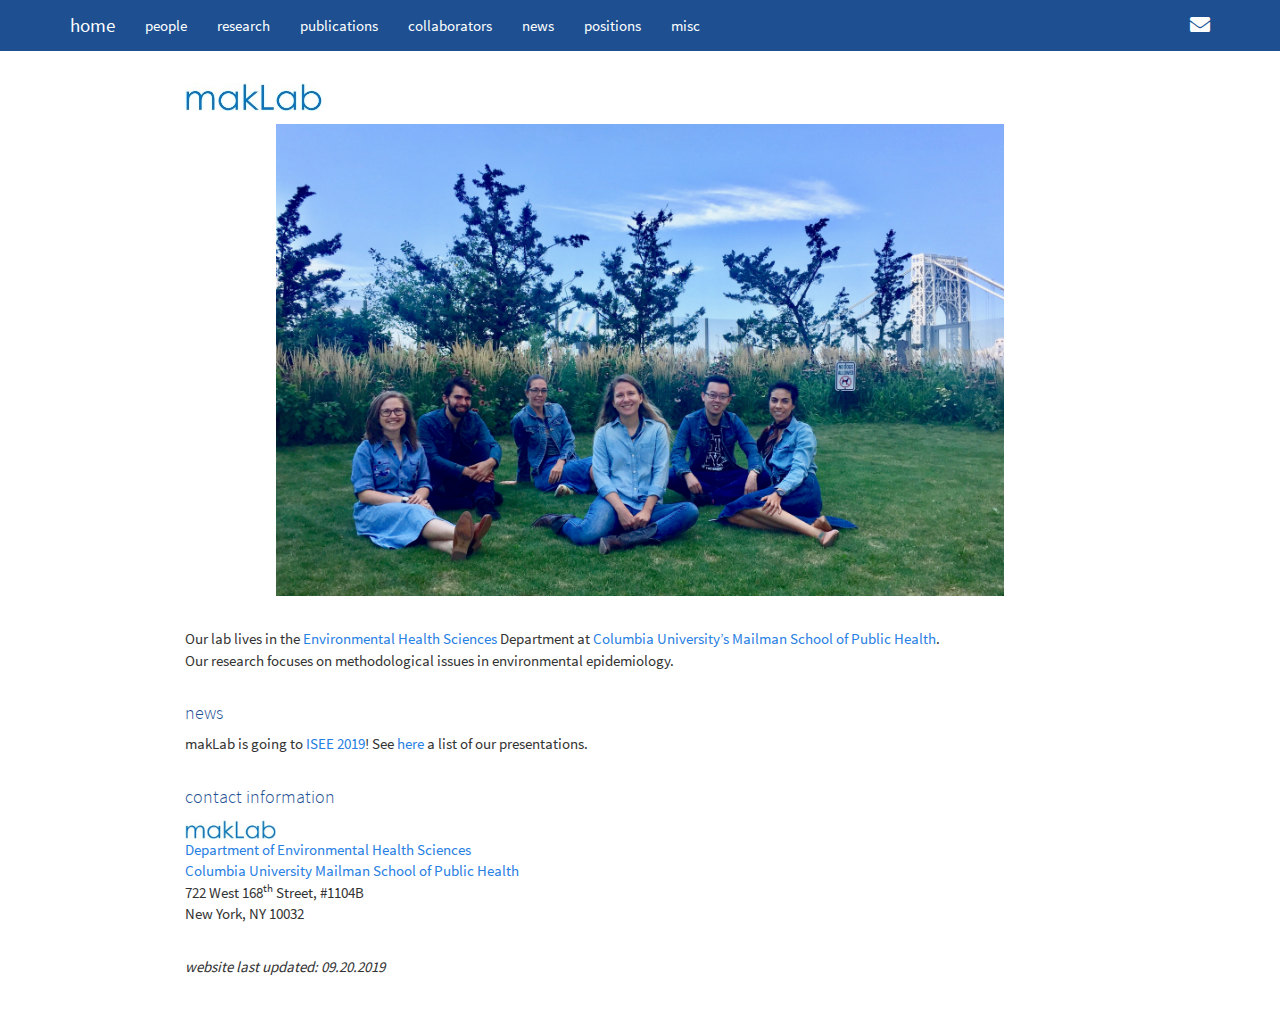
==== index.html @ 2c81a500 "dd" ====
<!DOCTYPE html>

<html xmlns="http://www.w3.org/1999/xhtml">

<head>

<meta charset="utf-8" />
<meta http-equiv="Content-Type" content="text/html; charset=utf-8" />
<meta name="generator" content="pandoc" />
<meta http-equiv="X-UA-Compatible" content="IE=EDGE" />




<title>index.utf8</title>

<script src="site_libs/jquery-1.11.3/jquery.min.js"></script>
<meta name="viewport" content="width=device-width, initial-scale=1" />
<link href="site_libs/bootstrap-3.3.5/css/cosmo.min.css" rel="stylesheet" />
<script src="site_libs/bootstrap-3.3.5/js/bootstrap.min.js"></script>
<script src="site_libs/bootstrap-3.3.5/shim/html5shiv.min.js"></script>
<script src="site_libs/bootstrap-3.3.5/shim/respond.min.js"></script>
<script src="site_libs/navigation-1.1/tabsets.js"></script>
<link href="site_libs/highlightjs-9.12.0/default.css" rel="stylesheet" />
<script src="site_libs/highlightjs-9.12.0/highlight.js"></script>
<link href="site_libs/font-awesome-5.1.0/css/all.css" rel="stylesheet" />
<link href="site_libs/font-awesome-5.1.0/css/v4-shims.css" rel="stylesheet" />

<style type="text/css">code{white-space: pre;}</style>
<style type="text/css">
  pre:not([class]) {
    background-color: white;
  }
</style>
<script type="text/javascript">
if (window.hljs) {
  hljs.configure({languages: []});
  hljs.initHighlightingOnLoad();
  if (document.readyState && document.readyState === "complete") {
    window.setTimeout(function() { hljs.initHighlighting(); }, 0);
  }
}
</script>



<style type="text/css">
h1 {
  font-size: 34px;
}
h1.title {
  font-size: 38px;
}
h2 {
  font-size: 30px;
}
h3 {
  font-size: 24px;
}
h4 {
  font-size: 18px;
}
h5 {
  font-size: 16px;
}
h6 {
  font-size: 12px;
}
.table th:not([align]) {
  text-align: left;
}
</style>

<link rel="stylesheet" href="style.css" type="text/css" />



<style type = "text/css">
.main-container {
  max-width: 940px;
  margin-left: auto;
  margin-right: auto;
}
code {
  color: inherit;
  background-color: rgba(0, 0, 0, 0.04);
}
img {
  max-width:100%;
}
.tabbed-pane {
  padding-top: 12px;
}
.html-widget {
  margin-bottom: 20px;
}
button.code-folding-btn:focus {
  outline: none;
}
summary {
  display: list-item;
}
</style>


<style type="text/css">
/* padding for bootstrap navbar */
body {
  padding-top: 51px;
  padding-bottom: 40px;
}
/* offset scroll position for anchor links (for fixed navbar)  */
.section h1 {
  padding-top: 56px;
  margin-top: -56px;
}
.section h2 {
  padding-top: 56px;
  margin-top: -56px;
}
.section h3 {
  padding-top: 56px;
  margin-top: -56px;
}
.section h4 {
  padding-top: 56px;
  margin-top: -56px;
}
.section h5 {
  padding-top: 56px;
  margin-top: -56px;
}
.section h6 {
  padding-top: 56px;
  margin-top: -56px;
}
.dropdown-submenu {
  position: relative;
}
.dropdown-submenu>.dropdown-menu {
  top: 0;
  left: 100%;
  margin-top: -6px;
  margin-left: -1px;
  border-radius: 0 6px 6px 6px;
}
.dropdown-submenu:hover>.dropdown-menu {
  display: block;
}
.dropdown-submenu>a:after {
  display: block;
  content: " ";
  float: right;
  width: 0;
  height: 0;
  border-color: transparent;
  border-style: solid;
  border-width: 5px 0 5px 5px;
  border-left-color: #cccccc;
  margin-top: 5px;
  margin-right: -10px;
}
.dropdown-submenu:hover>a:after {
  border-left-color: #ffffff;
}
.dropdown-submenu.pull-left {
  float: none;
}
.dropdown-submenu.pull-left>.dropdown-menu {
  left: -100%;
  margin-left: 10px;
  border-radius: 6px 0 6px 6px;
}
</style>

<script>
// manage active state of menu based on current page
$(document).ready(function () {
  // active menu anchor
  href = window.location.pathname
  href = href.substr(href.lastIndexOf('/') + 1)
  if (href === "")
    href = "index.html";
  var menuAnchor = $('a[href="' + href + '"]');

  // mark it active
  menuAnchor.parent().addClass('active');

  // if it's got a parent navbar menu mark it active as well
  menuAnchor.closest('li.dropdown').addClass('active');
});
</script>

<!-- tabsets -->

<style type="text/css">
.tabset-dropdown > .nav-tabs {
  display: inline-table;
  max-height: 500px;
  min-height: 44px;
  overflow-y: auto;
  background: white;
  border: 1px solid #ddd;
  border-radius: 4px;
}

.tabset-dropdown > .nav-tabs > li.active:before {
  content: "";
  font-family: 'Glyphicons Halflings';
  display: inline-block;
  padding: 10px;
  border-right: 1px solid #ddd;
}

.tabset-dropdown > .nav-tabs.nav-tabs-open > li.active:before {
  content: "&#xe258;";
  border: none;
}

.tabset-dropdown > .nav-tabs.nav-tabs-open:before {
  content: "";
  font-family: 'Glyphicons Halflings';
  display: inline-block;
  padding: 10px;
  border-right: 1px solid #ddd;
}

.tabset-dropdown > .nav-tabs > li.active {
  display: block;
}

.tabset-dropdown > .nav-tabs > li > a,
.tabset-dropdown > .nav-tabs > li > a:focus,
.tabset-dropdown > .nav-tabs > li > a:hover {
  border: none;
  display: inline-block;
  border-radius: 4px;
}

.tabset-dropdown > .nav-tabs.nav-tabs-open > li {
  display: block;
  float: none;
}

.tabset-dropdown > .nav-tabs > li {
  display: none;
}
</style>

<!-- code folding -->




</head>

<body>


<div class="container-fluid main-container">




<div class="navbar navbar-default  navbar-fixed-top" role="navigation">
  <div class="container">
    <div class="navbar-header">
      <button type="button" class="navbar-toggle collapsed" data-toggle="collapse" data-target="#navbar">
        <span class="icon-bar"></span>
        <span class="icon-bar"></span>
        <span class="icon-bar"></span>
      </button>
      <a class="navbar-brand" href="index.html">home</a>
    </div>
    <div id="navbar" class="navbar-collapse collapse">
      <ul class="nav navbar-nav">
        <li>
  <a href="people.html">people</a>
</li>
<li>
  <a href="projects.html">research</a>
</li>
<li>
  <a href="publications.html">publications</a>
</li>
<li>
  <a href="collaborators.html">collaborators</a>
</li>
<li>
  <a href="labNews.html">news</a>
</li>
<li>
  <a href="opps.html">positions</a>
</li>
<li>
  <a href="misc.html">misc</a>
</li>
      </ul>
      <ul class="nav navbar-nav navbar-right">
        <li>
  <a href="mailto:&lt;makLab@cumc.columbia.edu&gt;">
    <span class="fa fa-envelope fa-lg"></span>
     
  </a>
</li>
      </ul>
    </div><!--/.nav-collapse -->
  </div><!--/.container -->
</div><!--/.navbar -->

<div class="fluid-row" id="header">



<h1 class="title toc-ignore"><img src="makLab_logo.jpg" width="15%"></h1>

</div>


<!-- ### About our lab -->
<center>
<img src="groupPic3_edited.jpeg" width="80%">
</center>
<p><br></p>
<p>Our lab lives in the <a href="https://www.mailman.columbia.edu/academics/departments/environmental-health-sciences-ehs" target="_blank">Environmental Health Sciences</a> Department at <a href="https://www.columbia.edu/" target="_blank">Columbia University’s</a> <a href="https://www.mailman.columbia.edu/" target="_blank">Mailman School of Public Health</a>. <br> Our research focuses on methodological issues in environmental epidemiology. <br> <br></p>
<div id="news" class="section level4">
<h4>news</h4>
<p>makLab is going to <a href="https://isee2019.org/" target="_blank">ISEE 2019</a>! See <a href="labNews.html">here</a> a list of our presentations. <br> <br></p>
</div>
<div id="contact-information" class="section level4">
<h4>contact information</h4>
<p><img src="makLab_logo.jpg" width="10%"> <br> <a href="https://www.mailman.columbia.edu/become-student/departments/environmental-health-sciences-ehs" target="_blank">Department of Environmental Health Sciences</a> <br> <a href="https://www.mailman.columbia.edu/" target="_blank">Columbia University Mailman School of Public Health</a> <br> 722 West 168<sup>th</sup> Street, #1104B <br> New York, NY 10032 <br> <br></p>
<p><em>website last updated: 09.20.2019</em></p>
</div>




</div>

<script>

// add bootstrap table styles to pandoc tables
function bootstrapStylePandocTables() {
  $('tr.header').parent('thead').parent('table').addClass('table table-condensed');
}
$(document).ready(function () {
  bootstrapStylePandocTables();
});


</script>

<!-- tabsets -->

<script>
$(document).ready(function () {
  window.buildTabsets("TOC");
});

$(document).ready(function () {
  $('.tabset-dropdown > .nav-tabs > li').click(function () {
    $(this).parent().toggleClass('nav-tabs-open')
  });
});
</script>

<!-- code folding -->


<!-- dynamically load mathjax for compatibility with self-contained -->
<script>
  (function () {
    var script = document.createElement("script");
    script.type = "text/javascript";
    script.src  = "https://mathjax.rstudio.com/latest/MathJax.js?config=TeX-AMS-MML_HTMLorMML";
    document.getElementsByTagName("head")[0].appendChild(script);
  })();
</script>

</body>
</html>
---- site_libs/bootstrap-3.3.5/css/cosmo.min.css ----
@font-face {
  font-family: 'Source Sans Pro';
  font-style: normal;
  font-weight: 300;
  src: url(fonts/SourceSansProLight.ttf) format('truetype');
}
@font-face {
  font-family: 'Source Sans Pro';
  font-style: normal;
  font-weight: 400;
  src: url(fonts/SourceSansPro.ttf) format('truetype');
}
@font-face {
  font-family: 'Source Sans Pro';
  font-style: normal;
  font-weight: 700;
  src: url(fonts/SourceSansProBold.ttf) format('truetype');
}

/*!
 * bootswatch v3.3.6
 * Homepage: http://bootswatch.com
 * Copyright 2012-2015 Thomas Park
 * Licensed under MIT
 * Based on Bootstrap
*//*!
 * Bootstrap v3.3.6 (http://getbootstrap.com)
 * Copyright 2011-2015 Twitter, Inc.
 * Licensed under MIT (https://github.com/twbs/bootstrap/blob/master/LICENSE)
 *//*! normalize.css v3.0.3 | MIT License | github.com/necolas/normalize.css */html{font-family:sans-serif;-ms-text-size-adjust:100%;-webkit-text-size-adjust:100%}body{margin:0}article,aside,details,figcaption,figure,footer,header,hgroup,main,menu,nav,section,summary{display:block}audio,canvas,progress,video{display:inline-block;vertical-align:baseline}audio:not([controls]){display:none;height:0}[hidden],template{display:none}a{background-color:transparent}a:active,a:hover{outline:0}abbr[title]{border-bottom:1px dotted}b,strong{font-weight:bold}dfn{font-style:italic}h1{font-size:2em;margin:0.67em 0}mark{background:#ff0;color:#000}small{font-size:80%}sub,sup{font-size:75%;line-height:0;position:relative;vertical-align:baseline}sup{top:-0.5em}sub{bottom:-0.25em}img{border:0}svg:not(:root){overflow:hidden}figure{margin:1em 40px}hr{-webkit-box-sizing:content-box;-moz-box-sizing:content-box;box-sizing:content-box;height:0}pre{overflow:auto}code,kbd,pre,samp{font-family:monospace, monospace;font-size:1em}button,input,optgroup,select,textarea{color:inherit;font:inherit;margin:0}button{overflow:visible}button,select{text-transform:none}button,html input[type="button"],input[type="reset"],input[type="submit"]{-webkit-appearance:button;cursor:pointer}button[disabled],html input[disabled]{cursor:default}button::-moz-focus-inner,input::-moz-focus-inner{border:0;padding:0}input{line-height:normal}input[type="checkbox"],input[type="radio"]{-webkit-box-sizing:border-box;-moz-box-sizing:border-box;box-sizing:border-box;padding:0}input[type="number"]::-webkit-inner-spin-button,input[type="number"]::-webkit-outer-spin-button{height:auto}input[type="search"]{-webkit-appearance:textfield;-webkit-box-sizing:content-box;-moz-box-sizing:content-box;box-sizing:content-box}input[type="search"]::-webkit-search-cancel-button,input[type="search"]::-webkit-search-decoration{-webkit-appearance:none}fieldset{border:1px solid #c0c0c0;margin:0 2px;padding:0.35em 0.625em 0.75em}legend{border:0;padding:0}textarea{overflow:auto}optgroup{font-weight:bold}table{border-collapse:collapse;border-spacing:0}td,th{padding:0}/*! Source: https://github.com/h5bp/html5-boilerplate/blob/master/src/css/main.css */@media print{*,*:before,*:after{background:transparent !important;color:#000 !important;-webkit-box-shadow:none !important;box-shadow:none !important;text-shadow:none !important}a,a:visited{text-decoration:underline}a[href]:after{content:" (" attr(href) ")"}abbr[title]:after{content:" (" attr(title) ")"}a[href^="#"]:after,a[href^="javascript:"]:after{content:""}pre,blockquote{border:1px solid #999;page-break-inside:avoid}thead{display:table-header-group}tr,img{page-break-inside:avoid}img{max-width:100% !important}p,h2,h3{orphans:3;widows:3}h2,h3{page-break-after:avoid}.navbar{display:none}.btn>.caret,.dropup>.btn>.caret{border-top-color:#000 !important}.label{border:1px solid #000}.table{border-collapse:collapse !important}.table td,.table th{background-color:#fff !important}.table-bordered th,.table-bordered td{border:1px solid #ddd !important}}@font-face{font-family:'Glyphicons Halflings';src:url('../fonts/glyphicons-halflings-regular.eot');src:url('../fonts/glyphicons-halflings-regular.eot?#iefix') format('embedded-opentype'),url('../fonts/glyphicons-halflings-regular.woff') format('woff'),url('../fonts/glyphicons-halflings-regular.ttf') format('truetype'),url('../fonts/glyphicons-halflings-regular.svg#glyphicons_halflingsregular') format('svg')}.glyphicon{position:relative;top:1px;display:inline-block;font-family:'Glyphicons Halflings';font-style:normal;font-weight:normal;line-height:1;-webkit-font-smoothing:antialiased;-moz-osx-font-smoothing:grayscale}.glyphicon-asterisk:before{content:"\002a"}.glyphicon-plus:before{content:"\002b"}.glyphicon-euro:before,.glyphicon-eur:before{content:"\20ac"}.glyphicon-minus:before{content:"\2212"}.glyphicon-cloud:before{content:"\2601"}.glyphicon-envelope:before{content:"\2709"}.glyphicon-pencil:before{content:"\270f"}.glyphicon-glass:before{content:"\e001"}.glyphicon-music:before{content:"\e002"}.glyphicon-search:before{content:"\e003"}.glyphicon-heart:before{content:"\e005"}.glyphicon-star:before{content:"\e006"}.glyphicon-star-empty:before{content:"\e007"}.glyphicon-user:before{content:"\e008"}.glyphicon-film:before{content:"\e009"}.glyphicon-th-large:before{content:"\e010"}.glyphicon-th:before{content:"\e011"}.glyphicon-th-list:before{content:"\e012"}.glyphicon-ok:before{content:"\e013"}.glyphicon-remove:before{content:"\e014"}.glyphicon-zoom-in:before{content:"\e015"}.glyphicon-zoom-out:before{content:"\e016"}.glyphicon-off:before{content:"\e017"}.glyphicon-signal:before{content:"\e018"}.glyphicon-cog:before{content:"\e019"}.glyphicon-trash:before{content:"\e020"}.glyphicon-home:before{content:"\e021"}.glyphicon-file:before{content:"\e022"}.glyphicon-time:before{content:"\e023"}.glyphicon-road:before{content:"\e024"}.glyphicon-download-alt:before{content:"\e025"}.glyphicon-download:before{content:"\e026"}.glyphicon-upload:before{content:"\e027"}.glyphicon-inbox:before{content:"\e028"}.glyphicon-play-circle:before{content:"\e029"}.glyphicon-repeat:before{content:"\e030"}.glyphicon-refresh:before{content:"\e031"}.glyphicon-list-alt:before{content:"\e032"}.glyphicon-lock:before{content:"\e033"}.glyphicon-flag:before{content:"\e034"}.glyphicon-headphones:before{content:"\e035"}.glyphicon-volume-off:before{content:"\e036"}.glyphicon-volume-down:before{content:"\e037"}.glyphicon-volume-up:before{content:"\e038"}.glyphicon-qrcode:before{content:"\e039"}.glyphicon-barcode:before{content:"\e040"}.glyphicon-tag:before{content:"\e041"}.glyphicon-tags:before{content:"\e042"}.glyphicon-book:before{content:"\e043"}.glyphicon-bookmark:before{content:"\e044"}.glyphicon-print:before{content:"\e045"}.glyphicon-camera:before{content:"\e046"}.glyphicon-font:before{content:"\e047"}.glyphicon-bold:before{content:"\e048"}.glyphicon-italic:before{content:"\e049"}.glyphicon-text-height:before{content:"\e050"}.glyphicon-text-width:before{content:"\e051"}.glyphicon-align-left:before{content:"\e052"}.glyphicon-align-center:before{content:"\e053"}.glyphicon-align-right:before{content:"\e054"}.glyphicon-align-justify:before{content:"\e055"}.glyphicon-list:before{content:"\e056"}.glyphicon-indent-left:before{content:"\e057"}.glyphicon-indent-right:before{content:"\e058"}.glyphicon-facetime-video:before{content:"\e059"}.glyphicon-picture:before{content:"\e060"}.glyphicon-map-marker:before{content:"\e062"}.glyphicon-adjust:before{content:"\e063"}.glyphicon-tint:before{content:"\e064"}.glyphicon-edit:before{content:"\e065"}.glyphicon-share:before{content:"\e066"}.glyphicon-check:before{content:"\e067"}.glyphicon-move:before{content:"\e068"}.glyphicon-step-backward:before{content:"\e069"}.glyphicon-fast-backward:before{content:"\e070"}.glyphicon-backward:before{content:"\e071"}.glyphicon-play:before{content:"\e072"}.glyphicon-pause:before{content:"\e073"}.glyphicon-stop:before{content:"\e074"}.glyphicon-forward:before{content:"\e075"}.glyphicon-fast-forward:before{content:"\e076"}.glyphicon-step-forward:before{content:"\e077"}.glyphicon-eject:before{content:"\e078"}.glyphicon-chevron-left:before{content:"\e079"}.glyphicon-chevron-right:before{content:"\e080"}.glyphicon-plus-sign:before{content:"\e081"}.glyphicon-minus-sign:before{content:"\e082"}.glyphicon-remove-sign:before{content:"\e083"}.glyphicon-ok-sign:before{content:"\e084"}.glyphicon-question-sign:before{content:"\e085"}.glyphicon-info-sign:before{content:"\e086"}.glyphicon-screenshot:before{content:"\e087"}.glyphicon-remove-circle:before{content:"\e088"}.glyphicon-ok-circle:before{content:"\e089"}.glyphicon-ban-circle:before{content:"\e090"}.glyphicon-arrow-left:before{content:"\e091"}.glyphicon-arrow-right:before{content:"\e092"}.glyphicon-arrow-up:before{content:"\e093"}.glyphicon-arrow-down:before{content:"\e094"}.glyphicon-share-alt:before{content:"\e095"}.glyphicon-resize-full:before{content:"\e096"}.glyphicon-resize-small:before{content:"\e097"}.glyphicon-exclamation-sign:before{content:"\e101"}.glyphicon-gift:before{content:"\e102"}.glyphicon-leaf:before{content:"\e103"}.glyphicon-fire:before{content:"\e104"}.glyphicon-eye-open:before{content:"\e105"}.glyphicon-eye-close:before{content:"\e106"}.glyphicon-warning-sign:before{content:"\e107"}.glyphicon-plane:before{content:"\e108"}.glyphicon-calendar:before{content:"\e109"}.glyphicon-random:before{content:"\e110"}.glyphicon-comment:before{content:"\e111"}.glyphicon-magnet:before{content:"\e112"}.glyphicon-chevron-up:before{content:"\e113"}.glyphicon-chevron-down:before{content:"\e114"}.glyphicon-retweet:before{content:"\e115"}.glyphicon-shopping-cart:before{content:"\e116"}.glyphicon-folder-close:before{content:"\e117"}.glyphicon-folder-open:before{content:"\e118"}.glyphicon-resize-vertical:before{content:"\e119"}.glyphicon-resize-horizontal:before{content:"\e120"}.glyphicon-hdd:before{content:"\e121"}.glyphicon-bullhorn:before{content:"\e122"}.glyphicon-bell:before{content:"\e123"}.glyphicon-certificate:before{content:"\e124"}.glyphicon-thumbs-up:before{content:"\e125"}.glyphicon-thumbs-down:before{content:"\e126"}.glyphicon-hand-right:before{content:"\e127"}.glyphicon-hand-left:before{content:"\e128"}.glyphicon-hand-up:before{content:"\e129"}.glyphicon-hand-down:before{content:"\e130"}.glyphicon-circle-arrow-right:before{content:"\e131"}.glyphicon-circle-arrow-left:before{content:"\e132"}.glyphicon-circle-arrow-up:before{content:"\e133"}.glyphicon-circle-arrow-down:before{content:"\e134"}.glyphicon-globe:before{content:"\e135"}.glyphicon-wrench:before{content:"\e136"}.glyphicon-tasks:before{content:"\e137"}.glyphicon-filter:before{content:"\e138"}.glyphicon-briefcase:before{content:"\e139"}.glyphicon-fullscreen:before{content:"\e140"}.glyphicon-dashboard:before{content:"\e141"}.glyphicon-paperclip:before{content:"\e142"}.glyphicon-heart-empty:before{content:"\e143"}.glyphicon-link:before{content:"\e144"}.glyphicon-phone:before{content:"\e145"}.glyphicon-pushpin:before{content:"\e146"}.glyphicon-usd:before{content:"\e148"}.glyphicon-gbp:before{content:"\e149"}.glyphicon-sort:before{content:"\e150"}.glyphicon-sort-by-alphabet:before{content:"\e151"}.glyphicon-sort-by-alphabet-alt:before{content:"\e152"}.glyphicon-sort-by-order:before{content:"\e153"}.glyphicon-sort-by-order-alt:before{content:"\e154"}.glyphicon-sort-by-attributes:before{content:"\e155"}.glyphicon-sort-by-attributes-alt:before{content:"\e156"}.glyphicon-unchecked:before{content:"\e157"}.glyphicon-expand:before{content:"\e158"}.glyphicon-collapse-down:before{content:"\e159"}.glyphicon-collapse-up:before{content:"\e160"}.glyphicon-log-in:before{content:"\e161"}.glyphicon-flash:before{content:"\e162"}.glyphicon-log-out:before{content:"\e163"}.glyphicon-new-window:before{content:"\e164"}.glyphicon-record:before{content:"\e165"}.glyphicon-save:before{content:"\e166"}.glyphicon-open:before{content:"\e167"}.glyphicon-saved:before{content:"\e168"}.glyphicon-import:before{content:"\e169"}.glyphicon-export:before{content:"\e170"}.glyphicon-send:before{content:"\e171"}.glyphicon-floppy-disk:before{content:"\e172"}.glyphicon-floppy-saved:before{content:"\e173"}.glyphicon-floppy-remove:before{content:"\e174"}.glyphicon-floppy-save:before{content:"\e175"}.glyphicon-floppy-open:before{content:"\e176"}.glyphicon-credit-card:before{content:"\e177"}.glyphicon-transfer:before{content:"\e178"}.glyphicon-cutlery:before{content:"\e179"}.glyphicon-header:before{content:"\e180"}.glyphicon-compressed:before{content:"\e181"}.glyphicon-earphone:before{content:"\e182"}.glyphicon-phone-alt:before{content:"\e183"}.glyphicon-tower:before{content:"\e184"}.glyphicon-stats:before{content:"\e185"}.glyphicon-sd-video:before{content:"\e186"}.glyphicon-hd-video:before{content:"\e187"}.glyphicon-subtitles:before{content:"\e188"}.glyphicon-sound-stereo:before{content:"\e189"}.glyphicon-sound-dolby:before{content:"\e190"}.glyphicon-sound-5-1:before{content:"\e191"}.glyphicon-sound-6-1:before{content:"\e192"}.glyphicon-sound-7-1:before{content:"\e193"}.glyphicon-copyright-mark:before{content:"\e194"}.glyphicon-registration-mark:before{content:"\e195"}.glyphicon-cloud-download:before{content:"\e197"}.glyphicon-cloud-upload:before{content:"\e198"}.glyphicon-tree-conifer:before{content:"\e199"}.glyphicon-tree-deciduous:before{content:"\e200"}.glyphicon-cd:before{content:"\e201"}.glyphicon-save-file:before{content:"\e202"}.glyphicon-open-file:before{content:"\e203"}.glyphicon-level-up:before{content:"\e204"}.glyphicon-copy:before{content:"\e205"}.glyphicon-paste:before{content:"\e206"}.glyphicon-alert:before{content:"\e209"}.glyphicon-equalizer:before{content:"\e210"}.glyphicon-king:before{content:"\e211"}.glyphicon-queen:before{content:"\e212"}.glyphicon-pawn:before{content:"\e213"}.glyphicon-bishop:before{content:"\e214"}.glyphicon-knight:before{content:"\e215"}.glyphicon-baby-formula:before{content:"\e216"}.glyphicon-tent:before{content:"\26fa"}.glyphicon-blackboard:before{content:"\e218"}.glyphicon-bed:before{content:"\e219"}.glyphicon-apple:before{content:"\f8ff"}.glyphicon-erase:before{content:"\e221"}.glyphicon-hourglass:before{content:"\231b"}.glyphicon-lamp:before{content:"\e223"}.glyphicon-duplicate:before{content:"\e224"}.glyphicon-piggy-bank:before{content:"\e225"}.glyphicon-scissors:before{content:"\e226"}.glyphicon-bitcoin:before{content:"\e227"}.glyphicon-btc:before{content:"\e227"}.glyphicon-xbt:before{content:"\e227"}.glyphicon-yen:before{content:"\00a5"}.glyphicon-jpy:before{content:"\00a5"}.glyphicon-ruble:before{content:"\20bd"}.glyphicon-rub:before{content:"\20bd"}.glyphicon-scale:before{content:"\e230"}.glyphicon-ice-lolly:before{content:"\e231"}.glyphicon-ice-lolly-tasted:before{content:"\e232"}.glyphicon-education:before{content:"\e233"}.glyphicon-option-horizontal:before{content:"\e234"}.glyphicon-option-vertical:before{content:"\e235"}.glyphicon-menu-hamburger:before{content:"\e236"}.glyphicon-modal-window:before{content:"\e237"}.glyphicon-oil:before{content:"\e238"}.glyphicon-grain:before{content:"\e239"}.glyphicon-sunglasses:before{content:"\e240"}.glyphicon-text-size:before{content:"\e241"}.glyphicon-text-color:before{content:"\e242"}.glyphicon-text-background:before{content:"\e243"}.glyphicon-object-align-top:before{content:"\e244"}.glyphicon-object-align-bottom:before{content:"\e245"}.glyphicon-object-align-horizontal:before{content:"\e246"}.glyphicon-object-align-left:before{content:"\e247"}.glyphicon-object-align-vertical:before{content:"\e248"}.glyphicon-object-align-right:before{content:"\e249"}.glyphicon-triangle-right:before{content:"\e250"}.glyphicon-triangle-left:before{content:"\e251"}.glyphicon-triangle-bottom:before{content:"\e252"}.glyphicon-triangle-top:before{content:"\e253"}.glyphicon-console:before{content:"\e254"}.glyphicon-superscript:before{content:"\e255"}.glyphicon-subscript:before{content:"\e256"}.glyphicon-menu-left:before{content:"\e257"}.glyphicon-menu-right:before{content:"\e258"}.glyphicon-menu-down:before{content:"\e259"}.glyphicon-menu-up:before{content:"\e260"}*{-webkit-box-sizing:border-box;-moz-box-sizing:border-box;box-sizing:border-box}*:before,*:after{-webkit-box-sizing:border-box;-moz-box-sizing:border-box;box-sizing:border-box}html{font-size:10px;-webkit-tap-highlight-color:rgba(0,0,0,0)}body{font-family:"Source Sans Pro",Calibri,Candara,Arial,sans-serif;font-size:15px;line-height:1.42857143;color:#333333;background-color:#ffffff}input,button,select,textarea{font-family:inherit;font-size:inherit;line-height:inherit}a{color:#2780e3;text-decoration:none}a:hover,a:focus{color:#165ba8;text-decoration:underline}a:focus{outline:thin dotted;outline:5px auto -webkit-focus-ring-color;outline-offset:-2px}figure{margin:0}img{vertical-align:middle}.img-responsive,.thumbnail>img,.thumbnail a>img,.carousel-inner>.item>img,.carousel-inner>.item>a>img{display:block;max-width:100%;height:auto}.img-rounded{border-radius:0}.img-thumbnail{padding:4px;line-height:1.42857143;background-color:#ffffff;border:1px solid #dddddd;border-radius:0;-webkit-transition:all .2s ease-in-out;-o-transition:all .2s ease-in-out;transition:all .2s ease-in-out;display:inline-block;max-width:100%;height:auto}.img-circle{border-radius:50%}hr{margin-top:21px;margin-bottom:21px;border:0;border-top:1px solid #e6e6e6}.sr-only{position:absolute;width:1px;height:1px;margin:-1px;padding:0;overflow:hidden;clip:rect(0, 0, 0, 0);border:0}.sr-only-focusable:active,.sr-only-focusable:focus{position:static;width:auto;height:auto;margin:0;overflow:visible;clip:auto}[role="button"]{cursor:pointer}h1,h2,h3,h4,h5,h6,.h1,.h2,.h3,.h4,.h5,.h6{font-family:"Source Sans Pro",Calibri,Candara,Arial,sans-serif;font-weight:300;line-height:1.1;color:inherit}h1 small,h2 small,h3 small,h4 small,h5 small,h6 small,.h1 small,.h2 small,.h3 small,.h4 small,.h5 small,.h6 small,h1 .small,h2 .small,h3 .small,h4 .small,h5 .small,h6 .small,.h1 .small,.h2 .small,.h3 .small,.h4 .small,.h5 .small,.h6 .small{font-weight:normal;line-height:1;color:#999999}h1,.h1,h2,.h2,h3,.h3{margin-top:21px;margin-bottom:10.5px}h1 small,.h1 small,h2 small,.h2 small,h3 small,.h3 small,h1 .small,.h1 .small,h2 .small,.h2 .small,h3 .small,.h3 .small{font-size:65%}h4,.h4,h5,.h5,h6,.h6{margin-top:10.5px;margin-bottom:10.5px}h4 small,.h4 small,h5 small,.h5 small,h6 small,.h6 small,h4 .small,.h4 .small,h5 .small,.h5 .small,h6 .small,.h6 .small{font-size:75%}h1,.h1{font-size:39px}h2,.h2{font-size:32px}h3,.h3{font-size:26px}h4,.h4{font-size:19px}h5,.h5{font-size:15px}h6,.h6{font-size:13px}p{margin:0 0 10.5px}.lead{margin-bottom:21px;font-size:17px;font-weight:300;line-height:1.4}@media (min-width:768px){.lead{font-size:22.5px}}small,.small{font-size:86%}mark,.mark{background-color:#ff7518;padding:.2em}.text-left{text-align:left}.text-right{text-align:right}.text-center{text-align:center}.text-justify{text-align:justify}.text-nowrap{white-space:nowrap}.text-lowercase{text-transform:lowercase}.text-uppercase{text-transform:uppercase}.text-capitalize{text-transform:capitalize}.text-muted{color:#999999}.text-primary{color:#2780e3}a.text-primary:hover,a.text-primary:focus{color:#1967be}.text-success{color:#ffffff}a.text-success:hover,a.text-success:focus{color:#e6e6e6}.text-info{color:#ffffff}a.text-info:hover,a.text-info:focus{color:#e6e6e6}.text-warning{color:#ffffff}a.text-warning:hover,a.text-warning:focus{color:#e6e6e6}.text-danger{color:#ffffff}a.text-danger:hover,a.text-danger:focus{color:#e6e6e6}.bg-primary{color:#fff;background-color:#2780e3}a.bg-primary:hover,a.bg-primary:focus{background-color:#1967be}.bg-success{background-color:#3fb618}a.bg-success:hover,a.bg-success:focus{background-color:#2f8912}.bg-info{background-color:#9954bb}a.bg-info:hover,a.bg-info:focus{background-color:#7e3f9d}.bg-warning{background-color:#ff7518}a.bg-warning:hover,a.bg-warning:focus{background-color:#e45c00}.bg-danger{background-color:#ff0039}a.bg-danger:hover,a.bg-danger:focus{background-color:#cc002e}.page-header{padding-bottom:9.5px;margin:42px 0 21px;border-bottom:1px solid #e6e6e6}ul,ol{margin-top:0;margin-bottom:10.5px}ul ul,ol ul,ul ol,ol ol{margin-bottom:0}.list-unstyled{padding-left:0;list-style:none}.list-inline{padding-left:0;list-style:none;margin-left:-5px}.list-inline>li{display:inline-block;padding-left:5px;padding-right:5px}dl{margin-top:0;margin-bottom:21px}dt,dd{line-height:1.42857143}dt{font-weight:bold}dd{margin-left:0}@media (min-width:768px){.dl-horizontal dt{float:left;width:160px;clear:left;text-align:right;overflow:hidden;text-overflow:ellipsis;white-space:nowrap}.dl-horizontal dd{margin-left:180px}}abbr[title],abbr[data-original-title]{cursor:help;border-bottom:1px dotted #999999}.initialism{font-size:90%;text-transform:uppercase}blockquote{padding:10.5px 21px;margin:0 0 21px;font-size:18.75px;border-left:5px solid #e6e6e6}blockquote p:last-child,blockquote ul:last-child,blockquote ol:last-child{margin-bottom:0}blockquote footer,blockquote small,blockquote .small{display:block;font-size:80%;line-height:1.42857143;color:#999999}blockquote footer:before,blockquote small:before,blockquote .small:before{content:'\2014 \00A0'}.blockquote-reverse,blockquote.pull-right{padding-right:15px;padding-left:0;border-right:5px solid #e6e6e6;border-left:0;text-align:right}.blockquote-reverse footer:before,blockquote.pull-right footer:before,.blockquote-reverse small:before,blockquote.pull-right small:before,.blockquote-reverse .small:before,blockquote.pull-right .small:before{content:''}.blockquote-reverse footer:after,blockquote.pull-right footer:after,.blockquote-reverse small:after,blockquote.pull-right small:after,.blockquote-reverse .small:after,blockquote.pull-right .small:after{content:'\00A0 \2014'}address{margin-bottom:21px;font-style:normal;line-height:1.42857143}code,kbd,pre,samp{font-family:monospace}code{padding:2px 4px;font-size:90%;color:#c7254e;background-color:#f9f2f4;border-radius:0}kbd{padding:2px 4px;font-size:90%;color:#ffffff;background-color:#333333;border-radius:0;-webkit-box-shadow:inset 0 -1px 0 rgba(0,0,0,0.25);box-shadow:inset 0 -1px 0 rgba(0,0,0,0.25)}kbd kbd{padding:0;font-size:100%;font-weight:bold;-webkit-box-shadow:none;box-shadow:none}pre{display:block;padding:10px;margin:0 0 10.5px;font-size:14px;line-height:1.42857143;word-break:break-all;word-wrap:break-word;color:#333333;background-color:#f5f5f5;border:1px solid #cccccc;border-radius:0}pre code{padding:0;font-size:inherit;color:inherit;white-space:pre-wrap;background-color:transparent;border-radius:0}.pre-scrollable{max-height:340px;overflow-y:scroll}.container{margin-right:auto;margin-left:auto;padding-left:15px;padding-right:15px}@media (min-width:768px){.container{width:750px}}@media (min-width:992px){.container{width:970px}}@media (min-width:1200px){.container{width:1170px}}.container-fluid{margin-right:auto;margin-left:auto;padding-left:15px;padding-right:15px}.row{margin-left:-15px;margin-right:-15px}.col-xs-1,.col-sm-1,.col-md-1,.col-lg-1,.col-xs-2,.col-sm-2,.col-md-2,.col-lg-2,.col-xs-3,.col-sm-3,.col-md-3,.col-lg-3,.col-xs-4,.col-sm-4,.col-md-4,.col-lg-4,.col-xs-5,.col-sm-5,.col-md-5,.col-lg-5,.col-xs-6,.col-sm-6,.col-md-6,.col-lg-6,.col-xs-7,.col-sm-7,.col-md-7,.col-lg-7,.col-xs-8,.col-sm-8,.col-md-8,.col-lg-8,.col-xs-9,.col-sm-9,.col-md-9,.col-lg-9,.col-xs-10,.col-sm-10,.col-md-10,.col-lg-10,.col-xs-11,.col-sm-11,.col-md-11,.col-lg-11,.col-xs-12,.col-sm-12,.col-md-12,.col-lg-12{position:relative;min-height:1px;padding-left:15px;padding-right:15px}.col-xs-1,.col-xs-2,.col-xs-3,.col-xs-4,.col-xs-5,.col-xs-6,.col-xs-7,.col-xs-8,.col-xs-9,.col-xs-10,.col-xs-11,.col-xs-12{float:left}.col-xs-12{width:100%}.col-xs-11{width:91.66666667%}.col-xs-10{width:83.33333333%}.col-xs-9{width:75%}.col-xs-8{width:66.66666667%}.col-xs-7{width:58.33333333%}.col-xs-6{width:50%}.col-xs-5{width:41.66666667%}.col-xs-4{width:33.33333333%}.col-xs-3{width:25%}.col-xs-2{width:16.66666667%}.col-xs-1{width:8.33333333%}.col-xs-pull-12{right:100%}.col-xs-pull-11{right:91.66666667%}.col-xs-pull-10{right:83.33333333%}.col-xs-pull-9{right:75%}.col-xs-pull-8{right:66.66666667%}.col-xs-pull-7{right:58.33333333%}.col-xs-pull-6{right:50%}.col-xs-pull-5{right:41.66666667%}.col-xs-pull-4{right:33.33333333%}.col-xs-pull-3{right:25%}.col-xs-pull-2{right:16.66666667%}.col-xs-pull-1{right:8.33333333%}.col-xs-pull-0{right:auto}.col-xs-push-12{left:100%}.col-xs-push-11{left:91.66666667%}.col-xs-push-10{left:83.33333333%}.col-xs-push-9{left:75%}.col-xs-push-8{left:66.66666667%}.col-xs-push-7{left:58.33333333%}.col-xs-push-6{left:50%}.col-xs-push-5{left:41.66666667%}.col-xs-push-4{left:33.33333333%}.col-xs-push-3{left:25%}.col-xs-push-2{left:16.66666667%}.col-xs-push-1{left:8.33333333%}.col-xs-push-0{left:auto}.col-xs-offset-12{margin-left:100%}.col-xs-offset-11{margin-left:91.66666667%}.col-xs-offset-10{margin-left:83.33333333%}.col-xs-offset-9{margin-left:75%}.col-xs-offset-8{margin-left:66.66666667%}.col-xs-offset-7{margin-left:58.33333333%}.col-xs-offset-6{margin-left:50%}.col-xs-offset-5{margin-left:41.66666667%}.col-xs-offset-4{margin-left:33.33333333%}.col-xs-offset-3{margin-left:25%}.col-xs-offset-2{margin-left:16.66666667%}.col-xs-offset-1{margin-left:8.33333333%}.col-xs-offset-0{margin-left:0%}@media (min-width:768px){.col-sm-1,.col-sm-2,.col-sm-3,.col-sm-4,.col-sm-5,.col-sm-6,.col-sm-7,.col-sm-8,.col-sm-9,.col-sm-10,.col-sm-11,.col-sm-12{float:left}.col-sm-12{width:100%}.col-sm-11{width:91.66666667%}.col-sm-10{width:83.33333333%}.col-sm-9{width:75%}.col-sm-8{width:66.66666667%}.col-sm-7{width:58.33333333%}.col-sm-6{width:50%}.col-sm-5{width:41.66666667%}.col-sm-4{width:33.33333333%}.col-sm-3{width:25%}.col-sm-2{width:16.66666667%}.col-sm-1{width:8.33333333%}.col-sm-pull-12{right:100%}.col-sm-pull-11{right:91.66666667%}.col-sm-pull-10{right:83.33333333%}.col-sm-pull-9{right:75%}.col-sm-pull-8{right:66.66666667%}.col-sm-pull-7{right:58.33333333%}.col-sm-pull-6{right:50%}.col-sm-pull-5{right:41.66666667%}.col-sm-pull-4{right:33.33333333%}.col-sm-pull-3{right:25%}.col-sm-pull-2{right:16.66666667%}.col-sm-pull-1{right:8.33333333%}.col-sm-pull-0{right:auto}.col-sm-push-12{left:100%}.col-sm-push-11{left:91.66666667%}.col-sm-push-10{left:83.33333333%}.col-sm-push-9{left:75%}.col-sm-push-8{left:66.66666667%}.col-sm-push-7{left:58.33333333%}.col-sm-push-6{left:50%}.col-sm-push-5{left:41.66666667%}.col-sm-push-4{left:33.33333333%}.col-sm-push-3{left:25%}.col-sm-push-2{left:16.66666667%}.col-sm-push-1{left:8.33333333%}.col-sm-push-0{left:auto}.col-sm-offset-12{margin-left:100%}.col-sm-offset-11{margin-left:91.66666667%}.col-sm-offset-10{margin-left:83.33333333%}.col-sm-offset-9{margin-left:75%}.col-sm-offset-8{margin-left:66.66666667%}.col-sm-offset-7{margin-left:58.33333333%}.col-sm-offset-6{margin-left:50%}.col-sm-offset-5{margin-left:41.66666667%}.col-sm-offset-4{margin-left:33.33333333%}.col-sm-offset-3{margin-left:25%}.col-sm-offset-2{margin-left:16.66666667%}.col-sm-offset-1{margin-left:8.33333333%}.col-sm-offset-0{margin-left:0%}}@media (min-width:992px){.col-md-1,.col-md-2,.col-md-3,.col-md-4,.col-md-5,.col-md-6,.col-md-7,.col-md-8,.col-md-9,.col-md-10,.col-md-11,.col-md-12{float:left}.col-md-12{width:100%}.col-md-11{width:91.66666667%}.col-md-10{width:83.33333333%}.col-md-9{width:75%}.col-md-8{width:66.66666667%}.col-md-7{width:58.33333333%}.col-md-6{width:50%}.col-md-5{width:41.66666667%}.col-md-4{width:33.33333333%}.col-md-3{width:25%}.col-md-2{width:16.66666667%}.col-md-1{width:8.33333333%}.col-md-pull-12{right:100%}.col-md-pull-11{right:91.66666667%}.col-md-pull-10{right:83.33333333%}.col-md-pull-9{right:75%}.col-md-pull-8{right:66.66666667%}.col-md-pull-7{right:58.33333333%}.col-md-pull-6{right:50%}.col-md-pull-5{right:41.66666667%}.col-md-pull-4{right:33.33333333%}.col-md-pull-3{right:25%}.col-md-pull-2{right:16.66666667%}.col-md-pull-1{right:8.33333333%}.col-md-pull-0{right:auto}.col-md-push-12{left:100%}.col-md-push-11{left:91.66666667%}.col-md-push-10{left:83.33333333%}.col-md-push-9{left:75%}.col-md-push-8{left:66.66666667%}.col-md-push-7{left:58.33333333%}.col-md-push-6{left:50%}.col-md-push-5{left:41.66666667%}.col-md-push-4{left:33.33333333%}.col-md-push-3{left:25%}.col-md-push-2{left:16.66666667%}.col-md-push-1{left:8.33333333%}.col-md-push-0{left:auto}.col-md-offset-12{margin-left:100%}.col-md-offset-11{margin-left:91.66666667%}.col-md-offset-10{margin-left:83.33333333%}.col-md-offset-9{margin-left:75%}.col-md-offset-8{margin-left:66.66666667%}.col-md-offset-7{margin-left:58.33333333%}.col-md-offset-6{margin-left:50%}.col-md-offset-5{margin-left:41.66666667%}.col-md-offset-4{margin-left:33.33333333%}.col-md-offset-3{margin-left:25%}.col-md-offset-2{margin-left:16.66666667%}.col-md-offset-1{margin-left:8.33333333%}.col-md-offset-0{margin-left:0%}}@media (min-width:1200px){.col-lg-1,.col-lg-2,.col-lg-3,.col-lg-4,.col-lg-5,.col-lg-6,.col-lg-7,.col-lg-8,.col-lg-9,.col-lg-10,.col-lg-11,.col-lg-12{float:left}.col-lg-12{width:100%}.col-lg-11{width:91.66666667%}.col-lg-10{width:83.33333333%}.col-lg-9{width:75%}.col-lg-8{width:66.66666667%}.col-lg-7{width:58.33333333%}.col-lg-6{width:50%}.col-lg-5{width:41.66666667%}.col-lg-4{width:33.33333333%}.col-lg-3{width:25%}.col-lg-2{width:16.66666667%}.col-lg-1{width:8.33333333%}.col-lg-pull-12{right:100%}.col-lg-pull-11{right:91.66666667%}.col-lg-pull-10{right:83.33333333%}.col-lg-pull-9{right:75%}.col-lg-pull-8{right:66.66666667%}.col-lg-pull-7{right:58.33333333%}.col-lg-pull-6{right:50%}.col-lg-pull-5{right:41.66666667%}.col-lg-pull-4{right:33.33333333%}.col-lg-pull-3{right:25%}.col-lg-pull-2{right:16.66666667%}.col-lg-pull-1{right:8.33333333%}.col-lg-pull-0{right:auto}.col-lg-push-12{left:100%}.col-lg-push-11{left:91.66666667%}.col-lg-push-10{left:83.33333333%}.col-lg-push-9{left:75%}.col-lg-push-8{left:66.66666667%}.col-lg-push-7{left:58.33333333%}.col-lg-push-6{left:50%}.col-lg-push-5{left:41.66666667%}.col-lg-push-4{left:33.33333333%}.col-lg-push-3{left:25%}.col-lg-push-2{left:16.66666667%}.col-lg-push-1{left:8.33333333%}.col-lg-push-0{left:auto}.col-lg-offset-12{margin-left:100%}.col-lg-offset-11{margin-left:91.66666667%}.col-lg-offset-10{margin-left:83.33333333%}.col-lg-offset-9{margin-left:75%}.col-lg-offset-8{margin-left:66.66666667%}.col-lg-offset-7{margin-left:58.33333333%}.col-lg-offset-6{margin-left:50%}.col-lg-offset-5{margin-left:41.66666667%}.col-lg-offset-4{margin-left:33.33333333%}.col-lg-offset-3{margin-left:25%}.col-lg-offset-2{margin-left:16.66666667%}.col-lg-offset-1{margin-left:8.33333333%}.col-lg-offset-0{margin-left:0%}}table{background-color:transparent}caption{padding-top:8px;padding-bottom:8px;color:#999999;text-align:left}th{}.table{width:100%;max-width:100%;margin-bottom:21px}.table>thead>tr>th,.table>tbody>tr>th,.table>tfoot>tr>th,.table>thead>tr>td,.table>tbody>tr>td,.table>tfoot>tr>td{padding:8px;line-height:1.42857143;vertical-align:top;border-top:1px solid #dddddd}.table>thead>tr>th{vertical-align:bottom;border-bottom:2px solid #dddddd}.table>caption+thead>tr:first-child>th,.table>colgroup+thead>tr:first-child>th,.table>thead:first-child>tr:first-child>th,.table>caption+thead>tr:first-child>td,.table>colgroup+thead>tr:first-child>td,.table>thead:first-child>tr:first-child>td{border-top:0}.table>tbody+tbody{border-top:2px solid #dddddd}.table .table{background-color:#ffffff}.table-condensed>thead>tr>th,.table-condensed>tbody>tr>th,.table-condensed>tfoot>tr>th,.table-condensed>thead>tr>td,.table-condensed>tbody>tr>td,.table-condensed>tfoot>tr>td{padding:5px}.table-bordered{border:1px solid #dddddd}.table-bordered>thead>tr>th,.table-bordered>tbody>tr>th,.table-bordered>tfoot>tr>th,.table-bordered>thead>tr>td,.table-bordered>tbody>tr>td,.table-bordered>tfoot>tr>td{border:1px solid #dddddd}.table-bordered>thead>tr>th,.table-bordered>thead>tr>td{border-bottom-width:2px}.table-striped>tbody>tr:nth-of-type(odd){background-color:#f9f9f9}.table-hover>tbody>tr:hover{background-color:#f5f5f5}table col[class*="col-"]{position:static;float:none;display:table-column}table td[class*="col-"],table th[class*="col-"]{position:static;float:none;display:table-cell}.table>thead>tr>td.active,.table>tbody>tr>td.active,.table>tfoot>tr>td.active,.table>thead>tr>th.active,.table>tbody>tr>th.active,.table>tfoot>tr>th.active,.table>thead>tr.active>td,.table>tbody>tr.active>td,.table>tfoot>tr.active>td,.table>thead>tr.active>th,.table>tbody>tr.active>th,.table>tfoot>tr.active>th{background-color:#f5f5f5}.table-hover>tbody>tr>td.active:hover,.table-hover>tbody>tr>th.active:hover,.table-hover>tbody>tr.active:hover>td,.table-hover>tbody>tr:hover>.active,.table-hover>tbody>tr.active:hover>th{background-color:#e8e8e8}.table>thead>tr>td.success,.table>tbody>tr>td.success,.table>tfoot>tr>td.success,.table>thead>tr>th.success,.table>tbody>tr>th.success,.table>tfoot>tr>th.success,.table>thead>tr.success>td,.table>tbody>tr.success>td,.table>tfoot>tr.success>td,.table>thead>tr.success>th,.table>tbody>tr.success>th,.table>tfoot>tr.success>th{background-color:#3fb618}.table-hover>tbody>tr>td.success:hover,.table-hover>tbody>tr>th.success:hover,.table-hover>tbody>tr.success:hover>td,.table-hover>tbody>tr:hover>.success,.table-hover>tbody>tr.success:hover>th{background-color:#379f15}.table>thead>tr>td.info,.table>tbody>tr>td.info,.table>tfoot>tr>td.info,.table>thead>tr>th.info,.table>tbody>tr>th.info,.table>tfoot>tr>th.info,.table>thead>tr.info>td,.table>tbody>tr.info>td,.table>tfoot>tr.info>td,.table>thead>tr.info>th,.table>tbody>tr.info>th,.table>tfoot>tr.info>th{background-color:#9954bb}.table-hover>tbody>tr>td.info:hover,.table-hover>tbody>tr>th.info:hover,.table-hover>tbody>tr.info:hover>td,.table-hover>tbody>tr:hover>.info,.table-hover>tbody>tr.info:hover>th{background-color:#8d46b0}.table>thead>tr>td.warning,.table>tbody>tr>td.warning,.table>tfoot>tr>td.warning,.table>thead>tr>th.warning,.table>tbody>tr>th.warning,.table>tfoot>tr>th.warning,.table>thead>tr.warning>td,.table>tbody>tr.warning>td,.table>tfoot>tr.warning>td,.table>thead>tr.warning>th,.table>tbody>tr.warning>th,.table>tfoot>tr.warning>th{background-color:#ff7518}.table-hover>tbody>tr>td.warning:hover,.table-hover>tbody>tr>th.warning:hover,.table-hover>tbody>tr.warning:hover>td,.table-hover>tbody>tr:hover>.warning,.table-hover>tbody>tr.warning:hover>th{background-color:#fe6600}.table>thead>tr>td.danger,.table>tbody>tr>td.danger,.table>tfoot>tr>td.danger,.table>thead>tr>th.danger,.table>tbody>tr>th.danger,.table>tfoot>tr>th.danger,.table>thead>tr.danger>td,.table>tbody>tr.danger>td,.table>tfoot>tr.danger>td,.table>thead>tr.danger>th,.table>tbody>tr.danger>th,.table>tfoot>tr.danger>th{background-color:#ff0039}.table-hover>tbody>tr>td.danger:hover,.table-hover>tbody>tr>th.danger:hover,.table-hover>tbody>tr.danger:hover>td,.table-hover>tbody>tr:hover>.danger,.table-hover>tbody>tr.danger:hover>th{background-color:#e60033}.table-responsive{overflow-x:auto;min-height:0.01%}@media screen and (max-width:767px){.table-responsive{width:100%;margin-bottom:15.75px;overflow-y:hidden;-ms-overflow-style:-ms-autohiding-scrollbar;border:1px solid #dddddd}.table-responsive>.table{margin-bottom:0}.table-responsive>.table>thead>tr>th,.table-responsive>.table>tbody>tr>th,.table-responsive>.table>tfoot>tr>th,.table-responsive>.table>thead>tr>td,.table-responsive>.table>tbody>tr>td,.table-responsive>.table>tfoot>tr>td{white-space:nowrap}.table-responsive>.table-bordered{border:0}.table-responsive>.table-bordered>thead>tr>th:first-child,.table-responsive>.table-bordered>tbody>tr>th:first-child,.table-responsive>.table-bordered>tfoot>tr>th:first-child,.table-responsive>.table-bordered>thead>tr>td:first-child,.table-responsive>.table-bordered>tbody>tr>td:first-child,.table-responsive>.table-bordered>tfoot>tr>td:first-child{border-left:0}.table-responsive>.table-bordered>thead>tr>th:last-child,.table-responsive>.table-bordered>tbody>tr>th:last-child,.table-responsive>.table-bordered>tfoot>tr>th:last-child,.table-responsive>.table-bordered>thead>tr>td:last-child,.table-responsive>.table-bordered>tbody>tr>td:last-child,.table-responsive>.table-bordered>tfoot>tr>td:last-child{border-right:0}.table-responsive>.table-bordered>tbody>tr:last-child>th,.table-responsive>.table-bordered>tfoot>tr:last-child>th,.table-responsive>.table-bordered>tbody>tr:last-child>td,.table-responsive>.table-bordered>tfoot>tr:last-child>td{border-bottom:0}}fieldset{padding:0;margin:0;border:0;min-width:0}legend{display:block;width:100%;padding:0;margin-bottom:21px;font-size:22.5px;line-height:inherit;color:#333333;border:0;border-bottom:1px solid #e5e5e5}label{display:inline-block;max-width:100%;margin-bottom:5px;font-weight:bold}input[type="search"]{-webkit-box-sizing:border-box;-moz-box-sizing:border-box;box-sizing:border-box}input[type="radio"],input[type="checkbox"]{margin:4px 0 0;margin-top:1px \9;line-height:normal}input[type="file"]{display:block}input[type="range"]{display:block;width:100%}select[multiple],select[size]{height:auto}input[type="file"]:focus,input[type="radio"]:focus,input[type="checkbox"]:focus{outline:thin dotted;outline:5px auto -webkit-focus-ring-color;outline-offset:-2px}output{display:block;padding-top:11px;font-size:15px;line-height:1.42857143;color:#333333}.form-control{display:block;width:100%;height:43px;padding:10px 18px;font-size:15px;line-height:1.42857143;color:#333333;background-color:#ffffff;background-image:none;border:1px solid #cccccc;border-radius:0;-webkit-box-shadow:inset 0 1px 1px rgba(0,0,0,0.075);box-shadow:inset 0 1px 1px rgba(0,0,0,0.075);-webkit-transition:border-color ease-in-out .15s,-webkit-box-shadow ease-in-out .15s;-o-transition:border-color ease-in-out .15s,box-shadow ease-in-out .15s;transition:border-color ease-in-out .15s,box-shadow ease-in-out .15s}.form-control:focus{border-color:#66afe9;outline:0;-webkit-box-shadow:inset 0 1px 1px rgba(0,0,0,0.075),0 0 8px rgba(102,175,233,0.6);box-shadow:inset 0 1px 1px rgba(0,0,0,0.075),0 0 8px rgba(102,175,233,0.6)}.form-control::-moz-placeholder{color:#999999;opacity:1}.form-control:-ms-input-placeholder{color:#999999}.form-control::-webkit-input-placeholder{color:#999999}.form-control::-ms-expand{border:0;background-color:transparent}.form-control[disabled],.form-control[readonly],fieldset[disabled] .form-control{background-color:#e6e6e6;opacity:1}.form-control[disabled],fieldset[disabled] .form-control{cursor:not-allowed}textarea.form-control{height:auto}input[type="search"]{-webkit-appearance:none}@media screen and (-webkit-min-device-pixel-ratio:0){input[type="date"].form-control,input[type="time"].form-control,input[type="datetime-local"].form-control,input[type="month"].form-control{line-height:43px}input[type="date"].input-sm,input[type="time"].input-sm,input[type="datetime-local"].input-sm,input[type="month"].input-sm,.input-group-sm input[type="date"],.input-group-sm input[type="time"],.input-group-sm input[type="datetime-local"],.input-group-sm input[type="month"]{line-height:31px}input[type="date"].input-lg,input[type="time"].input-lg,input[type="datetime-local"].input-lg,input[type="month"].input-lg,.input-group-lg input[type="date"],.input-group-lg input[type="time"],.input-group-lg input[type="datetime-local"],.input-group-lg input[type="month"]{line-height:64px}}.form-group{margin-bottom:15px}.radio,.checkbox{position:relative;display:block;margin-top:10px;margin-bottom:10px}.radio label,.checkbox label{min-height:21px;padding-left:20px;margin-bottom:0;font-weight:normal;cursor:pointer}.radio input[type="radio"],.radio-inline input[type="radio"],.checkbox input[type="checkbox"],.checkbox-inline input[type="checkbox"]{position:absolute;margin-left:-20px;margin-top:4px \9}.radio+.radio,.checkbox+.checkbox{margin-top:-5px}.radio-inline,.checkbox-inline{position:relative;display:inline-block;padding-left:20px;margin-bottom:0;vertical-align:middle;font-weight:normal;cursor:pointer}.radio-inline+.radio-inline,.checkbox-inline+.checkbox-inline{margin-top:0;margin-left:10px}input[type="radio"][disabled],input[type="checkbox"][disabled],input[type="radio"].disabled,input[type="checkbox"].disabled,fieldset[disabled] input[type="radio"],fieldset[disabled] input[type="checkbox"]{cursor:not-allowed}.radio-inline.disabled,.checkbox-inline.disabled,fieldset[disabled] .radio-inline,fieldset[disabled] .checkbox-inline{cursor:not-allowed}.radio.disabled label,.checkbox.disabled label,fieldset[disabled] .radio label,fieldset[disabled] .checkbox label{cursor:not-allowed}.form-control-static{padding-top:11px;padding-bottom:11px;margin-bottom:0;min-height:36px}.form-control-static.input-lg,.form-control-static.input-sm{padding-left:0;padding-right:0}.input-sm{height:31px;padding:5px 10px;font-size:13px;line-height:1.5;border-radius:0}select.input-sm{height:31px;line-height:31px}textarea.input-sm,select[multiple].input-sm{height:auto}.form-group-sm .form-control{height:31px;padding:5px 10px;font-size:13px;line-height:1.5;border-radius:0}.form-group-sm select.form-control{height:31px;line-height:31px}.form-group-sm textarea.form-control,.form-group-sm select[multiple].form-control{height:auto}.form-group-sm .form-control-static{height:31px;min-height:34px;padding:6px 10px;font-size:13px;line-height:1.5}.input-lg{height:64px;padding:18px 30px;font-size:19px;line-height:1.3333333;border-radius:0}select.input-lg{height:64px;line-height:64px}textarea.input-lg,select[multiple].input-lg{height:auto}.form-group-lg .form-control{height:64px;padding:18px 30px;font-size:19px;line-height:1.3333333;border-radius:0}.form-group-lg select.form-control{height:64px;line-height:64px}.form-group-lg textarea.form-control,.form-group-lg select[multiple].form-control{height:auto}.form-group-lg .form-control-static{height:64px;min-height:40px;padding:19px 30px;font-size:19px;line-height:1.3333333}.has-feedback{position:relative}.has-feedback .form-control{padding-right:53.75px}.form-control-feedback{position:absolute;top:0;right:0;z-index:2;display:block;width:43px;height:43px;line-height:43px;text-align:center;pointer-events:none}.input-lg+.form-control-feedback,.input-group-lg+.form-control-feedback,.form-group-lg .form-control+.form-control-feedback{width:64px;height:64px;line-height:64px}.input-sm+.form-control-feedback,.input-group-sm+.form-control-feedback,.form-group-sm .form-control+.form-control-feedback{width:31px;height:31px;line-height:31px}.has-success .help-block,.has-success .control-label,.has-success .radio,.has-success .checkbox,.has-success .radio-inline,.has-success .checkbox-inline,.has-success.radio label,.has-success.checkbox label,.has-success.radio-inline label,.has-success.checkbox-inline label{color:#ffffff}.has-success .form-control{border-color:#ffffff;-webkit-box-shadow:inset 0 1px 1px rgba(0,0,0,0.075);box-shadow:inset 0 1px 1px rgba(0,0,0,0.075)}.has-success .form-control:focus{border-color:#e6e6e6;-webkit-box-shadow:inset 0 1px 1px rgba(0,0,0,0.075),0 0 6px #fff;box-shadow:inset 0 1px 1px rgba(0,0,0,0.075),0 0 6px #fff}.has-success .input-group-addon{color:#ffffff;border-color:#ffffff;background-color:#3fb618}.has-success .form-control-feedback{color:#ffffff}.has-warning .help-block,.has-warning .control-label,.has-warning .radio,.has-warning .checkbox,.has-warning .radio-inline,.has-warning .checkbox-inline,.has-warning.radio label,.has-warning.checkbox label,.has-warning.radio-inline label,.has-warning.checkbox-inline label{color:#ffffff}.has-warning .form-control{border-color:#ffffff;-webkit-box-shadow:inset 0 1px 1px rgba(0,0,0,0.075);box-shadow:inset 0 1px 1px rgba(0,0,0,0.075)}.has-warning .form-control:focus{border-color:#e6e6e6;-webkit-box-shadow:inset 0 1px 1px rgba(0,0,0,0.075),0 0 6px #fff;box-shadow:inset 0 1px 1px rgba(0,0,0,0.075),0 0 6px #fff}.has-warning .input-group-addon{color:#ffffff;border-color:#ffffff;background-color:#ff7518}.has-warning .form-control-feedback{color:#ffffff}.has-error .help-block,.has-error .control-label,.has-error .radio,.has-error .checkbox,.has-error .radio-inline,.has-error .checkbox-inline,.has-error.radio label,.has-error.checkbox label,.has-error.radio-inline label,.has-error.checkbox-inline label{color:#ffffff}.has-error .form-control{border-color:#ffffff;-webkit-box-shadow:inset 0 1px 1px rgba(0,0,0,0.075);box-shadow:inset 0 1px 1px rgba(0,0,0,0.075)}.has-error .form-control:focus{border-color:#e6e6e6;-webkit-box-shadow:inset 0 1px 1px rgba(0,0,0,0.075),0 0 6px #fff;box-shadow:inset 0 1px 1px rgba(0,0,0,0.075),0 0 6px #fff}.has-error .input-group-addon{color:#ffffff;border-color:#ffffff;background-color:#ff0039}.has-error .form-control-feedback{color:#ffffff}.has-feedback label~.form-control-feedback{top:26px}.has-feedback label.sr-only~.form-control-feedback{top:0}.help-block{display:block;margin-top:5px;margin-bottom:10px;color:#737373}@media (min-width:768px){.form-inline .form-group{display:inline-block;margin-bottom:0;vertical-align:middle}.form-inline .form-control{display:inline-block;width:auto;vertical-align:middle}.form-inline .form-control-static{display:inline-block}.form-inline .input-group{display:inline-table;vertical-align:middle}.form-inline .input-group .input-group-addon,.form-inline .input-group .input-group-btn,.form-inline .input-group .form-control{width:auto}.form-inline .input-group>.form-control{width:100%}.form-inline .control-label{margin-bottom:0;vertical-align:middle}.form-inline .radio,.form-inline .checkbox{display:inline-block;margin-top:0;margin-bottom:0;vertical-align:middle}.form-inline .radio label,.form-inline .checkbox label{padding-left:0}.form-inline .radio input[type="radio"],.form-inline .checkbox input[type="checkbox"]{position:relative;margin-left:0}.form-inline .has-feedback .form-control-feedback{top:0}}.form-horizontal .radio,.form-horizontal .checkbox,.form-horizontal .radio-inline,.form-horizontal .checkbox-inline{margin-top:0;margin-bottom:0;padding-top:11px}.form-horizontal .radio,.form-horizontal .checkbox{min-height:32px}.form-horizontal .form-group{margin-left:-15px;margin-right:-15px}@media (min-width:768px){.form-horizontal .control-label{text-align:right;margin-bottom:0;padding-top:11px}}.form-horizontal .has-feedback .form-control-feedback{right:15px}@media (min-width:768px){.form-horizontal .form-group-lg .control-label{padding-top:19px;font-size:19px}}@media (min-width:768px){.form-horizontal .form-group-sm .control-label{padding-top:6px;font-size:13px}}.btn{display:inline-block;margin-bottom:0;font-weight:normal;text-align:center;vertical-align:middle;-ms-touch-action:manipulation;touch-action:manipulation;cursor:pointer;background-image:none;border:1px solid transparent;white-space:nowrap;padding:10px 18px;font-size:15px;line-height:1.42857143;border-radius:0;-webkit-user-select:none;-moz-user-select:none;-ms-user-select:none;user-select:none}.btn:focus,.btn:active:focus,.btn.active:focus,.btn.focus,.btn:active.focus,.btn.active.focus{outline:thin dotted;outline:5px auto -webkit-focus-ring-color;outline-offset:-2px}.btn:hover,.btn:focus,.btn.focus{color:#ffffff;text-decoration:none}.btn:active,.btn.active{outline:0;background-image:none;-webkit-box-shadow:inset 0 3px 5px rgba(0,0,0,0.125);box-shadow:inset 0 3px 5px rgba(0,0,0,0.125)}.btn.disabled,.btn[disabled],fieldset[disabled] .btn{cursor:not-allowed;opacity:0.65;filter:alpha(opacity=65);-webkit-box-shadow:none;box-shadow:none}a.btn.disabled,fieldset[disabled] a.btn{pointer-events:none}.btn-default{color:#ffffff;background-color:#222222;border-color:#222222}.btn-default:focus,.btn-default.focus{color:#ffffff;background-color:#090909;border-color:#000000}.btn-default:hover{color:#ffffff;background-color:#090909;border-color:#040404}.btn-default:active,.btn-default.active,.open>.dropdown-toggle.btn-default{color:#ffffff;background-color:#090909;border-color:#040404}.btn-default:active:hover,.btn-default.active:hover,.open>.dropdown-toggle.btn-default:hover,.btn-default:active:focus,.btn-default.active:focus,.open>.dropdown-toggle.btn-default:focus,.btn-default:active.focus,.btn-default.active.focus,.open>.dropdown-toggle.btn-default.focus{color:#ffffff;background-color:#000000;border-color:#000000}.btn-default:active,.btn-default.active,.open>.dropdown-toggle.btn-default{background-image:none}.btn-default.disabled:hover,.btn-default[disabled]:hover,fieldset[disabled] .btn-default:hover,.btn-default.disabled:focus,.btn-default[disabled]:focus,fieldset[disabled] .btn-default:focus,.btn-default.disabled.focus,.btn-default[disabled].focus,fieldset[disabled] .btn-default.focus{background-color:#222222;border-color:#222222}.btn-default .badge{color:#222222;background-color:#ffffff}.btn-primary{color:#ffffff;background-color:#2780e3;border-color:#2780e3}.btn-primary:focus,.btn-primary.focus{color:#ffffff;background-color:#1967be;border-color:#10427b}.btn-primary:hover{color:#ffffff;background-color:#1967be;border-color:#1862b5}.btn-primary:active,.btn-primary.active,.open>.dropdown-toggle.btn-primary{color:#ffffff;background-color:#1967be;border-color:#1862b5}.btn-primary:active:hover,.btn-primary.active:hover,.open>.dropdown-toggle.btn-primary:hover,.btn-primary:active:focus,.btn-primary.active:focus,.open>.dropdown-toggle.btn-primary:focus,.btn-primary:active.focus,.btn-primary.active.focus,.open>.dropdown-toggle.btn-primary.focus{color:#ffffff;background-color:#15569f;border-color:#10427b}.btn-primary:active,.btn-primary.active,.open>.dropdown-toggle.btn-primary{background-image:none}.btn-primary.disabled:hover,.btn-primary[disabled]:hover,fieldset[disabled] .btn-primary:hover,.btn-primary.disabled:focus,.btn-primary[disabled]:focus,fieldset[disabled] .btn-primary:focus,.btn-primary.disabled.focus,.btn-primary[disabled].focus,fieldset[disabled] .btn-primary.focus{background-color:#2780e3;border-color:#2780e3}.btn-primary .badge{color:#2780e3;background-color:#ffffff}.btn-success{color:#ffffff;background-color:#3fb618;border-color:#3fb618}.btn-success:focus,.btn-success.focus{color:#ffffff;background-color:#2f8912;border-color:#184509}.btn-success:hover{color:#ffffff;background-color:#2f8912;border-color:#2c8011}.btn-success:active,.btn-success.active,.open>.dropdown-toggle.btn-success{color:#ffffff;background-color:#2f8912;border-color:#2c8011}.btn-success:active:hover,.btn-success.active:hover,.open>.dropdown-toggle.btn-success:hover,.btn-success:active:focus,.btn-success.active:focus,.open>.dropdown-toggle.btn-success:focus,.btn-success:active.focus,.btn-success.active.focus,.open>.dropdown-toggle.btn-success.focus{color:#ffffff;background-color:#24690e;border-color:#184509}.btn-success:active,.btn-success.active,.open>.dropdown-toggle.btn-success{background-image:none}.btn-success.disabled:hover,.btn-success[disabled]:hover,fieldset[disabled] .btn-success:hover,.btn-success.disabled:focus,.btn-success[disabled]:focus,fieldset[disabled] .btn-success:focus,.btn-success.disabled.focus,.btn-success[disabled].focus,fieldset[disabled] .btn-success.focus{background-color:#3fb618;border-color:#3fb618}.btn-success .badge{color:#3fb618;background-color:#ffffff}.btn-info{color:#ffffff;background-color:#9954bb;border-color:#9954bb}.btn-info:focus,.btn-info.focus{color:#ffffff;background-color:#7e3f9d;border-color:#522967}.btn-info:hover{color:#ffffff;background-color:#7e3f9d;border-color:#783c96}.btn-info:active,.btn-info.active,.open>.dropdown-toggle.btn-info{color:#ffffff;background-color:#7e3f9d;border-color:#783c96}.btn-info:active:hover,.btn-info.active:hover,.open>.dropdown-toggle.btn-info:hover,.btn-info:active:focus,.btn-info.active:focus,.open>.dropdown-toggle.btn-info:focus,.btn-info:active.focus,.btn-info.active.focus,.open>.dropdown-toggle.btn-info.focus{color:#ffffff;background-color:#6a3484;border-color:#522967}.btn-info:active,.btn-info.active,.open>.dropdown-toggle.btn-info{background-image:none}.btn-info.disabled:hover,.btn-info[disabled]:hover,fieldset[disabled] .btn-info:hover,.btn-info.disabled:focus,.btn-info[disabled]:focus,fieldset[disabled] .btn-info:focus,.btn-info.disabled.focus,.btn-info[disabled].focus,fieldset[disabled] .btn-info.focus{background-color:#9954bb;border-color:#9954bb}.btn-info .badge{color:#9954bb;background-color:#ffffff}.btn-warning{color:#ffffff;background-color:#ff7518;border-color:#ff7518}.btn-warning:focus,.btn-warning.focus{color:#ffffff;background-color:#e45c00;border-color:#983d00}.btn-warning:hover{color:#ffffff;background-color:#e45c00;border-color:#da5800}.btn-warning:active,.btn-warning.active,.open>.dropdown-toggle.btn-warning{color:#ffffff;background-color:#e45c00;border-color:#da5800}.btn-warning:active:hover,.btn-warning.active:hover,.open>.dropdown-toggle.btn-warning:hover,.btn-warning:active:focus,.btn-warning.active:focus,.open>.dropdown-toggle.btn-warning:focus,.btn-warning:active.focus,.btn-warning.active.focus,.open>.dropdown-toggle.btn-warning.focus{color:#ffffff;background-color:#c04d00;border-color:#983d00}.btn-warning:active,.btn-warning.active,.open>.dropdown-toggle.btn-warning{background-image:none}.btn-warning.disabled:hover,.btn-warning[disabled]:hover,fieldset[disabled] .btn-warning:hover,.btn-warning.disabled:focus,.btn-warning[disabled]:focus,fieldset[disabled] .btn-warning:focus,.btn-warning.disabled.focus,.btn-warning[disabled].focus,fieldset[disabled] .btn-warning.focus{background-color:#ff7518;border-color:#ff7518}.btn-warning .badge{color:#ff7518;background-color:#ffffff}.btn-danger{color:#ffffff;background-color:#ff0039;border-color:#ff0039}.btn-danger:focus,.btn-danger.focus{color:#ffffff;background-color:#cc002e;border-color:#80001c}.btn-danger:hover{color:#ffffff;background-color:#cc002e;border-color:#c2002b}.btn-danger:active,.btn-danger.active,.open>.dropdown-toggle.btn-danger{color:#ffffff;background-color:#cc002e;border-color:#c2002b}.btn-danger:active:hover,.btn-danger.active:hover,.open>.dropdown-toggle.btn-danger:hover,.btn-danger:active:focus,.btn-danger.active:focus,.open>.dropdown-toggle.btn-danger:focus,.btn-danger:active.focus,.btn-danger.active.focus,.open>.dropdown-toggle.btn-danger.focus{color:#ffffff;background-color:#a80026;border-color:#80001c}.btn-danger:active,.btn-danger.active,.open>.dropdown-toggle.btn-danger{background-image:none}.btn-danger.disabled:hover,.btn-danger[disabled]:hover,fieldset[disabled] .btn-danger:hover,.btn-danger.disabled:focus,.btn-danger[disabled]:focus,fieldset[disabled] .btn-danger:focus,.btn-danger.disabled.focus,.btn-danger[disabled].focus,fieldset[disabled] .btn-danger.focus{background-color:#ff0039;border-color:#ff0039}.btn-danger .badge{color:#ff0039;background-color:#ffffff}.btn-link{color:#2780e3;font-weight:normal;border-radius:0}.btn-link,.btn-link:active,.btn-link.active,.btn-link[disabled],fieldset[disabled] .btn-link{background-color:transparent;-webkit-box-shadow:none;box-shadow:none}.btn-link,.btn-link:hover,.btn-link:focus,.btn-link:active{border-color:transparent}.btn-link:hover,.btn-link:focus{color:#165ba8;text-decoration:underline;background-color:transparent}.btn-link[disabled]:hover,fieldset[disabled] .btn-link:hover,.btn-link[disabled]:focus,fieldset[disabled] .btn-link:focus{color:#999999;text-decoration:none}.btn-lg,.btn-group-lg>.btn{padding:18px 30px;font-size:19px;line-height:1.3333333;border-radius:0}.btn-sm,.btn-group-sm>.btn{padding:5px 10px;font-size:13px;line-height:1.5;border-radius:0}.btn-xs,.btn-group-xs>.btn{padding:1px 5px;font-size:13px;line-height:1.5;border-radius:0}.btn-block{display:block;width:100%}.btn-block+.btn-block{margin-top:5px}input[type="submit"].btn-block,input[type="reset"].btn-block,input[type="button"].btn-block{width:100%}.fade{opacity:0;-webkit-transition:opacity 0.15s linear;-o-transition:opacity 0.15s linear;transition:opacity 0.15s linear}.fade.in{opacity:1}.collapse{display:none}.collapse.in{display:block}tr.collapse.in{display:table-row}tbody.collapse.in{display:table-row-group}.collapsing{position:relative;height:0;overflow:hidden;-webkit-transition-property:height, visibility;-o-transition-property:height, visibility;transition-property:height, visibility;-webkit-transition-duration:0.35s;-o-transition-duration:0.35s;transition-duration:0.35s;-webkit-transition-timing-function:ease;-o-transition-timing-function:ease;transition-timing-function:ease}.caret{display:inline-block;width:0;height:0;margin-left:2px;vertical-align:middle;border-top:4px dashed;border-top:4px solid \9;border-right:4px solid transparent;border-left:4px solid transparent}.dropup,.dropdown{position:relative}.dropdown-toggle:focus{outline:0}.dropdown-menu{position:absolute;top:100%;left:0;z-index:1000;display:none;float:left;min-width:160px;padding:5px 0;margin:2px 0 0;list-style:none;font-size:15px;text-align:left;background-color:#ffffff;border:1px solid #cccccc;border:1px solid rgba(0,0,0,0.15);border-radius:0;-webkit-box-shadow:0 6px 12px rgba(0,0,0,0.175);box-shadow:0 6px 12px rgba(0,0,0,0.175);-webkit-background-clip:padding-box;background-clip:padding-box}.dropdown-menu.pull-right{right:0;left:auto}.dropdown-menu .divider{height:1px;margin:9.5px 0;overflow:hidden;background-color:#e5e5e5}.dropdown-menu>li>a{display:block;padding:3px 20px;clear:both;font-weight:normal;line-height:1.42857143;color:#333333;white-space:nowrap}.dropdown-menu>li>a:hover,.dropdown-menu>li>a:focus{text-decoration:none;color:#ffffff;background-color:#2780e3}.dropdown-menu>.active>a,.dropdown-menu>.active>a:hover,.dropdown-menu>.active>a:focus{color:#ffffff;text-decoration:none;outline:0;background-color:#2780e3}.dropdown-menu>.disabled>a,.dropdown-menu>.disabled>a:hover,.dropdown-menu>.disabled>a:focus{color:#999999}.dropdown-menu>.disabled>a:hover,.dropdown-menu>.disabled>a:focus{text-decoration:none;background-color:transparent;background-image:none;filter:progid:DXImageTransform.Microsoft.gradient(enabled=false);cursor:not-allowed}.open>.dropdown-menu{display:block}.open>a{outline:0}.dropdown-menu-right{left:auto;right:0}.dropdown-menu-left{left:0;right:auto}.dropdown-header{display:block;padding:3px 20px;font-size:13px;line-height:1.42857143;color:#999999;white-space:nowrap}.dropdown-backdrop{position:fixed;left:0;right:0;bottom:0;top:0;z-index:990}.pull-right>.dropdown-menu{right:0;left:auto}.dropup .caret,.navbar-fixed-bottom .dropdown .caret{border-top:0;border-bottom:4px dashed;border-bottom:4px solid \9;content:""}.dropup .dropdown-menu,.navbar-fixed-bottom .dropdown .dropdown-menu{top:auto;bottom:100%;margin-bottom:2px}@media (min-width:768px){.navbar-right .dropdown-menu{left:auto;right:0}.navbar-right .dropdown-menu-left{left:0;right:auto}}.btn-group,.btn-group-vertical{position:relative;display:inline-block;vertical-align:middle}.btn-group>.btn,.btn-group-vertical>.btn{position:relative;float:left}.btn-group>.btn:hover,.btn-group-vertical>.btn:hover,.btn-group>.btn:focus,.btn-group-vertical>.btn:focus,.btn-group>.btn:active,.btn-group-vertical>.btn:active,.btn-group>.btn.active,.btn-group-vertical>.btn.active{z-index:2}.btn-group .btn+.btn,.btn-group .btn+.btn-group,.btn-group .btn-group+.btn,.btn-group .btn-group+.btn-group{margin-left:-1px}.btn-toolbar{margin-left:-5px}.btn-toolbar .btn,.btn-toolbar .btn-group,.btn-toolbar .input-group{float:left}.btn-toolbar>.btn,.btn-toolbar>.btn-group,.btn-toolbar>.input-group{margin-left:5px}.btn-group>.btn:not(:first-child):not(:last-child):not(.dropdown-toggle){border-radius:0}.btn-group>.btn:first-child{margin-left:0}.btn-group>.btn:first-child:not(:last-child):not(.dropdown-toggle){border-bottom-right-radius:0;border-top-right-radius:0}.btn-group>.btn:last-child:not(:first-child),.btn-group>.dropdown-toggle:not(:first-child){border-bottom-left-radius:0;border-top-left-radius:0}.btn-group>.btn-group{float:left}.btn-group>.btn-group:not(:first-child):not(:last-child)>.btn{border-radius:0}.btn-group>.btn-group:first-child:not(:last-child)>.btn:last-child,.btn-group>.btn-group:first-child:not(:last-child)>.dropdown-toggle{border-bottom-right-radius:0;border-top-right-radius:0}.btn-group>.btn-group:last-child:not(:first-child)>.btn:first-child{border-bottom-left-radius:0;border-top-left-radius:0}.btn-group .dropdown-toggle:active,.btn-group.open .dropdown-toggle{outline:0}.btn-group>.btn+.dropdown-toggle{padding-left:8px;padding-right:8px}.btn-group>.btn-lg+.dropdown-toggle{padding-left:12px;padding-right:12px}.btn-group.open .dropdown-toggle{-webkit-box-shadow:inset 0 3px 5px rgba(0,0,0,0.125);box-shadow:inset 0 3px 5px rgba(0,0,0,0.125)}.btn-group.open .dropdown-toggle.btn-link{-webkit-box-shadow:none;box-shadow:none}.btn .caret{margin-left:0}.btn-lg .caret{border-width:5px 5px 0;border-bottom-width:0}.dropup .btn-lg .caret{border-width:0 5px 5px}.btn-group-vertical>.btn,.btn-group-vertical>.btn-group,.btn-group-vertical>.btn-group>.btn{display:block;float:none;width:100%;max-width:100%}.btn-group-vertical>.btn-group>.btn{float:none}.btn-group-vertical>.btn+.btn,.btn-group-vertical>.btn+.btn-group,.btn-group-vertical>.btn-group+.btn,.btn-group-vertical>.btn-group+.btn-group{margin-top:-1px;margin-left:0}.btn-group-vertical>.btn:not(:first-child):not(:last-child){border-radius:0}.btn-group-vertical>.btn:first-child:not(:last-child){border-top-right-radius:0;border-top-left-radius:0;border-bottom-right-radius:0;border-bottom-left-radius:0}.btn-group-vertical>.btn:last-child:not(:first-child){border-top-right-radius:0;border-top-left-radius:0;border-bottom-right-radius:0;border-bottom-left-radius:0}.btn-group-vertical>.btn-group:not(:first-child):not(:last-child)>.btn{border-radius:0}.btn-group-vertical>.btn-group:first-child:not(:last-child)>.btn:last-child,.btn-group-vertical>.btn-group:first-child:not(:last-child)>.dropdown-toggle{border-bottom-right-radius:0;border-bottom-left-radius:0}.btn-group-vertical>.btn-group:last-child:not(:first-child)>.btn:first-child{border-top-right-radius:0;border-top-left-radius:0}.btn-group-justified{display:table;width:100%;table-layout:fixed;border-collapse:separate}.btn-group-justified>.btn,.btn-group-justified>.btn-group{float:none;display:table-cell;width:1%}.btn-group-justified>.btn-group .btn{width:100%}.btn-group-justified>.btn-group .dropdown-menu{left:auto}[data-toggle="buttons"]>.btn input[type="radio"],[data-toggle="buttons"]>.btn-group>.btn input[type="radio"],[data-toggle="buttons"]>.btn input[type="checkbox"],[data-toggle="buttons"]>.btn-group>.btn input[type="checkbox"]{position:absolute;clip:rect(0, 0, 0, 0);pointer-events:none}.input-group{position:relative;display:table;border-collapse:separate}.input-group[class*="col-"]{float:none;padding-left:0;padding-right:0}.input-group .form-control{position:relative;z-index:2;float:left;width:100%;margin-bottom:0}.input-group .form-control:focus{z-index:3}.input-group-lg>.form-control,.input-group-lg>.input-group-addon,.input-group-lg>.input-group-btn>.btn{height:64px;padding:18px 30px;font-size:19px;line-height:1.3333333;border-radius:0}select.input-group-lg>.form-control,select.input-group-lg>.input-group-addon,select.input-group-lg>.input-group-btn>.btn{height:64px;line-height:64px}textarea.input-group-lg>.form-control,textarea.input-group-lg>.input-group-addon,textarea.input-group-lg>.input-group-btn>.btn,select[multiple].input-group-lg>.form-control,select[multiple].input-group-lg>.input-group-addon,select[multiple].input-group-lg>.input-group-btn>.btn{height:auto}.input-group-sm>.form-control,.input-group-sm>.input-group-addon,.input-group-sm>.input-group-btn>.btn{height:31px;padding:5px 10px;font-size:13px;line-height:1.5;border-radius:0}select.input-group-sm>.form-control,select.input-group-sm>.input-group-addon,select.input-group-sm>.input-group-btn>.btn{height:31px;line-height:31px}textarea.input-group-sm>.form-control,textarea.input-group-sm>.input-group-addon,textarea.input-group-sm>.input-group-btn>.btn,select[multiple].input-group-sm>.form-control,select[multiple].input-group-sm>.input-group-addon,select[multiple].input-group-sm>.input-group-btn>.btn{height:auto}.input-group-addon,.input-group-btn,.input-group .form-control{display:table-cell}.input-group-addon:not(:first-child):not(:last-child),.input-group-btn:not(:first-child):not(:last-child),.input-group .form-control:not(:first-child):not(:last-child){border-radius:0}.input-group-addon,.input-group-btn{width:1%;white-space:nowrap;vertical-align:middle}.input-group-addon{padding:10px 18px;font-size:15px;font-weight:normal;line-height:1;color:#333333;text-align:center;background-color:#e6e6e6;border:1px solid #cccccc;border-radius:0}.input-group-addon.input-sm{padding:5px 10px;font-size:13px;border-radius:0}.input-group-addon.input-lg{padding:18px 30px;font-size:19px;border-radius:0}.input-group-addon input[type="radio"],.input-group-addon input[type="checkbox"]{margin-top:0}.input-group .form-control:first-child,.input-group-addon:first-child,.input-group-btn:first-child>.btn,.input-group-btn:first-child>.btn-group>.btn,.input-group-btn:first-child>.dropdown-toggle,.input-group-btn:last-child>.btn:not(:last-child):not(.dropdown-toggle),.input-group-btn:last-child>.btn-group:not(:last-child)>.btn{border-bottom-right-radius:0;border-top-right-radius:0}.input-group-addon:first-child{border-right:0}.input-group .form-control:last-child,.input-group-addon:last-child,.input-group-btn:last-child>.btn,.input-group-btn:last-child>.btn-group>.btn,.input-group-btn:last-child>.dropdown-toggle,.input-group-btn:first-child>.btn:not(:first-child),.input-group-btn:first-child>.btn-group:not(:first-child)>.btn{border-bottom-left-radius:0;border-top-left-radius:0}.input-group-addon:last-child{border-left:0}.input-group-btn{position:relative;font-size:0;white-space:nowrap}.input-group-btn>.btn{position:relative}.input-group-btn>.btn+.btn{margin-left:-1px}.input-group-btn>.btn:hover,.input-group-btn>.btn:focus,.input-group-btn>.btn:active{z-index:2}.input-group-btn:first-child>.btn,.input-group-btn:first-child>.btn-group{margin-right:-1px}.input-group-btn:last-child>.btn,.input-group-btn:last-child>.btn-group{z-index:2;margin-left:-1px}.nav{margin-bottom:0;padding-left:0;list-style:none}.nav>li{position:relative;display:block}.nav>li>a{position:relative;display:block;padding:10px 15px}.nav>li>a:hover,.nav>li>a:focus{text-decoration:none;background-color:#e6e6e6}.nav>li.disabled>a{color:#999999}.nav>li.disabled>a:hover,.nav>li.disabled>a:focus{color:#999999;text-decoration:none;background-color:transparent;cursor:not-allowed}.nav .open>a,.nav .open>a:hover,.nav .open>a:focus{background-color:#e6e6e6;border-color:#2780e3}.nav .nav-divider{height:1px;margin:9.5px 0;overflow:hidden;background-color:#e5e5e5}.nav>li>a>img{max-width:none}.nav-tabs{border-bottom:1px solid #dddddd}.nav-tabs>li{float:left;margin-bottom:-1px}.nav-tabs>li>a{margin-right:2px;line-height:1.42857143;border:1px solid transparent;border-radius:0 0 0 0}.nav-tabs>li>a:hover{border-color:#e6e6e6 #e6e6e6 #dddddd}.nav-tabs>li.active>a,.nav-tabs>li.active>a:hover,.nav-tabs>li.active>a:focus{color:#555555;background-color:#ffffff;border:1px solid #dddddd;border-bottom-color:transparent;cursor:default}.nav-tabs.nav-justified{width:100%;border-bottom:0}.nav-tabs.nav-justified>li{float:none}.nav-tabs.nav-justified>li>a{text-align:center;margin-bottom:5px}.nav-tabs.nav-justified>.dropdown .dropdown-menu{top:auto;left:auto}@media (min-width:768px){.nav-tabs.nav-justified>li{display:table-cell;width:1%}.nav-tabs.nav-justified>li>a{margin-bottom:0}}.nav-tabs.nav-justified>li>a{margin-right:0;border-radius:0}.nav-tabs.nav-justified>.active>a,.nav-tabs.nav-justified>.active>a:hover,.nav-tabs.nav-justified>.active>a:focus{border:1px solid #dddddd}@media (min-width:768px){.nav-tabs.nav-justified>li>a{border-bottom:1px solid #dddddd;border-radius:0 0 0 0}.nav-tabs.nav-justified>.active>a,.nav-tabs.nav-justified>.active>a:hover,.nav-tabs.nav-justified>.active>a:focus{border-bottom-color:#ffffff}}.nav-pills>li{float:left}.nav-pills>li>a{border-radius:0}.nav-pills>li+li{margin-left:2px}.nav-pills>li.active>a,.nav-pills>li.active>a:hover,.nav-pills>li.active>a:focus{color:#ffffff;background-color:#2780e3}.nav-stacked>li{float:none}.nav-stacked>li+li{margin-top:2px;margin-left:0}.nav-justified{width:100%}.nav-justified>li{float:none}.nav-justified>li>a{text-align:center;margin-bottom:5px}.nav-justified>.dropdown .dropdown-menu{top:auto;left:auto}@media (min-width:768px){.nav-justified>li{display:table-cell;width:1%}.nav-justified>li>a{margin-bottom:0}}.nav-tabs-justified{border-bottom:0}.nav-tabs-justified>li>a{margin-right:0;border-radius:0}.nav-tabs-justified>.active>a,.nav-tabs-justified>.active>a:hover,.nav-tabs-justified>.active>a:focus{border:1px solid #dddddd}@media (min-width:768px){.nav-tabs-justified>li>a{border-bottom:1px solid #dddddd;border-radius:0 0 0 0}.nav-tabs-justified>.active>a,.nav-tabs-justified>.active>a:hover,.nav-tabs-justified>.active>a:focus{border-bottom-color:#ffffff}}.tab-content>.tab-pane{display:none}.tab-content>.active{display:block}.nav-tabs .dropdown-menu{margin-top:-1px;border-top-right-radius:0;border-top-left-radius:0}.navbar{position:relative;min-height:50px;margin-bottom:21px;border:1px solid transparent}@media (min-width:768px){.navbar{border-radius:0}}@media (min-width:768px){.navbar-header{float:left}}.navbar-collapse{overflow-x:visible;padding-right:15px;padding-left:15px;border-top:1px solid transparent;-webkit-box-shadow:inset 0 1px 0 rgba(255,255,255,0.1);box-shadow:inset 0 1px 0 rgba(255,255,255,0.1);-webkit-overflow-scrolling:touch}.navbar-collapse.in{overflow-y:auto}@media (min-width:768px){.navbar-collapse{width:auto;border-top:0;-webkit-box-shadow:none;box-shadow:none}.navbar-collapse.collapse{display:block !important;height:auto !important;padding-bottom:0;overflow:visible !important}.navbar-collapse.in{overflow-y:visible}.navbar-fixed-top .navbar-collapse,.navbar-static-top .navbar-collapse,.navbar-fixed-bottom .navbar-collapse{padding-left:0;padding-right:0}}.navbar-fixed-top .navbar-collapse,.navbar-fixed-bottom .navbar-collapse{max-height:340px}@media (max-device-width:480px) and (orientation:landscape){.navbar-fixed-top .navbar-collapse,.navbar-fixed-bottom .navbar-collapse{max-height:200px}}.container>.navbar-header,.container-fluid>.navbar-header,.container>.navbar-collapse,.container-fluid>.navbar-collapse{margin-right:-15px;margin-left:-15px}@media (min-width:768px){.container>.navbar-header,.container-fluid>.navbar-header,.container>.navbar-collapse,.container-fluid>.navbar-collapse{margin-right:0;margin-left:0}}.navbar-static-top{z-index:1000;border-width:0 0 1px}@media (min-width:768px){.navbar-static-top{border-radius:0}}.navbar-fixed-top,.navbar-fixed-bottom{position:fixed;right:0;left:0;z-index:1030}@media (min-width:768px){.navbar-fixed-top,.navbar-fixed-bottom{border-radius:0}}.navbar-fixed-top{top:0;border-width:0 0 1px}.navbar-fixed-bottom{bottom:0;margin-bottom:0;border-width:1px 0 0}.navbar-brand{float:left;padding:14.5px 15px;font-size:19px;line-height:21px;height:50px}.navbar-brand:hover,.navbar-brand:focus{text-decoration:none}.navbar-brand>img{display:block}@media (min-width:768px){.navbar>.container .navbar-brand,.navbar>.container-fluid .navbar-brand{margin-left:-15px}}.navbar-toggle{position:relative;float:right;margin-right:15px;padding:9px 10px;margin-top:8px;margin-bottom:8px;background-color:transparent;background-image:none;border:1px solid transparent;border-radius:0}.navbar-toggle:focus{outline:0}.navbar-toggle .icon-bar{display:block;width:22px;height:2px;border-radius:1px}.navbar-toggle .icon-bar+.icon-bar{margin-top:4px}@media (min-width:768px){.navbar-toggle{display:none}}.navbar-nav{margin:7.25px -15px}.navbar-nav>li>a{padding-top:10px;padding-bottom:10px;line-height:21px}@media (max-width:767px){.navbar-nav .open .dropdown-menu{position:static;float:none;width:auto;margin-top:0;background-color:transparent;border:0;-webkit-box-shadow:none;box-shadow:none}.navbar-nav .open .dropdown-menu>li>a,.navbar-nav .open .dropdown-menu .dropdown-header{padding:5px 15px 5px 25px}.navbar-nav .open .dropdown-menu>li>a{line-height:21px}.navbar-nav .open .dropdown-menu>li>a:hover,.navbar-nav .open .dropdown-menu>li>a:focus{background-image:none}}@media (min-width:768px){.navbar-nav{float:left;margin:0}.navbar-nav>li{float:left}.navbar-nav>li>a{padding-top:14.5px;padding-bottom:14.5px}}.navbar-form{margin-left:-15px;margin-right:-15px;padding:10px 15px;border-top:1px solid transparent;border-bottom:1px solid transparent;-webkit-box-shadow:inset 0 1px 0 rgba(255,255,255,0.1),0 1px 0 rgba(255,255,255,0.1);box-shadow:inset 0 1px 0 rgba(255,255,255,0.1),0 1px 0 rgba(255,255,255,0.1);margin-top:3.5px;margin-bottom:3.5px}@media (min-width:768px){.navbar-form .form-group{display:inline-block;margin-bottom:0;vertical-align:middle}.navbar-form .form-control{display:inline-block;width:auto;vertical-align:middle}.navbar-form .form-control-static{display:inline-block}.navbar-form .input-group{display:inline-table;vertical-align:middle}.navbar-form .input-group .input-group-addon,.navbar-form .input-group .input-group-btn,.navbar-form .input-group .form-control{width:auto}.navbar-form .input-group>.form-control{width:100%}.navbar-form .control-label{margin-bottom:0;vertical-align:middle}.navbar-form .radio,.navbar-form .checkbox{display:inline-block;margin-top:0;margin-bottom:0;vertical-align:middle}.navbar-form .radio label,.navbar-form .checkbox label{padding-left:0}.navbar-form .radio input[type="radio"],.navbar-form .checkbox input[type="checkbox"]{position:relative;margin-left:0}.navbar-form .has-feedback .form-control-feedback{top:0}}@media (max-width:767px){.navbar-form .form-group{margin-bottom:5px}.navbar-form .form-group:last-child{margin-bottom:0}}@media (min-width:768px){.navbar-form{width:auto;border:0;margin-left:0;margin-right:0;padding-top:0;padding-bottom:0;-webkit-box-shadow:none;box-shadow:none}}.navbar-nav>li>.dropdown-menu{margin-top:0;border-top-right-radius:0;border-top-left-radius:0}.navbar-fixed-bottom .navbar-nav>li>.dropdown-menu{margin-bottom:0;border-top-right-radius:0;border-top-left-radius:0;border-bottom-right-radius:0;border-bottom-left-radius:0}.navbar-btn{margin-top:3.5px;margin-bottom:3.5px}.navbar-btn.btn-sm{margin-top:9.5px;margin-bottom:9.5px}.navbar-btn.btn-xs{margin-top:14px;margin-bottom:14px}.navbar-text{margin-top:14.5px;margin-bottom:14.5px}@media (min-width:768px){.navbar-text{float:left;margin-left:15px;margin-right:15px}}@media (min-width:768px){.navbar-left{float:left !important}.navbar-right{float:right !important;margin-right:-15px}.navbar-right~.navbar-right{margin-right:0}}.navbar-default{background-color:#222222;border-color:#121212}.navbar-default .navbar-brand{color:#ffffff}.navbar-default .navbar-brand:hover,.navbar-default .navbar-brand:focus{color:#ffffff;background-color:none}.navbar-default .navbar-text{color:#ffffff}.navbar-default .navbar-nav>li>a{color:#ffffff}.navbar-default .navbar-nav>li>a:hover,.navbar-default .navbar-nav>li>a:focus{color:#ffffff;background-color:#090909}.navbar-default .navbar-nav>.active>a,.navbar-default .navbar-nav>.active>a:hover,.navbar-default .navbar-nav>.active>a:focus{color:#ffffff;background-color:#090909}.navbar-default .navbar-nav>.disabled>a,.navbar-default .navbar-nav>.disabled>a:hover,.navbar-default .navbar-nav>.disabled>a:focus{color:#cccccc;background-color:transparent}.navbar-default .navbar-toggle{border-color:transparent}.navbar-default .navbar-toggle:hover,.navbar-default .navbar-toggle:focus{background-color:#090909}.navbar-default .navbar-toggle .icon-bar{background-color:#ffffff}.navbar-default .navbar-collapse,.navbar-default .navbar-form{border-color:#121212}.navbar-default .navbar-nav>.open>a,.navbar-default .navbar-nav>.open>a:hover,.navbar-default .navbar-nav>.open>a:focus{background-color:#090909;color:#ffffff}@media (max-width:767px){.navbar-default .navbar-nav .open .dropdown-menu>li>a{color:#ffffff}.navbar-default .navbar-nav .open .dropdown-menu>li>a:hover,.navbar-default .navbar-nav .open .dropdown-menu>li>a:focus{color:#ffffff;background-color:#090909}.navbar-default .navbar-nav .open .dropdown-menu>.active>a,.navbar-default .navbar-nav .open .dropdown-menu>.active>a:hover,.navbar-default .navbar-nav .open .dropdown-menu>.active>a:focus{color:#ffffff;background-color:#090909}.navbar-default .navbar-nav .open .dropdown-menu>.disabled>a,.navbar-default .navbar-nav .open .dropdown-menu>.disabled>a:hover,.navbar-default .navbar-nav .open .dropdown-menu>.disabled>a:focus{color:#cccccc;background-color:transparent}}.navbar-default .navbar-link{color:#ffffff}.navbar-default .navbar-link:hover{color:#ffffff}.navbar-default .btn-link{color:#ffffff}.navbar-default .btn-link:hover,.navbar-default .btn-link:focus{color:#ffffff}.navbar-default .btn-link[disabled]:hover,fieldset[disabled] .navbar-default .btn-link:hover,.navbar-default .btn-link[disabled]:focus,fieldset[disabled] .navbar-default .btn-link:focus{color:#cccccc}.navbar-inverse{background-color:#2780e3;border-color:#1967be}.navbar-inverse .navbar-brand{color:#ffffff}.navbar-inverse .navbar-brand:hover,.navbar-inverse .navbar-brand:focus{color:#ffffff;background-color:none}.navbar-inverse .navbar-text{color:#ffffff}.navbar-inverse .navbar-nav>li>a{color:#ffffff}.navbar-inverse .navbar-nav>li>a:hover,.navbar-inverse .navbar-nav>li>a:focus{color:#ffffff;background-color:#1967be}.navbar-inverse .navbar-nav>.active>a,.navbar-inverse .navbar-nav>.active>a:hover,.navbar-inverse .navbar-nav>.active>a:focus{color:#ffffff;background-color:#1967be}.navbar-inverse .navbar-nav>.disabled>a,.navbar-inverse .navbar-nav>.disabled>a:hover,.navbar-inverse .navbar-nav>.disabled>a:focus{color:#ffffff;background-color:transparent}.navbar-inverse .navbar-toggle{border-color:transparent}.navbar-inverse .navbar-toggle:hover,.navbar-inverse .navbar-toggle:focus{background-color:#1967be}.navbar-inverse .navbar-toggle .icon-bar{background-color:#ffffff}.navbar-inverse .navbar-collapse,.navbar-inverse .navbar-form{border-color:#1a6ecc}.navbar-inverse .navbar-nav>.open>a,.navbar-inverse .navbar-nav>.open>a:hover,.navbar-inverse .navbar-nav>.open>a:focus{background-color:#1967be;color:#ffffff}@media (max-width:767px){.navbar-inverse .navbar-nav .open .dropdown-menu>.dropdown-header{border-color:#1967be}.navbar-inverse .navbar-nav .open .dropdown-menu .divider{background-color:#1967be}.navbar-inverse .navbar-nav .open .dropdown-menu>li>a{color:#ffffff}.navbar-inverse .navbar-nav .open .dropdown-menu>li>a:hover,.navbar-inverse .navbar-nav .open .dropdown-menu>li>a:focus{color:#ffffff;background-color:#1967be}.navbar-inverse .navbar-nav .open .dropdown-menu>.active>a,.navbar-inverse .navbar-nav .open .dropdown-menu>.active>a:hover,.navbar-inverse .navbar-nav .open .dropdown-menu>.active>a:focus{color:#ffffff;background-color:#1967be}.navbar-inverse .navbar-nav .open .dropdown-menu>.disabled>a,.navbar-inverse .navbar-nav .open .dropdown-menu>.disabled>a:hover,.navbar-inverse .navbar-nav .open .dropdown-menu>.disabled>a:focus{color:#ffffff;background-color:transparent}}.navbar-inverse .navbar-link{color:#ffffff}.navbar-inverse .navbar-link:hover{color:#ffffff}.navbar-inverse .btn-link{color:#ffffff}.navbar-inverse .btn-link:hover,.navbar-inverse .btn-link:focus{color:#ffffff}.navbar-inverse .btn-link[disabled]:hover,fieldset[disabled] .navbar-inverse .btn-link:hover,.navbar-inverse .btn-link[disabled]:focus,fieldset[disabled] .navbar-inverse .btn-link:focus{color:#ffffff}.breadcrumb{padding:8px 15px;margin-bottom:21px;list-style:none;background-color:#f5f5f5;border-radius:0}.breadcrumb>li{display:inline-block}.breadcrumb>li+li:before{content:"/\00a0";padding:0 5px;color:#cccccc}.breadcrumb>.active{color:#999999}.pagination{display:inline-block;padding-left:0;margin:21px 0;border-radius:0}.pagination>li{display:inline}.pagination>li>a,.pagination>li>span{position:relative;float:left;padding:10px 18px;line-height:1.42857143;text-decoration:none;color:#2780e3;background-color:#ffffff;border:1px solid #dddddd;margin-left:-1px}.pagination>li:first-child>a,.pagination>li:first-child>span{margin-left:0;border-bottom-left-radius:0;border-top-left-radius:0}.pagination>li:last-child>a,.pagination>li:last-child>span{border-bottom-right-radius:0;border-top-right-radius:0}.pagination>li>a:hover,.pagination>li>span:hover,.pagination>li>a:focus,.pagination>li>span:focus{z-index:2;color:#165ba8;background-color:#e6e6e6;border-color:#dddddd}.pagination>.active>a,.pagination>.active>span,.pagination>.active>a:hover,.pagination>.active>span:hover,.pagination>.active>a:focus,.pagination>.active>span:focus{z-index:3;color:#999999;background-color:#f5f5f5;border-color:#dddddd;cursor:default}.pagination>.disabled>span,.pagination>.disabled>span:hover,.pagination>.disabled>span:focus,.pagination>.disabled>a,.pagination>.disabled>a:hover,.pagination>.disabled>a:focus{color:#999999;background-color:#ffffff;border-color:#dddddd;cursor:not-allowed}.pagination-lg>li>a,.pagination-lg>li>span{padding:18px 30px;font-size:19px;line-height:1.3333333}.pagination-lg>li:first-child>a,.pagination-lg>li:first-child>span{border-bottom-left-radius:0;border-top-left-radius:0}.pagination-lg>li:last-child>a,.pagination-lg>li:last-child>span{border-bottom-right-radius:0;border-top-right-radius:0}.pagination-sm>li>a,.pagination-sm>li>span{padding:5px 10px;font-size:13px;line-height:1.5}.pagination-sm>li:first-child>a,.pagination-sm>li:first-child>span{border-bottom-left-radius:0;border-top-left-radius:0}.pagination-sm>li:last-child>a,.pagination-sm>li:last-child>span{border-bottom-right-radius:0;border-top-right-radius:0}.pager{padding-left:0;margin:21px 0;list-style:none;text-align:center}.pager li{display:inline}.pager li>a,.pager li>span{display:inline-block;padding:5px 14px;background-color:#ffffff;border:1px solid #dddddd;border-radius:0}.pager li>a:hover,.pager li>a:focus{text-decoration:none;background-color:#e6e6e6}.pager .next>a,.pager .next>span{float:right}.pager .previous>a,.pager .previous>span{float:left}.pager .disabled>a,.pager .disabled>a:hover,.pager .disabled>a:focus,.pager .disabled>span{color:#999999;background-color:#ffffff;cursor:not-allowed}.label{display:inline;padding:.2em .6em .3em;font-size:75%;font-weight:bold;line-height:1;color:#ffffff;text-align:center;white-space:nowrap;vertical-align:baseline;border-radius:.25em}a.label:hover,a.label:focus{color:#ffffff;text-decoration:none;cursor:pointer}.label:empty{display:none}.btn .label{position:relative;top:-1px}.label-default{background-color:#222222}.label-default[href]:hover,.label-default[href]:focus{background-color:#090909}.label-primary{background-color:#2780e3}.label-primary[href]:hover,.label-primary[href]:focus{background-color:#1967be}.label-success{background-color:#3fb618}.label-success[href]:hover,.label-success[href]:focus{background-color:#2f8912}.label-info{background-color:#9954bb}.label-info[href]:hover,.label-info[href]:focus{background-color:#7e3f9d}.label-warning{background-color:#ff7518}.label-warning[href]:hover,.label-warning[href]:focus{background-color:#e45c00}.label-danger{background-color:#ff0039}.label-danger[href]:hover,.label-danger[href]:focus{background-color:#cc002e}.badge{display:inline-block;min-width:10px;padding:3px 7px;font-size:13px;font-weight:bold;color:#ffffff;line-height:1;vertical-align:middle;white-space:nowrap;text-align:center;background-color:#2780e3;border-radius:10px}.badge:empty{display:none}.btn .badge{position:relative;top:-1px}.btn-xs .badge,.btn-group-xs>.btn .badge{top:0;padding:1px 5px}a.badge:hover,a.badge:focus{color:#ffffff;text-decoration:none;cursor:pointer}.list-group-item.active>.badge,.nav-pills>.active>a>.badge{color:#2780e3;background-color:#ffffff}.list-group-item>.badge{float:right}.list-group-item>.badge+.badge{margin-right:5px}.nav-pills>li>a>.badge{margin-left:3px}.jumbotron{padding-top:30px;padding-bottom:30px;margin-bottom:30px;color:inherit;background-color:#e6e6e6}.jumbotron h1,.jumbotron .h1{color:inherit}.jumbotron p{margin-bottom:15px;font-size:23px;font-weight:200}.jumbotron>hr{border-top-color:#cccccc}.container .jumbotron,.container-fluid .jumbotron{border-radius:0;padding-left:15px;padding-right:15px}.jumbotron .container{max-width:100%}@media screen and (min-width:768px){.jumbotron{padding-top:48px;padding-bottom:48px}.container .jumbotron,.container-fluid .jumbotron{padding-left:60px;padding-right:60px}.jumbotron h1,.jumbotron .h1{font-size:68px}}.thumbnail{display:block;padding:4px;margin-bottom:21px;line-height:1.42857143;background-color:#ffffff;border:1px solid #dddddd;border-radius:0;-webkit-transition:border .2s ease-in-out;-o-transition:border .2s ease-in-out;transition:border .2s ease-in-out}.thumbnail>img,.thumbnail a>img{margin-left:auto;margin-right:auto}a.thumbnail:hover,a.thumbnail:focus,a.thumbnail.active{border-color:#2780e3}.thumbnail .caption{padding:9px;color:#333333}.alert{padding:15px;margin-bottom:21px;border:1px solid transparent;border-radius:0}.alert h4{margin-top:0;color:inherit}.alert .alert-link{font-weight:bold}.alert>p,.alert>ul{margin-bottom:0}.alert>p+p{margin-top:5px}.alert-dismissable,.alert-dismissible{padding-right:35px}.alert-dismissable .close,.alert-dismissible .close{position:relative;top:-2px;right:-21px;color:inherit}.alert-success{background-color:#3fb618;border-color:#4e9f15;color:#ffffff}.alert-success hr{border-top-color:#438912}.alert-success .alert-link{color:#e6e6e6}.alert-info{background-color:#9954bb;border-color:#7643a8;color:#ffffff}.alert-info hr{border-top-color:#693c96}.alert-info .alert-link{color:#e6e6e6}.alert-warning{background-color:#ff7518;border-color:#ff4309;color:#ffffff}.alert-warning hr{border-top-color:#ee3800}.alert-warning .alert-link{color:#e6e6e6}.alert-danger{background-color:#ff0039;border-color:#f0005e;color:#ffffff}.alert-danger hr{border-top-color:#d60054}.alert-danger .alert-link{color:#e6e6e6}@-webkit-keyframes progress-bar-stripes{from{background-position:40px 0}to{background-position:0 0}}@-o-keyframes progress-bar-stripes{from{background-position:40px 0}to{background-position:0 0}}@keyframes progress-bar-stripes{from{background-position:40px 0}to{background-position:0 0}}.progress{overflow:hidden;height:21px;margin-bottom:21px;background-color:#cccccc;border-radius:0;-webkit-box-shadow:inset 0 1px 2px rgba(0,0,0,0.1);box-shadow:inset 0 1px 2px rgba(0,0,0,0.1)}.progress-bar{float:left;width:0%;height:100%;font-size:13px;line-height:21px;color:#ffffff;text-align:center;background-color:#2780e3;-webkit-box-shadow:inset 0 -1px 0 rgba(0,0,0,0.15);box-shadow:inset 0 -1px 0 rgba(0,0,0,0.15);-webkit-transition:width 0.6s ease;-o-transition:width 0.6s ease;transition:width 0.6s ease}.progress-striped .progress-bar,.progress-bar-striped{background-image:-webkit-linear-gradient(45deg, rgba(255,255,255,0.15) 25%, transparent 25%, transparent 50%, rgba(255,255,255,0.15) 50%, rgba(255,255,255,0.15) 75%, transparent 75%, transparent);background-image:-o-linear-gradient(45deg, rgba(255,255,255,0.15) 25%, transparent 25%, transparent 50%, rgba(255,255,255,0.15) 50%, rgba(255,255,255,0.15) 75%, transparent 75%, transparent);background-image:linear-gradient(45deg, rgba(255,255,255,0.15) 25%, transparent 25%, transparent 50%, rgba(255,255,255,0.15) 50%, rgba(255,255,255,0.15) 75%, transparent 75%, transparent);-webkit-background-size:40px 40px;background-size:40px 40px}.progress.active .progress-bar,.progress-bar.active{-webkit-animation:progress-bar-stripes 2s linear infinite;-o-animation:progress-bar-stripes 2s linear infinite;animation:progress-bar-stripes 2s linear infinite}.progress-bar-success{background-color:#3fb618}.progress-striped .progress-bar-success{background-image:-webkit-linear-gradient(45deg, rgba(255,255,255,0.15) 25%, transparent 25%, transparent 50%, rgba(255,255,255,0.15) 50%, rgba(255,255,255,0.15) 75%, transparent 75%, transparent);background-image:-o-linear-gradient(45deg, rgba(255,255,255,0.15) 25%, transparent 25%, transparent 50%, rgba(255,255,255,0.15) 50%, rgba(255,255,255,0.15) 75%, transparent 75%, transparent);background-image:linear-gradient(45deg, rgba(255,255,255,0.15) 25%, transparent 25%, transparent 50%, rgba(255,255,255,0.15) 50%, rgba(255,255,255,0.15) 75%, transparent 75%, transparent)}.progress-bar-info{background-color:#9954bb}.progress-striped .progress-bar-info{background-image:-webkit-linear-gradient(45deg, rgba(255,255,255,0.15) 25%, transparent 25%, transparent 50%, rgba(255,255,255,0.15) 50%, rgba(255,255,255,0.15) 75%, transparent 75%, transparent);background-image:-o-linear-gradient(45deg, rgba(255,255,255,0.15) 25%, transparent 25%, transparent 50%, rgba(255,255,255,0.15) 50%, rgba(255,255,255,0.15) 75%, transparent 75%, transparent);background-image:linear-gradient(45deg, rgba(255,255,255,0.15) 25%, transparent 25%, transparent 50%, rgba(255,255,255,0.15) 50%, rgba(255,255,255,0.15) 75%, transparent 75%, transparent)}.progress-bar-warning{background-color:#ff7518}.progress-striped .progress-bar-warning{background-image:-webkit-linear-gradient(45deg, rgba(255,255,255,0.15) 25%, transparent 25%, transparent 50%, rgba(255,255,255,0.15) 50%, rgba(255,255,255,0.15) 75%, transparent 75%, transparent);background-image:-o-linear-gradient(45deg, rgba(255,255,255,0.15) 25%, transparent 25%, transparent 50%, rgba(255,255,255,0.15) 50%, rgba(255,255,255,0.15) 75%, transparent 75%, transparent);background-image:linear-gradient(45deg, rgba(255,255,255,0.15) 25%, transparent 25%, transparent 50%, rgba(255,255,255,0.15) 50%, rgba(255,255,255,0.15) 75%, transparent 75%, transparent)}.progress-bar-danger{background-color:#ff0039}.progress-striped .progress-bar-danger{background-image:-webkit-linear-gradient(45deg, rgba(255,255,255,0.15) 25%, transparent 25%, transparent 50%, rgba(255,255,255,0.15) 50%, rgba(255,255,255,0.15) 75%, transparent 75%, transparent);background-image:-o-linear-gradient(45deg, rgba(255,255,255,0.15) 25%, transparent 25%, transparent 50%, rgba(255,255,255,0.15) 50%, rgba(255,255,255,0.15) 75%, transparent 75%, transparent);background-image:linear-gradient(45deg, rgba(255,255,255,0.15) 25%, transparent 25%, transparent 50%, rgba(255,255,255,0.15) 50%, rgba(255,255,255,0.15) 75%, transparent 75%, transparent)}.media{margin-top:15px}.media:first-child{margin-top:0}.media,.media-body{zoom:1;overflow:hidden}.media-body{width:10000px}.media-object{display:block}.media-object.img-thumbnail{max-width:none}.media-right,.media>.pull-right{padding-left:10px}.media-left,.media>.pull-left{padding-right:10px}.media-left,.media-right,.media-body{display:table-cell;vertical-align:top}.media-middle{vertical-align:middle}.media-bottom{vertical-align:bottom}.media-heading{margin-top:0;margin-bottom:5px}.media-list{padding-left:0;list-style:none}.list-group{margin-bottom:20px;padding-left:0}.list-group-item{position:relative;display:block;padding:10px 15px;margin-bottom:-1px;background-color:#ffffff;border:1px solid #dddddd}.list-group-item:first-child{border-top-right-radius:0;border-top-left-radius:0}.list-group-item:last-child{margin-bottom:0;border-bottom-right-radius:0;border-bottom-left-radius:0}a.list-group-item,button.list-group-item{color:#555555}a.list-group-item .list-group-item-heading,button.list-group-item .list-group-item-heading{color:#333333}a.list-group-item:hover,button.list-group-item:hover,a.list-group-item:focus,button.list-group-item:focus{text-decoration:none;color:#555555;background-color:#f5f5f5}button.list-group-item{width:100%;text-align:left}.list-group-item.disabled,.list-group-item.disabled:hover,.list-group-item.disabled:focus{background-color:#e6e6e6;color:#999999;cursor:not-allowed}.list-group-item.disabled .list-group-item-heading,.list-group-item.disabled:hover .list-group-item-heading,.list-group-item.disabled:focus .list-group-item-heading{color:inherit}.list-group-item.disabled .list-group-item-text,.list-group-item.disabled:hover .list-group-item-text,.list-group-item.disabled:focus .list-group-item-text{color:#999999}.list-group-item.active,.list-group-item.active:hover,.list-group-item.active:focus{z-index:2;color:#ffffff;background-color:#2780e3;border-color:#dddddd}.list-group-item.active .list-group-item-heading,.list-group-item.active:hover .list-group-item-heading,.list-group-item.active:focus .list-group-item-heading,.list-group-item.active .list-group-item-heading>small,.list-group-item.active:hover .list-group-item-heading>small,.list-group-item.active:focus .list-group-item-heading>small,.list-group-item.active .list-group-item-heading>.small,.list-group-item.active:hover .list-group-item-heading>.small,.list-group-item.active:focus .list-group-item-heading>.small{color:inherit}.list-group-item.active .list-group-item-text,.list-group-item.active:hover .list-group-item-text,.list-group-item.active:focus .list-group-item-text{color:#dceafa}.list-group-item-success{color:#ffffff;background-color:#3fb618}a.list-group-item-success,button.list-group-item-success{color:#ffffff}a.list-group-item-success .list-group-item-heading,button.list-group-item-success .list-group-item-heading{color:inherit}a.list-group-item-success:hover,button.list-group-item-success:hover,a.list-group-item-success:focus,button.list-group-item-success:focus{color:#ffffff;background-color:#379f15}a.list-group-item-success.active,button.list-group-item-success.active,a.list-group-item-success.active:hover,button.list-group-item-success.active:hover,a.list-group-item-success.active:focus,button.list-group-item-success.active:focus{color:#fff;background-color:#ffffff;border-color:#ffffff}.list-group-item-info{color:#ffffff;background-color:#9954bb}a.list-group-item-info,button.list-group-item-info{color:#ffffff}a.list-group-item-info .list-group-item-heading,button.list-group-item-info .list-group-item-heading{color:inherit}a.list-group-item-info:hover,button.list-group-item-info:hover,a.list-group-item-info:focus,button.list-group-item-info:focus{color:#ffffff;background-color:#8d46b0}a.list-group-item-info.active,button.list-group-item-info.active,a.list-group-item-info.active:hover,button.list-group-item-info.active:hover,a.list-group-item-info.active:focus,button.list-group-item-info.active:focus{color:#fff;background-color:#ffffff;border-color:#ffffff}.list-group-item-warning{color:#ffffff;background-color:#ff7518}a.list-group-item-warning,button.list-group-item-warning{color:#ffffff}a.list-group-item-warning .list-group-item-heading,button.list-group-item-warning .list-group-item-heading{color:inherit}a.list-group-item-warning:hover,button.list-group-item-warning:hover,a.list-group-item-warning:focus,button.list-group-item-warning:focus{color:#ffffff;background-color:#fe6600}a.list-group-item-warning.active,button.list-group-item-warning.active,a.list-group-item-warning.active:hover,button.list-group-item-warning.active:hover,a.list-group-item-warning.active:focus,button.list-group-item-warning.active:focus{color:#fff;background-color:#ffffff;border-color:#ffffff}.list-group-item-danger{color:#ffffff;background-color:#ff0039}a.list-group-item-danger,button.list-group-item-danger{color:#ffffff}a.list-group-item-danger .list-group-item-heading,button.list-group-item-danger .list-group-item-heading{color:inherit}a.list-group-item-danger:hover,button.list-group-item-danger:hover,a.list-group-item-danger:focus,button.list-group-item-danger:focus{color:#ffffff;background-color:#e60033}a.list-group-item-danger.active,button.list-group-item-danger.active,a.list-group-item-danger.active:hover,button.list-group-item-danger.active:hover,a.list-group-item-danger.active:focus,button.list-group-item-danger.active:focus{color:#fff;background-color:#ffffff;border-color:#ffffff}.list-group-item-heading{margin-top:0;margin-bottom:5px}.list-group-item-text{margin-bottom:0;line-height:1.3}.panel{margin-bottom:21px;background-color:#ffffff;border:1px solid transparent;border-radius:0;-webkit-box-shadow:0 1px 1px rgba(0,0,0,0.05);box-shadow:0 1px 1px rgba(0,0,0,0.05)}.panel-body{padding:15px}.panel-heading{padding:10px 15px;border-bottom:1px solid transparent;border-top-right-radius:-1;border-top-left-radius:-1}.panel-heading>.dropdown .dropdown-toggle{color:inherit}.panel-title{margin-top:0;margin-bottom:0;font-size:17px;color:inherit}.panel-title>a,.panel-title>small,.panel-title>.small,.panel-title>small>a,.panel-title>.small>a{color:inherit}.panel-footer{padding:10px 15px;background-color:#f5f5f5;border-top:1px solid #dddddd;border-bottom-right-radius:-1;border-bottom-left-radius:-1}.panel>.list-group,.panel>.panel-collapse>.list-group{margin-bottom:0}.panel>.list-group .list-group-item,.panel>.panel-collapse>.list-group .list-group-item{border-width:1px 0;border-radius:0}.panel>.list-group:first-child .list-group-item:first-child,.panel>.panel-collapse>.list-group:first-child .list-group-item:first-child{border-top:0;border-top-right-radius:-1;border-top-left-radius:-1}.panel>.list-group:last-child .list-group-item:last-child,.panel>.panel-collapse>.list-group:last-child .list-group-item:last-child{border-bottom:0;border-bottom-right-radius:-1;border-bottom-left-radius:-1}.panel>.panel-heading+.panel-collapse>.list-group .list-group-item:first-child{border-top-right-radius:0;border-top-left-radius:0}.panel-heading+.list-group .list-group-item:first-child{border-top-width:0}.list-group+.panel-footer{border-top-width:0}.panel>.table,.panel>.table-responsive>.table,.panel>.panel-collapse>.table{margin-bottom:0}.panel>.table caption,.panel>.table-responsive>.table caption,.panel>.panel-collapse>.table caption{padding-left:15px;padding-right:15px}.panel>.table:first-child,.panel>.table-responsive:first-child>.table:first-child{border-top-right-radius:-1;border-top-left-radius:-1}.panel>.table:first-child>thead:first-child>tr:first-child,.panel>.table-responsive:first-child>.table:first-child>thead:first-child>tr:first-child,.panel>.table:first-child>tbody:first-child>tr:first-child,.panel>.table-responsive:first-child>.table:first-child>tbody:first-child>tr:first-child{border-top-left-radius:-1;border-top-right-radius:-1}.panel>.table:first-child>thead:first-child>tr:first-child td:first-child,.panel>.table-responsive:first-child>.table:first-child>thead:first-child>tr:first-child td:first-child,.panel>.table:first-child>tbody:first-child>tr:first-child td:first-child,.panel>.table-responsive:first-child>.table:first-child>tbody:first-child>tr:first-child td:first-child,.panel>.table:first-child>thead:first-child>tr:first-child th:first-child,.panel>.table-responsive:first-child>.table:first-child>thead:first-child>tr:first-child th:first-child,.panel>.table:first-child>tbody:first-child>tr:first-child th:first-child,.panel>.table-responsive:first-child>.table:first-child>tbody:first-child>tr:first-child th:first-child{border-top-left-radius:-1}.panel>.table:first-child>thead:first-child>tr:first-child td:last-child,.panel>.table-responsive:first-child>.table:first-child>thead:first-child>tr:first-child td:last-child,.panel>.table:first-child>tbody:first-child>tr:first-child td:last-child,.panel>.table-responsive:first-child>.table:first-child>tbody:first-child>tr:first-child td:last-child,.panel>.table:first-child>thead:first-child>tr:first-child th:last-child,.panel>.table-responsive:first-child>.table:first-child>thead:first-child>tr:first-child th:last-child,.panel>.table:first-child>tbody:first-child>tr:first-child th:last-child,.panel>.table-responsive:first-child>.table:first-child>tbody:first-child>tr:first-child th:last-child{border-top-right-radius:-1}.panel>.table:last-child,.panel>.table-responsive:last-child>.table:last-child{border-bottom-right-radius:-1;border-bottom-left-radius:-1}.panel>.table:last-child>tbody:last-child>tr:last-child,.panel>.table-responsive:last-child>.table:last-child>tbody:last-child>tr:last-child,.panel>.table:last-child>tfoot:last-child>tr:last-child,.panel>.table-responsive:last-child>.table:last-child>tfoot:last-child>tr:last-child{border-bottom-left-radius:-1;border-bottom-right-radius:-1}.panel>.table:last-child>tbody:last-child>tr:last-child td:first-child,.panel>.table-responsive:last-child>.table:last-child>tbody:last-child>tr:last-child td:first-child,.panel>.table:last-child>tfoot:last-child>tr:last-child td:first-child,.panel>.table-responsive:last-child>.table:last-child>tfoot:last-child>tr:last-child td:first-child,.panel>.table:last-child>tbody:last-child>tr:last-child th:first-child,.panel>.table-responsive:last-child>.table:last-child>tbody:last-child>tr:last-child th:first-child,.panel>.table:last-child>tfoot:last-child>tr:last-child th:first-child,.panel>.table-responsive:last-child>.table:last-child>tfoot:last-child>tr:last-child th:first-child{border-bottom-left-radius:-1}.panel>.table:last-child>tbody:last-child>tr:last-child td:last-child,.panel>.table-responsive:last-child>.table:last-child>tbody:last-child>tr:last-child td:last-child,.panel>.table:last-child>tfoot:last-child>tr:last-child td:last-child,.panel>.table-responsive:last-child>.table:last-child>tfoot:last-child>tr:last-child td:last-child,.panel>.table:last-child>tbody:last-child>tr:last-child th:last-child,.panel>.table-responsive:last-child>.table:last-child>tbody:last-child>tr:last-child th:last-child,.panel>.table:last-child>tfoot:last-child>tr:last-child th:last-child,.panel>.table-responsive:last-child>.table:last-child>tfoot:last-child>tr:last-child th:last-child{border-bottom-right-radius:-1}.panel>.panel-body+.table,.panel>.panel-body+.table-responsive,.panel>.table+.panel-body,.panel>.table-responsive+.panel-body{border-top:1px solid #dddddd}.panel>.table>tbody:first-child>tr:first-child th,.panel>.table>tbody:first-child>tr:first-child td{border-top:0}.panel>.table-bordered,.panel>.table-responsive>.table-bordered{border:0}.panel>.table-bordered>thead>tr>th:first-child,.panel>.table-responsive>.table-bordered>thead>tr>th:first-child,.panel>.table-bordered>tbody>tr>th:first-child,.panel>.table-responsive>.table-bordered>tbody>tr>th:first-child,.panel>.table-bordered>tfoot>tr>th:first-child,.panel>.table-responsive>.table-bordered>tfoot>tr>th:first-child,.panel>.table-bordered>thead>tr>td:first-child,.panel>.table-responsive>.table-bordered>thead>tr>td:first-child,.panel>.table-bordered>tbody>tr>td:first-child,.panel>.table-responsive>.table-bordered>tbody>tr>td:first-child,.panel>.table-bordered>tfoot>tr>td:first-child,.panel>.table-responsive>.table-bordered>tfoot>tr>td:first-child{border-left:0}.panel>.table-bordered>thead>tr>th:last-child,.panel>.table-responsive>.table-bordered>thead>tr>th:last-child,.panel>.table-bordered>tbody>tr>th:last-child,.panel>.table-responsive>.table-bordered>tbody>tr>th:last-child,.panel>.table-bordered>tfoot>tr>th:last-child,.panel>.table-responsive>.table-bordered>tfoot>tr>th:last-child,.panel>.table-bordered>thead>tr>td:last-child,.panel>.table-responsive>.table-bordered>thead>tr>td:last-child,.panel>.table-bordered>tbody>tr>td:last-child,.panel>.table-responsive>.table-bordered>tbody>tr>td:last-child,.panel>.table-bordered>tfoot>tr>td:last-child,.panel>.table-responsive>.table-bordered>tfoot>tr>td:last-child{border-right:0}.panel>.table-bordered>thead>tr:first-child>td,.panel>.table-responsive>.table-bordered>thead>tr:first-child>td,.panel>.table-bordered>tbody>tr:first-child>td,.panel>.table-responsive>.table-bordered>tbody>tr:first-child>td,.panel>.table-bordered>thead>tr:first-child>th,.panel>.table-responsive>.table-bordered>thead>tr:first-child>th,.panel>.table-bordered>tbody>tr:first-child>th,.panel>.table-responsive>.table-bordered>tbody>tr:first-child>th{border-bottom:0}.panel>.table-bordered>tbody>tr:last-child>td,.panel>.table-responsive>.table-bordered>tbody>tr:last-child>td,.panel>.table-bordered>tfoot>tr:last-child>td,.panel>.table-responsive>.table-bordered>tfoot>tr:last-child>td,.panel>.table-bordered>tbody>tr:last-child>th,.panel>.table-responsive>.table-bordered>tbody>tr:last-child>th,.panel>.table-bordered>tfoot>tr:last-child>th,.panel>.table-responsive>.table-bordered>tfoot>tr:last-child>th{border-bottom:0}.panel>.table-responsive{border:0;margin-bottom:0}.panel-group{margin-bottom:21px}.panel-group .panel{margin-bottom:0;border-radius:0}.panel-group .panel+.panel{margin-top:5px}.panel-group .panel-heading{border-bottom:0}.panel-group .panel-heading+.panel-collapse>.panel-body,.panel-group .panel-heading+.panel-collapse>.list-group{border-top:1px solid #dddddd}.panel-group .panel-footer{border-top:0}.panel-group .panel-footer+.panel-collapse .panel-body{border-bottom:1px solid #dddddd}.panel-default{border-color:#dddddd}.panel-default>.panel-heading{color:#333333;background-color:#f5f5f5;border-color:#dddddd}.panel-default>.panel-heading+.panel-collapse>.panel-body{border-top-color:#dddddd}.panel-default>.panel-heading .badge{color:#f5f5f5;background-color:#333333}.panel-default>.panel-footer+.panel-collapse>.panel-body{border-bottom-color:#dddddd}.panel-primary{border-color:#2780e3}.panel-primary>.panel-heading{color:#ffffff;background-color:#2780e3;border-color:#2780e3}.panel-primary>.panel-heading+.panel-collapse>.panel-body{border-top-color:#2780e3}.panel-primary>.panel-heading .badge{color:#2780e3;background-color:#ffffff}.panel-primary>.panel-footer+.panel-collapse>.panel-body{border-bottom-color:#2780e3}.panel-success{border-color:#4e9f15}.panel-success>.panel-heading{color:#ffffff;background-color:#3fb618;border-color:#4e9f15}.panel-success>.panel-heading+.panel-collapse>.panel-body{border-top-color:#4e9f15}.panel-success>.panel-heading .badge{color:#3fb618;background-color:#ffffff}.panel-success>.panel-footer+.panel-collapse>.panel-body{border-bottom-color:#4e9f15}.panel-info{border-color:#7643a8}.panel-info>.panel-heading{color:#ffffff;background-color:#9954bb;border-color:#7643a8}.panel-info>.panel-heading+.panel-collapse>.panel-body{border-top-color:#7643a8}.panel-info>.panel-heading .badge{color:#9954bb;background-color:#ffffff}.panel-info>.panel-footer+.panel-collapse>.panel-body{border-bottom-color:#7643a8}.panel-warning{border-color:#ff4309}.panel-warning>.panel-heading{color:#ffffff;background-color:#ff7518;border-color:#ff4309}.panel-warning>.panel-heading+.panel-collapse>.panel-body{border-top-color:#ff4309}.panel-warning>.panel-heading .badge{color:#ff7518;background-color:#ffffff}.panel-warning>.panel-footer+.panel-collapse>.panel-body{border-bottom-color:#ff4309}.panel-danger{border-color:#f0005e}.panel-danger>.panel-heading{color:#ffffff;background-color:#ff0039;border-color:#f0005e}.panel-danger>.panel-heading+.panel-collapse>.panel-body{border-top-color:#f0005e}.panel-danger>.panel-heading .badge{color:#ff0039;background-color:#ffffff}.panel-danger>.panel-footer+.panel-collapse>.panel-body{border-bottom-color:#f0005e}.embed-responsive{position:relative;display:block;height:0;padding:0;overflow:hidden}.embed-responsive .embed-responsive-item,.embed-responsive iframe,.embed-responsive embed,.embed-responsive object,.embed-responsive video{position:absolute;top:0;left:0;bottom:0;height:100%;width:100%;border:0}.embed-responsive-16by9{padding-bottom:56.25%}.embed-responsive-4by3{padding-bottom:75%}.well{min-height:20px;padding:19px;margin-bottom:20px;background-color:#f5f5f5;border:1px solid #e3e3e3;border-radius:0;-webkit-box-shadow:inset 0 1px 1px rgba(0,0,0,0.05);box-shadow:inset 0 1px 1px rgba(0,0,0,0.05)}.well blockquote{border-color:#ddd;border-color:rgba(0,0,0,0.15)}.well-lg{padding:24px;border-radius:0}.well-sm{padding:9px;border-radius:0}.close{float:right;font-size:22.5px;font-weight:bold;line-height:1;color:#ffffff;text-shadow:0 1px 0 #ffffff;opacity:0.2;filter:alpha(opacity=20)}.close:hover,.close:focus{color:#ffffff;text-decoration:none;cursor:pointer;opacity:0.5;filter:alpha(opacity=50)}button.close{padding:0;cursor:pointer;background:transparent;border:0;-webkit-appearance:none}.modal-open{overflow:hidden}.modal{display:none;overflow:hidden;position:fixed;top:0;right:0;bottom:0;left:0;z-index:1050;-webkit-overflow-scrolling:touch;outline:0}.modal.fade .modal-dialog{-webkit-transform:translate(0, -25%);-ms-transform:translate(0, -25%);-o-transform:translate(0, -25%);transform:translate(0, -25%);-webkit-transition:-webkit-transform .3s ease-out;-o-transition:-o-transform .3s ease-out;transition:transform .3s ease-out}.modal.in .modal-dialog{-webkit-transform:translate(0, 0);-ms-transform:translate(0, 0);-o-transform:translate(0, 0);transform:translate(0, 0)}.modal-open .modal{overflow-x:hidden;overflow-y:auto}.modal-dialog{position:relative;width:auto;margin:10px}.modal-content{position:relative;background-color:#ffffff;border:1px solid #999999;border:1px solid transparent;border-radius:0;-webkit-box-shadow:0 3px 9px rgba(0,0,0,0.5);box-shadow:0 3px 9px rgba(0,0,0,0.5);-webkit-background-clip:padding-box;background-clip:padding-box;outline:0}.modal-backdrop{position:fixed;top:0;right:0;bottom:0;left:0;z-index:1040;background-color:#000000}.modal-backdrop.fade{opacity:0;filter:alpha(opacity=0)}.modal-backdrop.in{opacity:0.5;filter:alpha(opacity=50)}.modal-header{padding:15px;border-bottom:1px solid #e5e5e5}.modal-header .close{margin-top:-2px}.modal-title{margin:0;line-height:1.42857143}.modal-body{position:relative;padding:20px}.modal-footer{padding:20px;text-align:right;border-top:1px solid #e5e5e5}.modal-footer .btn+.btn{margin-left:5px;margin-bottom:0}.modal-footer .btn-group .btn+.btn{margin-left:-1px}.modal-footer .btn-block+.btn-block{margin-left:0}.modal-scrollbar-measure{position:absolute;top:-9999px;width:50px;height:50px;overflow:scroll}@media (min-width:768px){.modal-dialog{width:600px;margin:30px auto}.modal-content{-webkit-box-shadow:0 5px 15px rgba(0,0,0,0.5);box-shadow:0 5px 15px rgba(0,0,0,0.5)}.modal-sm{width:300px}}@media (min-width:992px){.modal-lg{width:900px}}.tooltip{position:absolute;z-index:1070;display:block;font-family:"Source Sans Pro",Calibri,Candara,Arial,sans-serif;font-style:normal;font-weight:normal;letter-spacing:normal;line-break:auto;line-height:1.42857143;text-align:left;text-align:start;text-decoration:none;text-shadow:none;text-transform:none;white-space:normal;word-break:normal;word-spacing:normal;word-wrap:normal;font-size:13px;opacity:0;filter:alpha(opacity=0)}.tooltip.in{opacity:0.9;filter:alpha(opacity=90)}.tooltip.top{margin-top:-3px;padding:5px 0}.tooltip.right{margin-left:3px;padding:0 5px}.tooltip.bottom{margin-top:3px;padding:5px 0}.tooltip.left{margin-left:-3px;padding:0 5px}.tooltip-inner{max-width:200px;padding:3px 8px;color:#ffffff;text-align:center;background-color:#000000;border-radius:0}.tooltip-arrow{position:absolute;width:0;height:0;border-color:transparent;border-style:solid}.tooltip.top .tooltip-arrow{bottom:0;left:50%;margin-left:-5px;border-width:5px 5px 0;border-top-color:#000000}.tooltip.top-left .tooltip-arrow{bottom:0;right:5px;margin-bottom:-5px;border-width:5px 5px 0;border-top-color:#000000}.tooltip.top-right .tooltip-arrow{bottom:0;left:5px;margin-bottom:-5px;border-width:5px 5px 0;border-top-color:#000000}.tooltip.right .tooltip-arrow{top:50%;left:0;margin-top:-5px;border-width:5px 5px 5px 0;border-right-color:#000000}.tooltip.left .tooltip-arrow{top:50%;right:0;margin-top:-5px;border-width:5px 0 5px 5px;border-left-color:#000000}.tooltip.bottom .tooltip-arrow{top:0;left:50%;margin-left:-5px;border-width:0 5px 5px;border-bottom-color:#000000}.tooltip.bottom-left .tooltip-arrow{top:0;right:5px;margin-top:-5px;border-width:0 5px 5px;border-bottom-color:#000000}.tooltip.bottom-right .tooltip-arrow{top:0;left:5px;margin-top:-5px;border-width:0 5px 5px;border-bottom-color:#000000}.popover{position:absolute;top:0;left:0;z-index:1060;display:none;max-width:276px;padding:1px;font-family:"Source Sans Pro",Calibri,Candara,Arial,sans-serif;font-style:normal;font-weight:normal;letter-spacing:normal;line-break:auto;line-height:1.42857143;text-align:left;text-align:start;text-decoration:none;text-shadow:none;text-transform:none;white-space:normal;word-break:normal;word-spacing:normal;word-wrap:normal;font-size:15px;background-color:#ffffff;-webkit-background-clip:padding-box;background-clip:padding-box;border:1px solid #cccccc;border:1px solid rgba(0,0,0,0.2);border-radius:0;-webkit-box-shadow:0 5px 10px rgba(0,0,0,0.2);box-shadow:0 5px 10px rgba(0,0,0,0.2)}.popover.top{margin-top:-10px}.popover.right{margin-left:10px}.popover.bottom{margin-top:10px}.popover.left{margin-left:-10px}.popover-title{margin:0;padding:8px 14px;font-size:15px;background-color:#f7f7f7;border-bottom:1px solid #ebebeb;border-radius:-1 -1 0 0}.popover-content{padding:9px 14px}.popover>.arrow,.popover>.arrow:after{position:absolute;display:block;width:0;height:0;border-color:transparent;border-style:solid}.popover>.arrow{border-width:11px}.popover>.arrow:after{border-width:10px;content:""}.popover.top>.arrow{left:50%;margin-left:-11px;border-bottom-width:0;border-top-color:#999999;border-top-color:rgba(0,0,0,0.25);bottom:-11px}.popover.top>.arrow:after{content:" ";bottom:1px;margin-left:-10px;border-bottom-width:0;border-top-color:#ffffff}.popover.right>.arrow{top:50%;left:-11px;margin-top:-11px;border-left-width:0;border-right-color:#999999;border-right-color:rgba(0,0,0,0.25)}.popover.right>.arrow:after{content:" ";left:1px;bottom:-10px;border-left-width:0;border-right-color:#ffffff}.popover.bottom>.arrow{left:50%;margin-left:-11px;border-top-width:0;border-bottom-color:#999999;border-bottom-color:rgba(0,0,0,0.25);top:-11px}.popover.bottom>.arrow:after{content:" ";top:1px;margin-left:-10px;border-top-width:0;border-bottom-color:#ffffff}.popover.left>.arrow{top:50%;right:-11px;margin-top:-11px;border-right-width:0;border-left-color:#999999;border-left-color:rgba(0,0,0,0.25)}.popover.left>.arrow:after{content:" ";right:1px;border-right-width:0;border-left-color:#ffffff;bottom:-10px}.carousel{position:relative}.carousel-inner{position:relative;overflow:hidden;width:100%}.carousel-inner>.item{display:none;position:relative;-webkit-transition:.6s ease-in-out left;-o-transition:.6s ease-in-out left;transition:.6s ease-in-out left}.carousel-inner>.item>img,.carousel-inner>.item>a>img{line-height:1}@media all and (transform-3d),(-webkit-transform-3d){.carousel-inner>.item{-webkit-transition:-webkit-transform .6s ease-in-out;-o-transition:-o-transform .6s ease-in-out;transition:transform .6s ease-in-out;-webkit-backface-visibility:hidden;backface-visibility:hidden;-webkit-perspective:1000px;perspective:1000px}.carousel-inner>.item.next,.carousel-inner>.item.active.right{-webkit-transform:translate3d(100%, 0, 0);transform:translate3d(100%, 0, 0);left:0}.carousel-inner>.item.prev,.carousel-inner>.item.active.left{-webkit-transform:translate3d(-100%, 0, 0);transform:translate3d(-100%, 0, 0);left:0}.carousel-inner>.item.next.left,.carousel-inner>.item.prev.right,.carousel-inner>.item.active{-webkit-transform:translate3d(0, 0, 0);transform:translate3d(0, 0, 0);left:0}}.carousel-inner>.active,.carousel-inner>.next,.carousel-inner>.prev{display:block}.carousel-inner>.active{left:0}.carousel-inner>.next,.carousel-inner>.prev{position:absolute;top:0;width:100%}.carousel-inner>.next{left:100%}.carousel-inner>.prev{left:-100%}.carousel-inner>.next.left,.carousel-inner>.prev.right{left:0}.carousel-inner>.active.left{left:-100%}.carousel-inner>.active.right{left:100%}.carousel-control{position:absolute;top:0;left:0;bottom:0;width:15%;opacity:0.5;filter:alpha(opacity=50);font-size:20px;color:#ffffff;text-align:center;text-shadow:0 1px 2px rgba(0,0,0,0.6);background-color:rgba(0,0,0,0)}.carousel-control.left{background-image:-webkit-linear-gradient(left, rgba(0,0,0,0.5) 0, rgba(0,0,0,0.0001) 100%);background-image:-o-linear-gradient(left, rgba(0,0,0,0.5) 0, rgba(0,0,0,0.0001) 100%);background-image:-webkit-gradient(linear, left top, right top, from(rgba(0,0,0,0.5)), to(rgba(0,0,0,0.0001)));background-image:linear-gradient(to right, rgba(0,0,0,0.5) 0, rgba(0,0,0,0.0001) 100%);background-repeat:repeat-x;filter:progid:DXImageTransform.Microsoft.gradient(startColorstr='#80000000', endColorstr='#00000000', GradientType=1)}.carousel-control.right{left:auto;right:0;background-image:-webkit-linear-gradient(left, rgba(0,0,0,0.0001) 0, rgba(0,0,0,0.5) 100%);background-image:-o-linear-gradient(left, rgba(0,0,0,0.0001) 0, rgba(0,0,0,0.5) 100%);background-image:-webkit-gradient(linear, left top, right top, from(rgba(0,0,0,0.0001)), to(rgba(0,0,0,0.5)));background-image:linear-gradient(to right, rgba(0,0,0,0.0001) 0, rgba(0,0,0,0.5) 100%);background-repeat:repeat-x;filter:progid:DXImageTransform.Microsoft.gradient(startColorstr='#00000000', endColorstr='#80000000', GradientType=1)}.carousel-control:hover,.carousel-control:focus{outline:0;color:#ffffff;text-decoration:none;opacity:0.9;filter:alpha(opacity=90)}.carousel-control .icon-prev,.carousel-control .icon-next,.carousel-control .glyphicon-chevron-left,.carousel-control .glyphicon-chevron-right{position:absolute;top:50%;margin-top:-10px;z-index:5;display:inline-block}.carousel-control .icon-prev,.carousel-control .glyphicon-chevron-left{left:50%;margin-left:-10px}.carousel-control .icon-next,.carousel-control .glyphicon-chevron-right{right:50%;margin-right:-10px}.carousel-control .icon-prev,.carousel-control .icon-next{width:20px;height:20px;line-height:1;font-family:serif}.carousel-control .icon-prev:before{content:'\2039'}.carousel-control .icon-next:before{content:'\203a'}.carousel-indicators{position:absolute;bottom:10px;left:50%;z-index:15;width:60%;margin-left:-30%;padding-left:0;list-style:none;text-align:center}.carousel-indicators li{display:inline-block;width:10px;height:10px;margin:1px;text-indent:-999px;border:1px solid #ffffff;border-radius:10px;cursor:pointer;background-color:#000 \9;background-color:rgba(0,0,0,0)}.carousel-indicators .active{margin:0;width:12px;height:12px;background-color:#ffffff}.carousel-caption{position:absolute;left:15%;right:15%;bottom:20px;z-index:10;padding-top:20px;padding-bottom:20px;color:#ffffff;text-align:center;text-shadow:0 1px 2px rgba(0,0,0,0.6)}.carousel-caption .btn{text-shadow:none}@media screen and (min-width:768px){.carousel-control .glyphicon-chevron-left,.carousel-control .glyphicon-chevron-right,.carousel-control .icon-prev,.carousel-control .icon-next{width:30px;height:30px;margin-top:-10px;font-size:30px}.carousel-control .glyphicon-chevron-left,.carousel-control .icon-prev{margin-left:-10px}.carousel-control .glyphicon-chevron-right,.carousel-control .icon-next{margin-right:-10px}.carousel-caption{left:20%;right:20%;padding-bottom:30px}.carousel-indicators{bottom:20px}}.clearfix:before,.clearfix:after,.dl-horizontal dd:before,.dl-horizontal dd:after,.container:before,.container:after,.container-fluid:before,.container-fluid:after,.row:before,.row:after,.form-horizontal .form-group:before,.form-horizontal .form-group:after,.btn-toolbar:before,.btn-toolbar:after,.btn-group-vertical>.btn-group:before,.btn-group-vertical>.btn-group:after,.nav:before,.nav:after,.navbar:before,.navbar:after,.navbar-header:before,.navbar-header:after,.navbar-collapse:before,.navbar-collapse:after,.pager:before,.pager:after,.panel-body:before,.panel-body:after,.modal-header:before,.modal-header:after,.modal-footer:before,.modal-footer:after{content:" ";display:table}.clearfix:after,.dl-horizontal dd:after,.container:after,.container-fluid:after,.row:after,.form-horizontal .form-group:after,.btn-toolbar:after,.btn-group-vertical>.btn-group:after,.nav:after,.navbar:after,.navbar-header:after,.navbar-collapse:after,.pager:after,.panel-body:after,.modal-header:after,.modal-footer:after{clear:both}.center-block{display:block;margin-left:auto;margin-right:auto}.pull-right{float:right !important}.pull-left{float:left !important}.hide{display:none !important}.show{display:block !important}.invisible{visibility:hidden}.text-hide{font:0/0 a;color:transparent;text-shadow:none;background-color:transparent;border:0}.hidden{display:none !important}.affix{position:fixed}@-ms-viewport{width:device-width}.visible-xs,.visible-sm,.visible-md,.visible-lg{display:none !important}.visible-xs-block,.visible-xs-inline,.visible-xs-inline-block,.visible-sm-block,.visible-sm-inline,.visible-sm-inline-block,.visible-md-block,.visible-md-inline,.visible-md-inline-block,.visible-lg-block,.visible-lg-inline,.visible-lg-inline-block{display:none !important}@media (max-width:767px){.visible-xs{display:block !important}table.visible-xs{display:table !important}tr.visible-xs{display:table-row !important}th.visible-xs,td.visible-xs{display:table-cell !important}}@media (max-width:767px){.visible-xs-block{display:block !important}}@media (max-width:767px){.visible-xs-inline{display:inline !important}}@media (max-width:767px){.visible-xs-inline-block{display:inline-block !important}}@media (min-width:768px) and (max-width:991px){.visible-sm{display:block !important}table.visible-sm{display:table !important}tr.visible-sm{display:table-row !important}th.visible-sm,td.visible-sm{display:table-cell !important}}@media (min-width:768px) and (max-width:991px){.visible-sm-block{display:block !important}}@media (min-width:768px) and (max-width:991px){.visible-sm-inline{display:inline !important}}@media (min-width:768px) and (max-width:991px){.visible-sm-inline-block{display:inline-block !important}}@media (min-width:992px) and (max-width:1199px){.visible-md{display:block !important}table.visible-md{display:table !important}tr.visible-md{display:table-row !important}th.visible-md,td.visible-md{display:table-cell !important}}@media (min-width:992px) and (max-width:1199px){.visible-md-block{display:block !important}}@media (min-width:992px) and (max-width:1199px){.visible-md-inline{display:inline !important}}@media (min-width:992px) and (max-width:1199px){.visible-md-inline-block{display:inline-block !important}}@media (min-width:1200px){.visible-lg{display:block !important}table.visible-lg{display:table !important}tr.visible-lg{display:table-row !important}th.visible-lg,td.visible-lg{display:table-cell !important}}@media (min-width:1200px){.visible-lg-block{display:block !important}}@media (min-width:1200px){.visible-lg-inline{display:inline !important}}@media (min-width:1200px){.visible-lg-inline-block{display:inline-block !important}}@media (max-width:767px){.hidden-xs{display:none !important}}@media (min-width:768px) and (max-width:991px){.hidden-sm{display:none !important}}@media (min-width:992px) and (max-width:1199px){.hidden-md{display:none !important}}@media (min-width:1200px){.hidden-lg{display:none !important}}.visible-print{display:none !important}@media print{.visible-print{display:block !important}table.visible-print{display:table !important}tr.visible-print{display:table-row !important}th.visible-print,td.visible-print{display:table-cell !important}}.visible-print-block{display:none !important}@media print{.visible-print-block{display:block !important}}.visible-print-inline{display:none !important}@media print{.visible-print-inline{display:inline !important}}.visible-print-inline-block{display:none !important}@media print{.visible-print-inline-block{display:inline-block !important}}@media print{.hidden-print{display:none !important}}.navbar-inverse .badge{background-color:#fff;color:#2780e3}body{-webkit-font-smoothing:antialiased}.text-primary,.text-primary:hover{color:#2780e3}.text-success,.text-success:hover{color:#3fb618}.text-danger,.text-danger:hover{color:#ff0039}.text-warning,.text-warning:hover{color:#ff7518}.text-info,.text-info:hover{color:#9954bb}table a:not(.btn),.table a:not(.btn){text-decoration:underline}table .dropdown-menu a,.table .dropdown-menu a{text-decoration:none}table .success,.table .success,table .warning,.table .warning,table .danger,.table .danger,table .info,.table .info{color:#fff}table .success a,.table .success a,table .warning a,.table .warning a,table .danger a,.table .danger a,table .info a,.table .info a{color:#fff}.has-warning .help-block,.has-warning .control-label,.has-warning .radio,.has-warning .checkbox,.has-warning .radio-inline,.has-warning .checkbox-inline,.has-warning.radio label,.has-warning.checkbox label,.has-warning.radio-inline label,.has-warning.checkbox-inline label,.has-warning .form-control-feedback{color:#ff7518}.has-warning .form-control,.has-warning .form-control:focus,.has-warning .input-group-addon{border:1px solid #ff7518}.has-error .help-block,.has-error .control-label,.has-error .radio,.has-error .checkbox,.has-error .radio-inline,.has-error .checkbox-inline,.has-error.radio label,.has-error.checkbox label,.has-error.radio-inline label,.has-error.checkbox-inline label,.has-error .form-control-feedback{color:#ff0039}.has-error .form-control,.has-error .form-control:focus,.has-error .input-group-addon{border:1px solid #ff0039}.has-success .help-block,.has-success .control-label,.has-success .radio,.has-success .checkbox,.has-success .radio-inline,.has-success .checkbox-inline,.has-success.radio label,.has-success.checkbox label,.has-success.radio-inline label,.has-success.checkbox-inline label,.has-success .form-control-feedback{color:#3fb618}.has-success .form-control,.has-success .form-control:focus,.has-success .input-group-addon{border:1px solid #3fb618}.nav-pills>li>a{border-radius:0}.dropdown-menu>li>a:hover,.dropdown-menu>li>a:focus{background-image:none}.close{text-decoration:none;text-shadow:none;opacity:0.4}.close:hover,.close:focus{opacity:1}.alert{border:none}.alert .alert-link{text-decoration:underline;color:#fff}.label{border-radius:0}.progress{height:8px;-webkit-box-shadow:none;box-shadow:none}.progress .progress-bar{font-size:8px;line-height:8px}.panel-heading,.panel-footer{border-top-right-radius:0;border-top-left-radius:0}.panel-default .close{color:#333333}a.list-group-item-success.active{background-color:#3fb618}a.list-group-item-success.active:hover,a.list-group-item-success.active:focus{background-color:#379f15}a.list-group-item-warning.active{background-color:#ff7518}a.list-group-item-warning.active:hover,a.list-group-item-warning.active:focus{background-color:#fe6600}a.list-group-item-danger.active{background-color:#ff0039}a.list-group-item-danger.active:hover,a.list-group-item-danger.active:focus{background-color:#e60033}.modal .close{color:#333333}.popover{color:#333333}
---- site_libs/highlightjs-9.12.0/default.css ----
.hljs-literal {
  color: #990073;
}

.hljs-number {
  color: #099;
}

.hljs-comment {
  color: #998;
  font-style: italic;
}

.hljs-keyword {
  color: #900;
  font-weight: bold;
}

.hljs-string {
  color: #d14;
}
---- site_libs/font-awesome-5.1.0/css/all.css ----
/*!
 * Font Awesome Free 5.1.0 by @fontawesome - https://fontawesome.com
 * License - https://fontawesome.com/license (Icons: CC BY 4.0, Fonts: SIL OFL 1.1, Code: MIT License)
 */
.fa,.fab,.fal,.far,.fas{-moz-osx-font-smoothing:grayscale;-webkit-font-smoothing:antialiased;display:inline-block;font-style:normal;font-variant:normal;text-rendering:auto;line-height:1}.fa-lg{font-size:1.33333em;line-height:.75em;vertical-align:-.0667em}.fa-xs{font-size:.75em}.fa-sm{font-size:.875em}.fa-1x{font-size:1em}.fa-2x{font-size:2em}.fa-3x{font-size:3em}.fa-4x{font-size:4em}.fa-5x{font-size:5em}.fa-6x{font-size:6em}.fa-7x{font-size:7em}.fa-8x{font-size:8em}.fa-9x{font-size:9em}.fa-10x{font-size:10em}.fa-fw{text-align:center;width:1.25em}.fa-ul{list-style-type:none;margin-left:2.5em;padding-left:0}.fa-ul>li{position:relative}.fa-li{left:-2em;position:absolute;text-align:center;width:2em;line-height:inherit}.fa-border{border:.08em solid #eee;border-radius:.1em;padding:.2em .25em .15em}.fa-pull-left{float:left}.fa-pull-right{float:right}.fa.fa-pull-left,.fab.fa-pull-left,.fal.fa-pull-left,.far.fa-pull-left,.fas.fa-pull-left{margin-right:.3em}.fa.fa-pull-right,.fab.fa-pull-right,.fal.fa-pull-right,.far.fa-pull-right,.fas.fa-pull-right{margin-left:.3em}.fa-spin{animation:a 2s infinite linear}.fa-pulse{animation:a 1s infinite steps(8)}@keyframes a{0%{transform:rotate(0deg)}to{transform:rotate(1turn)}}.fa-rotate-90{-ms-filter:"progid:DXImageTransform.Microsoft.BasicImage(rotation=1)";transform:rotate(90deg)}.fa-rotate-180{-ms-filter:"progid:DXImageTransform.Microsoft.BasicImage(rotation=2)";transform:rotate(180deg)}.fa-rotate-270{-ms-filter:"progid:DXImageTransform.Microsoft.BasicImage(rotation=3)";transform:rotate(270deg)}.fa-flip-horizontal{-ms-filter:"progid:DXImageTransform.Microsoft.BasicImage(rotation=0, mirror=1)";transform:scaleX(-1)}.fa-flip-vertical{transform:scaleY(-1)}.fa-flip-horizontal.fa-flip-vertical,.fa-flip-vertical{-ms-filter:"progid:DXImageTransform.Microsoft.BasicImage(rotation=2, mirror=1)"}.fa-flip-horizontal.fa-flip-vertical{transform:scale(-1)}:root .fa-flip-horizontal,:root .fa-flip-vertical,:root .fa-rotate-90,:root .fa-rotate-180,:root .fa-rotate-270{-webkit-filter:none;filter:none}.fa-stack{display:inline-block;height:2em;line-height:2em;position:relative;vertical-align:middle;width:2em}.fa-stack-1x,.fa-stack-2x{left:0;position:absolute;text-align:center;width:100%}.fa-stack-1x{line-height:inherit}.fa-stack-2x{font-size:2em}.fa-inverse{color:#fff}.fa-500px:before{content:"\f26e"}.fa-accessible-icon:before{content:"\f368"}.fa-accusoft:before{content:"\f369"}.fa-address-book:before{content:"\f2b9"}.fa-address-card:before{content:"\f2bb"}.fa-adjust:before{content:"\f042"}.fa-adn:before{content:"\f170"}.fa-adversal:before{content:"\f36a"}.fa-affiliatetheme:before{content:"\f36b"}.fa-algolia:before{content:"\f36c"}.fa-align-center:before{content:"\f037"}.fa-align-justify:before{content:"\f039"}.fa-align-left:before{content:"\f036"}.fa-align-right:before{content:"\f038"}.fa-allergies:before{content:"\f461"}.fa-amazon:before{content:"\f270"}.fa-amazon-pay:before{content:"\f42c"}.fa-ambulance:before{content:"\f0f9"}.fa-american-sign-language-interpreting:before{content:"\f2a3"}.fa-amilia:before{content:"\f36d"}.fa-anchor:before{content:"\f13d"}.fa-android:before{content:"\f17b"}.fa-angellist:before{content:"\f209"}.fa-angle-double-down:before{content:"\f103"}.fa-angle-double-left:before{content:"\f100"}.fa-angle-double-right:before{content:"\f101"}.fa-angle-double-up:before{content:"\f102"}.fa-angle-down:before{content:"\f107"}.fa-angle-left:before{content:"\f104"}.fa-angle-right:before{content:"\f105"}.fa-angle-up:before{content:"\f106"}.fa-angry:before{content:"\f556"}.fa-angrycreative:before{content:"\f36e"}.fa-angular:before{content:"\f420"}.fa-app-store:before{content:"\f36f"}.fa-app-store-ios:before{content:"\f370"}.fa-apper:before{content:"\f371"}.fa-apple:before{content:"\f179"}.fa-apple-pay:before{content:"\f415"}.fa-archive:before{content:"\f187"}.fa-archway:before{content:"\f557"}.fa-arrow-alt-circle-down:before{content:"\f358"}.fa-arrow-alt-circle-left:before{content:"\f359"}.fa-arrow-alt-circle-right:before{content:"\f35a"}.fa-arrow-alt-circle-up:before{content:"\f35b"}.fa-arrow-circle-down:before{content:"\f0ab"}.fa-arrow-circle-left:before{content:"\f0a8"}.fa-arrow-circle-right:before{content:"\f0a9"}.fa-arrow-circle-up:before{content:"\f0aa"}.fa-arrow-down:before{content:"\f063"}.fa-arrow-left:before{content:"\f060"}.fa-arrow-right:before{content:"\f061"}.fa-arrow-up:before{content:"\f062"}.fa-arrows-alt:before{content:"\f0b2"}.fa-arrows-alt-h:before{content:"\f337"}.fa-arrows-alt-v:before{content:"\f338"}.fa-assistive-listening-systems:before{content:"\f2a2"}.fa-asterisk:before{content:"\f069"}.fa-asymmetrik:before{content:"\f372"}.fa-at:before{content:"\f1fa"}.fa-atlas:before{content:"\f558"}.fa-audible:before{content:"\f373"}.fa-audio-description:before{content:"\f29e"}.fa-autoprefixer:before{content:"\f41c"}.fa-avianex:before{content:"\f374"}.fa-aviato:before{content:"\f421"}.fa-award:before{content:"\f559"}.fa-aws:before{content:"\f375"}.fa-backspace:before{content:"\f55a"}.fa-backward:before{content:"\f04a"}.fa-balance-scale:before{content:"\f24e"}.fa-ban:before{content:"\f05e"}.fa-band-aid:before{content:"\f462"}.fa-bandcamp:before{content:"\f2d5"}.fa-barcode:before{content:"\f02a"}.fa-bars:before{content:"\f0c9"}.fa-baseball-ball:before{content:"\f433"}.fa-basketball-ball:before{content:"\f434"}.fa-bath:before{content:"\f2cd"}.fa-battery-empty:before{content:"\f244"}.fa-battery-full:before{content:"\f240"}.fa-battery-half:before{content:"\f242"}.fa-battery-quarter:before{content:"\f243"}.fa-battery-three-quarters:before{content:"\f241"}.fa-bed:before{content:"\f236"}.fa-beer:before{content:"\f0fc"}.fa-behance:before{content:"\f1b4"}.fa-behance-square:before{content:"\f1b5"}.fa-bell:before{content:"\f0f3"}.fa-bell-slash:before{content:"\f1f6"}.fa-bezier-curve:before{content:"\f55b"}.fa-bicycle:before{content:"\f206"}.fa-bimobject:before{content:"\f378"}.fa-binoculars:before{content:"\f1e5"}.fa-birthday-cake:before{content:"\f1fd"}.fa-bitbucket:before{content:"\f171"}.fa-bitcoin:before{content:"\f379"}.fa-bity:before{content:"\f37a"}.fa-black-tie:before{content:"\f27e"}.fa-blackberry:before{content:"\f37b"}.fa-blender:before{content:"\f517"}.fa-blind:before{content:"\f29d"}.fa-blogger:before{content:"\f37c"}.fa-blogger-b:before{content:"\f37d"}.fa-bluetooth:before{content:"\f293"}.fa-bluetooth-b:before{content:"\f294"}.fa-bold:before{content:"\f032"}.fa-bolt:before{content:"\f0e7"}.fa-bomb:before{content:"\f1e2"}.fa-bong:before{content:"\f55c"}.fa-book:before{content:"\f02d"}.fa-book-open:before{content:"\f518"}.fa-bookmark:before{content:"\f02e"}.fa-bowling-ball:before{content:"\f436"}.fa-box:before{content:"\f466"}.fa-box-open:before{content:"\f49e"}.fa-boxes:before{content:"\f468"}.fa-braille:before{content:"\f2a1"}.fa-briefcase:before{content:"\f0b1"}.fa-briefcase-medical:before{content:"\f469"}.fa-broadcast-tower:before{content:"\f519"}.fa-broom:before{content:"\f51a"}.fa-brush:before{content:"\f55d"}.fa-btc:before{content:"\f15a"}.fa-bug:before{content:"\f188"}.fa-building:before{content:"\f1ad"}.fa-bullhorn:before{content:"\f0a1"}.fa-bullseye:before{content:"\f140"}.fa-burn:before{content:"\f46a"}.fa-buromobelexperte:before{content:"\f37f"}.fa-bus:before{content:"\f207"}.fa-bus-alt:before{content:"\f55e"}.fa-buysellads:before{content:"\f20d"}.fa-calculator:before{content:"\f1ec"}.fa-calendar:before{content:"\f133"}.fa-calendar-alt:before{content:"\f073"}.fa-calendar-check:before{content:"\f274"}.fa-calendar-minus:before{content:"\f272"}.fa-calendar-plus:before{content:"\f271"}.fa-calendar-times:before{content:"\f273"}.fa-camera:before{content:"\f030"}.fa-camera-retro:before{content:"\f083"}.fa-cannabis:before{content:"\f55f"}.fa-capsules:before{content:"\f46b"}.fa-car:before{content:"\f1b9"}.fa-caret-down:before{content:"\f0d7"}.fa-caret-left:before{content:"\f0d9"}.fa-caret-right:before{content:"\f0da"}.fa-caret-square-down:before{content:"\f150"}.fa-caret-square-left:before{content:"\f191"}.fa-caret-square-right:before{content:"\f152"}.fa-caret-square-up:before{content:"\f151"}.fa-caret-up:before{content:"\f0d8"}.fa-cart-arrow-down:before{content:"\f218"}.fa-cart-plus:before{content:"\f217"}.fa-cc-amazon-pay:before{content:"\f42d"}.fa-cc-amex:before{content:"\f1f3"}.fa-cc-apple-pay:before{content:"\f416"}.fa-cc-diners-club:before{content:"\f24c"}.fa-cc-discover:before{content:"\f1f2"}.fa-cc-jcb:before{content:"\f24b"}.fa-cc-mastercard:before{content:"\f1f1"}.fa-cc-paypal:before{content:"\f1f4"}.fa-cc-stripe:before{content:"\f1f5"}.fa-cc-visa:before{content:"\f1f0"}.fa-centercode:before{content:"\f380"}.fa-certificate:before{content:"\f0a3"}.fa-chalkboard:before{content:"\f51b"}.fa-chalkboard-teacher:before{content:"\f51c"}.fa-chart-area:before{content:"\f1fe"}.fa-chart-bar:before{content:"\f080"}.fa-chart-line:before{content:"\f201"}.fa-chart-pie:before{content:"\f200"}.fa-check:before{content:"\f00c"}.fa-check-circle:before{content:"\f058"}.fa-check-double:before{content:"\f560"}.fa-check-square:before{content:"\f14a"}.fa-chess:before{content:"\f439"}.fa-chess-bishop:before{content:"\f43a"}.fa-chess-board:before{content:"\f43c"}.fa-chess-king:before{content:"\f43f"}.fa-chess-knight:before{content:"\f441"}.fa-chess-pawn:before{content:"\f443"}.fa-chess-queen:before{content:"\f445"}.fa-chess-rook:before{content:"\f447"}.fa-chevron-circle-down:before{content:"\f13a"}.fa-chevron-circle-left:before{content:"\f137"}.fa-chevron-circle-right:before{content:"\f138"}.fa-chevron-circle-up:before{content:"\f139"}.fa-chevron-down:before{content:"\f078"}.fa-chevron-left:before{content:"\f053"}.fa-chevron-right:before{content:"\f054"}.fa-chevron-up:before{content:"\f077"}.fa-child:before{content:"\f1ae"}.fa-chrome:before{content:"\f268"}.fa-church:before{content:"\f51d"}.fa-circle:before{content:"\f111"}.fa-circle-notch:before{content:"\f1ce"}.fa-clipboard:before{content:"\f328"}.fa-clipboard-check:before{content:"\f46c"}.fa-clipboard-list:before{content:"\f46d"}.fa-clock:before{content:"\f017"}.fa-clone:before{content:"\f24d"}.fa-closed-captioning:before{content:"\f20a"}.fa-cloud:before{content:"\f0c2"}.fa-cloud-download-alt:before{content:"\f381"}.fa-cloud-upload-alt:before{content:"\f382"}.fa-cloudscale:before{content:"\f383"}.fa-cloudsmith:before{content:"\f384"}.fa-cloudversify:before{content:"\f385"}.fa-cocktail:before{content:"\f561"}.fa-code:before{content:"\f121"}.fa-code-branch:before{content:"\f126"}.fa-codepen:before{content:"\f1cb"}.fa-codiepie:before{content:"\f284"}.fa-coffee:before{content:"\f0f4"}.fa-cog:before{content:"\f013"}.fa-cogs:before{content:"\f085"}.fa-coins:before{content:"\f51e"}.fa-columns:before{content:"\f0db"}.fa-comment:before{content:"\f075"}.fa-comment-alt:before{content:"\f27a"}.fa-comment-dots:before{content:"\f4ad"}.fa-comment-slash:before{content:"\f4b3"}.fa-comments:before{content:"\f086"}.fa-compact-disc:before{content:"\f51f"}.fa-compass:before{content:"\f14e"}.fa-compress:before{content:"\f066"}.fa-concierge-bell:before{content:"\f562"}.fa-connectdevelop:before{content:"\f20e"}.fa-contao:before{content:"\f26d"}.fa-cookie:before{content:"\f563"}.fa-cookie-bite:before{content:"\f564"}.fa-copy:before{content:"\f0c5"}.fa-copyright:before{content:"\f1f9"}.fa-couch:before{content:"\f4b8"}.fa-cpanel:before{content:"\f388"}.fa-creative-commons:before{content:"\f25e"}.fa-creative-commons-by:before{content:"\f4e7"}.fa-creative-commons-nc:before{content:"\f4e8"}.fa-creative-commons-nc-eu:before{content:"\f4e9"}.fa-creative-commons-nc-jp:before{content:"\f4ea"}.fa-creative-commons-nd:before{content:"\f4eb"}.fa-creative-commons-pd:before{content:"\f4ec"}.fa-creative-commons-pd-alt:before{content:"\f4ed"}.fa-creative-commons-remix:before{content:"\f4ee"}.fa-creative-commons-sa:before{content:"\f4ef"}.fa-creative-commons-sampling:before{content:"\f4f0"}.fa-creative-commons-sampling-plus:before{content:"\f4f1"}.fa-creative-commons-share:before{content:"\f4f2"}.fa-credit-card:before{content:"\f09d"}.fa-crop:before{content:"\f125"}.fa-crop-alt:before{content:"\f565"}.fa-crosshairs:before{content:"\f05b"}.fa-crow:before{content:"\f520"}.fa-crown:before{content:"\f521"}.fa-css3:before{content:"\f13c"}.fa-css3-alt:before{content:"\f38b"}.fa-cube:before{content:"\f1b2"}.fa-cubes:before{content:"\f1b3"}.fa-cut:before{content:"\f0c4"}.fa-cuttlefish:before{content:"\f38c"}.fa-d-and-d:before{content:"\f38d"}.fa-dashcube:before{content:"\f210"}.fa-database:before{content:"\f1c0"}.fa-deaf:before{content:"\f2a4"}.fa-delicious:before{content:"\f1a5"}.fa-deploydog:before{content:"\f38e"}.fa-deskpro:before{content:"\f38f"}.fa-desktop:before{content:"\f108"}.fa-deviantart:before{content:"\f1bd"}.fa-diagnoses:before{content:"\f470"}.fa-dice:before{content:"\f522"}.fa-dice-five:before{content:"\f523"}.fa-dice-four:before{content:"\f524"}.fa-dice-one:before{content:"\f525"}.fa-dice-six:before{content:"\f526"}.fa-dice-three:before{content:"\f527"}.fa-dice-two:before{content:"\f528"}.fa-digg:before{content:"\f1a6"}.fa-digital-ocean:before{content:"\f391"}.fa-digital-tachograph:before{content:"\f566"}.fa-discord:before{content:"\f392"}.fa-discourse:before{content:"\f393"}.fa-divide:before{content:"\f529"}.fa-dizzy:before{content:"\f567"}.fa-dna:before{content:"\f471"}.fa-dochub:before{content:"\f394"}.fa-docker:before{content:"\f395"}.fa-dollar-sign:before{content:"\f155"}.fa-dolly:before{content:"\f472"}.fa-dolly-flatbed:before{content:"\f474"}.fa-donate:before{content:"\f4b9"}.fa-door-closed:before{content:"\f52a"}.fa-door-open:before{content:"\f52b"}.fa-dot-circle:before{content:"\f192"}.fa-dove:before{content:"\f4ba"}.fa-download:before{content:"\f019"}.fa-draft2digital:before{content:"\f396"}.fa-drafting-compass:before{content:"\f568"}.fa-dribbble:before{content:"\f17d"}.fa-dribbble-square:before{content:"\f397"}.fa-dropbox:before{content:"\f16b"}.fa-drum:before{content:"\f569"}.fa-drum-steelpan:before{content:"\f56a"}.fa-drupal:before{content:"\f1a9"}.fa-dumbbell:before{content:"\f44b"}.fa-dyalog:before{content:"\f399"}.fa-earlybirds:before{content:"\f39a"}.fa-ebay:before{content:"\f4f4"}.fa-edge:before{content:"\f282"}.fa-edit:before{content:"\f044"}.fa-eject:before{content:"\f052"}.fa-elementor:before{content:"\f430"}.fa-ellipsis-h:before{content:"\f141"}.fa-ellipsis-v:before{content:"\f142"}.fa-ember:before{content:"\f423"}.fa-empire:before{content:"\f1d1"}.fa-envelope:before{content:"\f0e0"}.fa-envelope-open:before{content:"\f2b6"}.fa-envelope-square:before{content:"\f199"}.fa-envira:before{content:"\f299"}.fa-equals:before{content:"\f52c"}.fa-eraser:before{content:"\f12d"}.fa-erlang:before{content:"\f39d"}.fa-ethereum:before{content:"\f42e"}.fa-etsy:before{content:"\f2d7"}.fa-euro-sign:before{content:"\f153"}.fa-exchange-alt:before{content:"\f362"}.fa-exclamation:before{content:"\f12a"}.fa-exclamation-circle:before{content:"\f06a"}.fa-exclamation-triangle:before{content:"\f071"}.fa-expand:before{content:"\f065"}.fa-expand-arrows-alt:before{content:"\f31e"}.fa-expeditedssl:before{content:"\f23e"}.fa-external-link-alt:before{content:"\f35d"}.fa-external-link-square-alt:before{content:"\f360"}.fa-eye:before{content:"\f06e"}.fa-eye-dropper:before{content:"\f1fb"}.fa-eye-slash:before{content:"\f070"}.fa-facebook:before{content:"\f09a"}.fa-facebook-f:before{content:"\f39e"}.fa-facebook-messenger:before{content:"\f39f"}.fa-facebook-square:before{content:"\f082"}.fa-fast-backward:before{content:"\f049"}.fa-fast-forward:before{content:"\f050"}.fa-fax:before{content:"\f1ac"}.fa-feather:before{content:"\f52d"}.fa-feather-alt:before{content:"\f56b"}.fa-female:before{content:"\f182"}.fa-fighter-jet:before{content:"\f0fb"}.fa-file:before{content:"\f15b"}.fa-file-alt:before{content:"\f15c"}.fa-file-archive:before{content:"\f1c6"}.fa-file-audio:before{content:"\f1c7"}.fa-file-code:before{content:"\f1c9"}.fa-file-contract:before{content:"\f56c"}.fa-file-download:before{content:"\f56d"}.fa-file-excel:before{content:"\f1c3"}.fa-file-export:before{content:"\f56e"}.fa-file-image:before{content:"\f1c5"}.fa-file-import:before{content:"\f56f"}.fa-file-invoice:before{content:"\f570"}.fa-file-invoice-dollar:before{content:"\f571"}.fa-file-medical:before{content:"\f477"}.fa-file-medical-alt:before{content:"\f478"}.fa-file-pdf:before{content:"\f1c1"}.fa-file-powerpoint:before{content:"\f1c4"}.fa-file-prescription:before{content:"\f572"}.fa-file-signature:before{content:"\f573"}.fa-file-upload:before{content:"\f574"}.fa-file-video:before{content:"\f1c8"}.fa-file-word:before{content:"\f1c2"}.fa-fill:before{content:"\f575"}.fa-fill-drip:before{content:"\f576"}.fa-film:before{content:"\f008"}.fa-filter:before{content:"\f0b0"}.fa-fingerprint:before{content:"\f577"}.fa-fire:before{content:"\f06d"}.fa-fire-extinguisher:before{content:"\f134"}.fa-firefox:before{content:"\f269"}.fa-first-aid:before{content:"\f479"}.fa-first-order:before{content:"\f2b0"}.fa-first-order-alt:before{content:"\f50a"}.fa-firstdraft:before{content:"\f3a1"}.fa-fish:before{content:"\f578"}.fa-flag:before{content:"\f024"}.fa-flag-checkered:before{content:"\f11e"}.fa-flask:before{content:"\f0c3"}.fa-flickr:before{content:"\f16e"}.fa-flipboard:before{content:"\f44d"}.fa-flushed:before{content:"\f579"}.fa-fly:before{content:"\f417"}.fa-folder:before{content:"\f07b"}.fa-folder-open:before{content:"\f07c"}.fa-font:before{content:"\f031"}.fa-font-awesome:before{content:"\f2b4"}.fa-font-awesome-alt:before{content:"\f35c"}.fa-font-awesome-flag:before{content:"\f425"}.fa-font-awesome-logo-full:before{content:"\f4e6"}.fa-fonticons:before{content:"\f280"}.fa-fonticons-fi:before{content:"\f3a2"}.fa-football-ball:before{content:"\f44e"}.fa-fort-awesome:before{content:"\f286"}.fa-fort-awesome-alt:before{content:"\f3a3"}.fa-forumbee:before{content:"\f211"}.fa-forward:before{content:"\f04e"}.fa-foursquare:before{content:"\f180"}.fa-free-code-camp:before{content:"\f2c5"}.fa-freebsd:before{content:"\f3a4"}.fa-frog:before{content:"\f52e"}.fa-frown:before{content:"\f119"}.fa-frown-open:before{content:"\f57a"}.fa-fulcrum:before{content:"\f50b"}.fa-futbol:before{content:"\f1e3"}.fa-galactic-republic:before{content:"\f50c"}.fa-galactic-senate:before{content:"\f50d"}.fa-gamepad:before{content:"\f11b"}.fa-gas-pump:before{content:"\f52f"}.fa-gavel:before{content:"\f0e3"}.fa-gem:before{content:"\f3a5"}.fa-genderless:before{content:"\f22d"}.fa-get-pocket:before{content:"\f265"}.fa-gg:before{content:"\f260"}.fa-gg-circle:before{content:"\f261"}.fa-gift:before{content:"\f06b"}.fa-git:before{content:"\f1d3"}.fa-git-square:before{content:"\f1d2"}.fa-github:before{content:"\f09b"}.fa-github-alt:before{content:"\f113"}.fa-github-square:before{content:"\f092"}.fa-gitkraken:before{content:"\f3a6"}.fa-gitlab:before{content:"\f296"}.fa-gitter:before{content:"\f426"}.fa-glass-martini:before{content:"\f000"}.fa-glass-martini-alt:before{content:"\f57b"}.fa-glasses:before{content:"\f530"}.fa-glide:before{content:"\f2a5"}.fa-glide-g:before{content:"\f2a6"}.fa-globe:before{content:"\f0ac"}.fa-globe-africa:before{content:"\f57c"}.fa-globe-americas:before{content:"\f57d"}.fa-globe-asia:before{content:"\f57e"}.fa-gofore:before{content:"\f3a7"}.fa-golf-ball:before{content:"\f450"}.fa-goodreads:before{content:"\f3a8"}.fa-goodreads-g:before{content:"\f3a9"}.fa-google:before{content:"\f1a0"}.fa-google-drive:before{content:"\f3aa"}.fa-google-play:before{content:"\f3ab"}.fa-google-plus:before{content:"\f2b3"}.fa-google-plus-g:before{content:"\f0d5"}.fa-google-plus-square:before{content:"\f0d4"}.fa-google-wallet:before{content:"\f1ee"}.fa-graduation-cap:before{content:"\f19d"}.fa-gratipay:before{content:"\f184"}.fa-grav:before{content:"\f2d6"}.fa-greater-than:before{content:"\f531"}.fa-greater-than-equal:before{content:"\f532"}.fa-grimace:before{content:"\f57f"}.fa-grin:before{content:"\f580"}.fa-grin-alt:before{content:"\f581"}.fa-grin-beam:before{content:"\f582"}.fa-grin-beam-sweat:before{content:"\f583"}.fa-grin-hearts:before{content:"\f584"}.fa-grin-squint:before{content:"\f585"}.fa-grin-squint-tears:before{content:"\f586"}.fa-grin-stars:before{content:"\f587"}.fa-grin-tears:before{content:"\f588"}.fa-grin-tongue:before{content:"\f589"}.fa-grin-tongue-squint:before{content:"\f58a"}.fa-grin-tongue-wink:before{content:"\f58b"}.fa-grin-wink:before{content:"\f58c"}.fa-grip-horizontal:before{content:"\f58d"}.fa-grip-vertical:before{content:"\f58e"}.fa-gripfire:before{content:"\f3ac"}.fa-grunt:before{content:"\f3ad"}.fa-gulp:before{content:"\f3ae"}.fa-h-square:before{content:"\f0fd"}.fa-hacker-news:before{content:"\f1d4"}.fa-hacker-news-square:before{content:"\f3af"}.fa-hand-holding:before{content:"\f4bd"}.fa-hand-holding-heart:before{content:"\f4be"}.fa-hand-holding-usd:before{content:"\f4c0"}.fa-hand-lizard:before{content:"\f258"}.fa-hand-paper:before{content:"\f256"}.fa-hand-peace:before{content:"\f25b"}.fa-hand-point-down:before{content:"\f0a7"}.fa-hand-point-left:before{content:"\f0a5"}.fa-hand-point-right:before{content:"\f0a4"}.fa-hand-point-up:before{content:"\f0a6"}.fa-hand-pointer:before{content:"\f25a"}.fa-hand-rock:before{content:"\f255"}.fa-hand-scissors:before{content:"\f257"}.fa-hand-spock:before{content:"\f259"}.fa-hands:before{content:"\f4c2"}.fa-hands-helping:before{content:"\f4c4"}.fa-handshake:before{content:"\f2b5"}.fa-hashtag:before{content:"\f292"}.fa-hdd:before{content:"\f0a0"}.fa-heading:before{content:"\f1dc"}.fa-headphones:before{content:"\f025"}.fa-headphones-alt:before{content:"\f58f"}.fa-headset:before{content:"\f590"}.fa-heart:before{content:"\f004"}.fa-heartbeat:before{content:"\f21e"}.fa-helicopter:before{content:"\f533"}.fa-highlighter:before{content:"\f591"}.fa-hips:before{content:"\f452"}.fa-hire-a-helper:before{content:"\f3b0"}.fa-history:before{content:"\f1da"}.fa-hockey-puck:before{content:"\f453"}.fa-home:before{content:"\f015"}.fa-hooli:before{content:"\f427"}.fa-hornbill:before{content:"\f592"}.fa-hospital:before{content:"\f0f8"}.fa-hospital-alt:before{content:"\f47d"}.fa-hospital-symbol:before{content:"\f47e"}.fa-hot-tub:before{content:"\f593"}.fa-hotel:before{content:"\f594"}.fa-hotjar:before{content:"\f3b1"}.fa-hourglass:before{content:"\f254"}.fa-hourglass-end:before{content:"\f253"}.fa-hourglass-half:before{content:"\f252"}.fa-hourglass-start:before{content:"\f251"}.fa-houzz:before{content:"\f27c"}.fa-html5:before{content:"\f13b"}.fa-hubspot:before{content:"\f3b2"}.fa-i-cursor:before{content:"\f246"}.fa-id-badge:before{content:"\f2c1"}.fa-id-card:before{content:"\f2c2"}.fa-id-card-alt:before{content:"\f47f"}.fa-image:before{content:"\f03e"}.fa-images:before{content:"\f302"}.fa-imdb:before{content:"\f2d8"}.fa-inbox:before{content:"\f01c"}.fa-indent:before{content:"\f03c"}.fa-industry:before{content:"\f275"}.fa-infinity:before{content:"\f534"}.fa-info:before{content:"\f129"}.fa-info-circle:before{content:"\f05a"}.fa-instagram:before{content:"\f16d"}.fa-internet-explorer:before{content:"\f26b"}.fa-ioxhost:before{content:"\f208"}.fa-italic:before{content:"\f033"}.fa-itunes:before{content:"\f3b4"}.fa-itunes-note:before{content:"\f3b5"}.fa-java:before{content:"\f4e4"}.fa-jedi-order:before{content:"\f50e"}.fa-jenkins:before{content:"\f3b6"}.fa-joget:before{content:"\f3b7"}.fa-joint:before{content:"\f595"}.fa-joomla:before{content:"\f1aa"}.fa-js:before{content:"\f3b8"}.fa-js-square:before{content:"\f3b9"}.fa-jsfiddle:before{content:"\f1cc"}.fa-key:before{content:"\f084"}.fa-keybase:before{content:"\f4f5"}.fa-keyboard:before{content:"\f11c"}.fa-keycdn:before{content:"\f3ba"}.fa-kickstarter:before{content:"\f3bb"}.fa-kickstarter-k:before{content:"\f3bc"}.fa-kiss:before{content:"\f596"}.fa-kiss-beam:before{content:"\f597"}.fa-kiss-wink-heart:before{content:"\f598"}.fa-kiwi-bird:before{content:"\f535"}.fa-korvue:before{content:"\f42f"}.fa-language:before{content:"\f1ab"}.fa-laptop:before{content:"\f109"}.fa-laravel:before{content:"\f3bd"}.fa-lastfm:before{content:"\f202"}.fa-lastfm-square:before{content:"\f203"}.fa-laugh:before{content:"\f599"}.fa-laugh-beam:before{content:"\f59a"}.fa-laugh-squint:before{content:"\f59b"}.fa-laugh-wink:before{content:"\f59c"}.fa-leaf:before{content:"\f06c"}.fa-leanpub:before{content:"\f212"}.fa-lemon:before{content:"\f094"}.fa-less:before{content:"\f41d"}.fa-less-than:before{content:"\f536"}.fa-less-than-equal:before{content:"\f537"}.fa-level-down-alt:before{content:"\f3be"}.fa-level-up-alt:before{content:"\f3bf"}.fa-life-ring:before{content:"\f1cd"}.fa-lightbulb:before{content:"\f0eb"}.fa-line:before{content:"\f3c0"}.fa-link:before{content:"\f0c1"}.fa-linkedin:before{content:"\f08c"}.fa-linkedin-in:before{content:"\f0e1"}.fa-linode:before{content:"\f2b8"}.fa-linux:before{content:"\f17c"}.fa-lira-sign:before{content:"\f195"}.fa-list:before{content:"\f03a"}.fa-list-alt:before{content:"\f022"}.fa-list-ol:before{content:"\f0cb"}.fa-list-ul:before{content:"\f0ca"}.fa-location-arrow:before{content:"\f124"}.fa-lock:before{content:"\f023"}.fa-lock-open:before{content:"\f3c1"}.fa-long-arrow-alt-down:before{content:"\f309"}.fa-long-arrow-alt-left:before{content:"\f30a"}.fa-long-arrow-alt-right:before{content:"\f30b"}.fa-long-arrow-alt-up:before{content:"\f30c"}.fa-low-vision:before{content:"\f2a8"}.fa-luggage-cart:before{content:"\f59d"}.fa-lyft:before{content:"\f3c3"}.fa-magento:before{content:"\f3c4"}.fa-magic:before{content:"\f0d0"}.fa-magnet:before{content:"\f076"}.fa-mailchimp:before{content:"\f59e"}.fa-male:before{content:"\f183"}.fa-mandalorian:before{content:"\f50f"}.fa-map:before{content:"\f279"}.fa-map-marked:before{content:"\f59f"}.fa-map-marked-alt:before{content:"\f5a0"}.fa-map-marker:before{content:"\f041"}.fa-map-marker-alt:before{content:"\f3c5"}.fa-map-pin:before{content:"\f276"}.fa-map-signs:before{content:"\f277"}.fa-marker:before{content:"\f5a1"}.fa-mars:before{content:"\f222"}.fa-mars-double:before{content:"\f227"}.fa-mars-stroke:before{content:"\f229"}.fa-mars-stroke-h:before{content:"\f22b"}.fa-mars-stroke-v:before{content:"\f22a"}.fa-mastodon:before{content:"\f4f6"}.fa-maxcdn:before{content:"\f136"}.fa-medal:before{content:"\f5a2"}.fa-medapps:before{content:"\f3c6"}.fa-medium:before{content:"\f23a"}.fa-medium-m:before{content:"\f3c7"}.fa-medkit:before{content:"\f0fa"}.fa-medrt:before{content:"\f3c8"}.fa-meetup:before{content:"\f2e0"}.fa-megaport:before{content:"\f5a3"}.fa-meh:before{content:"\f11a"}.fa-meh-blank:before{content:"\f5a4"}.fa-meh-rolling-eyes:before{content:"\f5a5"}.fa-memory:before{content:"\f538"}.fa-mercury:before{content:"\f223"}.fa-microchip:before{content:"\f2db"}.fa-microphone:before{content:"\f130"}.fa-microphone-alt:before{content:"\f3c9"}.fa-microphone-alt-slash:before{content:"\f539"}.fa-microphone-slash:before{content:"\f131"}.fa-microsoft:before{content:"\f3ca"}.fa-minus:before{content:"\f068"}.fa-minus-circle:before{content:"\f056"}.fa-minus-square:before{content:"\f146"}.fa-mix:before{content:"\f3cb"}.fa-mixcloud:before{content:"\f289"}.fa-mizuni:before{content:"\f3cc"}.fa-mobile:before{content:"\f10b"}.fa-mobile-alt:before{content:"\f3cd"}.fa-modx:before{content:"\f285"}.fa-monero:before{content:"\f3d0"}.fa-money-bill:before{content:"\f0d6"}.fa-money-bill-alt:before{content:"\f3d1"}.fa-money-bill-wave:before{content:"\f53a"}.fa-money-bill-wave-alt:before{content:"\f53b"}.fa-money-check:before{content:"\f53c"}.fa-money-check-alt:before{content:"\f53d"}.fa-monument:before{content:"\f5a6"}.fa-moon:before{content:"\f186"}.fa-mortar-pestle:before{content:"\f5a7"}.fa-motorcycle:before{content:"\f21c"}.fa-mouse-pointer:before{content:"\f245"}.fa-music:before{content:"\f001"}.fa-napster:before{content:"\f3d2"}.fa-neuter:before{content:"\f22c"}.fa-newspaper:before{content:"\f1ea"}.fa-nimblr:before{content:"\f5a8"}.fa-nintendo-switch:before{content:"\f418"}.fa-node:before{content:"\f419"}.fa-node-js:before{content:"\f3d3"}.fa-not-equal:before{content:"\f53e"}.fa-notes-medical:before{content:"\f481"}.fa-npm:before{content:"\f3d4"}.fa-ns8:before{content:"\f3d5"}.fa-nutritionix:before{content:"\f3d6"}.fa-object-group:before{content:"\f247"}.fa-object-ungroup:before{content:"\f248"}.fa-odnoklassniki:before{content:"\f263"}.fa-odnoklassniki-square:before{content:"\f264"}.fa-old-republic:before{content:"\f510"}.fa-opencart:before{content:"\f23d"}.fa-openid:before{content:"\f19b"}.fa-opera:before{content:"\f26a"}.fa-optin-monster:before{content:"\f23c"}.fa-osi:before{content:"\f41a"}.fa-outdent:before{content:"\f03b"}.fa-page4:before{content:"\f3d7"}.fa-pagelines:before{content:"\f18c"}.fa-paint-brush:before{content:"\f1fc"}.fa-paint-roller:before{content:"\f5aa"}.fa-palette:before{content:"\f53f"}.fa-palfed:before{content:"\f3d8"}.fa-pallet:before{content:"\f482"}.fa-paper-plane:before{content:"\f1d8"}.fa-paperclip:before{content:"\f0c6"}.fa-parachute-box:before{content:"\f4cd"}.fa-paragraph:before{content:"\f1dd"}.fa-parking:before{content:"\f540"}.fa-passport:before{content:"\f5ab"}.fa-paste:before{content:"\f0ea"}.fa-patreon:before{content:"\f3d9"}.fa-pause:before{content:"\f04c"}.fa-pause-circle:before{content:"\f28b"}.fa-paw:before{content:"\f1b0"}.fa-paypal:before{content:"\f1ed"}.fa-pen:before{content:"\f304"}.fa-pen-alt:before{content:"\f305"}.fa-pen-fancy:before{content:"\f5ac"}.fa-pen-nib:before{content:"\f5ad"}.fa-pen-square:before{content:"\f14b"}.fa-pencil-alt:before{content:"\f303"}.fa-pencil-ruler:before{content:"\f5ae"}.fa-people-carry:before{content:"\f4ce"}.fa-percent:before{content:"\f295"}.fa-percentage:before{content:"\f541"}.fa-periscope:before{content:"\f3da"}.fa-phabricator:before{content:"\f3db"}.fa-phoenix-framework:before{content:"\f3dc"}.fa-phoenix-squadron:before{content:"\f511"}.fa-phone:before{content:"\f095"}.fa-phone-slash:before{content:"\f3dd"}.fa-phone-square:before{content:"\f098"}.fa-phone-volume:before{content:"\f2a0"}.fa-php:before{content:"\f457"}.fa-pied-piper:before{content:"\f2ae"}.fa-pied-piper-alt:before{content:"\f1a8"}.fa-pied-piper-hat:before{content:"\f4e5"}.fa-pied-piper-pp:before{content:"\f1a7"}.fa-piggy-bank:before{content:"\f4d3"}.fa-pills:before{content:"\f484"}.fa-pinterest:before{content:"\f0d2"}.fa-pinterest-p:before{content:"\f231"}.fa-pinterest-square:before{content:"\f0d3"}.fa-plane:before{content:"\f072"}.fa-plane-arrival:before{content:"\f5af"}.fa-plane-departure:before{content:"\f5b0"}.fa-play:before{content:"\f04b"}.fa-play-circle:before{content:"\f144"}.fa-playstation:before{content:"\f3df"}.fa-plug:before{content:"\f1e6"}.fa-plus:before{content:"\f067"}.fa-plus-circle:before{content:"\f055"}.fa-plus-square:before{content:"\f0fe"}.fa-podcast:before{content:"\f2ce"}.fa-poo:before{content:"\f2fe"}.fa-portrait:before{content:"\f3e0"}.fa-pound-sign:before{content:"\f154"}.fa-power-off:before{content:"\f011"}.fa-prescription:before{content:"\f5b1"}.fa-prescription-bottle:before{content:"\f485"}.fa-prescription-bottle-alt:before{content:"\f486"}.fa-print:before{content:"\f02f"}.fa-procedures:before{content:"\f487"}.fa-product-hunt:before{content:"\f288"}.fa-project-diagram:before{content:"\f542"}.fa-pushed:before{content:"\f3e1"}.fa-puzzle-piece:before{content:"\f12e"}.fa-python:before{content:"\f3e2"}.fa-qq:before{content:"\f1d6"}.fa-qrcode:before{content:"\f029"}.fa-question:before{content:"\f128"}.fa-question-circle:before{content:"\f059"}.fa-quidditch:before{content:"\f458"}.fa-quinscape:before{content:"\f459"}.fa-quora:before{content:"\f2c4"}.fa-quote-left:before{content:"\f10d"}.fa-quote-right:before{content:"\f10e"}.fa-r-project:before{content:"\f4f7"}.fa-random:before{content:"\f074"}.fa-ravelry:before{content:"\f2d9"}.fa-react:before{content:"\f41b"}.fa-readme:before{content:"\f4d5"}.fa-rebel:before{content:"\f1d0"}.fa-receipt:before{content:"\f543"}.fa-recycle:before{content:"\f1b8"}.fa-red-river:before{content:"\f3e3"}.fa-reddit:before{content:"\f1a1"}.fa-reddit-alien:before{content:"\f281"}.fa-reddit-square:before{content:"\f1a2"}.fa-redo:before{content:"\f01e"}.fa-redo-alt:before{content:"\f2f9"}.fa-registered:before{content:"\f25d"}.fa-rendact:before{content:"\f3e4"}.fa-renren:before{content:"\f18b"}.fa-reply:before{content:"\f3e5"}.fa-reply-all:before{content:"\f122"}.fa-replyd:before{content:"\f3e6"}.fa-researchgate:before{content:"\f4f8"}.fa-resolving:before{content:"\f3e7"}.fa-retweet:before{content:"\f079"}.fa-ribbon:before{content:"\f4d6"}.fa-road:before{content:"\f018"}.fa-robot:before{content:"\f544"}.fa-rocket:before{content:"\f135"}.fa-rocketchat:before{content:"\f3e8"}.fa-rockrms:before{content:"\f3e9"}.fa-rss:before{content:"\f09e"}.fa-rss-square:before{content:"\f143"}.fa-ruble-sign:before{content:"\f158"}.fa-ruler:before{content:"\f545"}.fa-ruler-combined:before{content:"\f546"}.fa-ruler-horizontal:before{content:"\f547"}.fa-ruler-vertical:before{content:"\f548"}.fa-rupee-sign:before{content:"\f156"}.fa-sad-cry:before{content:"\f5b3"}.fa-sad-tear:before{content:"\f5b4"}.fa-safari:before{content:"\f267"}.fa-sass:before{content:"\f41e"}.fa-save:before{content:"\f0c7"}.fa-schlix:before{content:"\f3ea"}.fa-school:before{content:"\f549"}.fa-screwdriver:before{content:"\f54a"}.fa-scribd:before{content:"\f28a"}.fa-search:before{content:"\f002"}.fa-search-minus:before{content:"\f010"}.fa-search-plus:before{content:"\f00e"}.fa-searchengin:before{content:"\f3eb"}.fa-seedling:before{content:"\f4d8"}.fa-sellcast:before{content:"\f2da"}.fa-sellsy:before{content:"\f213"}.fa-server:before{content:"\f233"}.fa-servicestack:before{content:"\f3ec"}.fa-share:before{content:"\f064"}.fa-share-alt:before{content:"\f1e0"}.fa-share-alt-square:before{content:"\f1e1"}.fa-share-square:before{content:"\f14d"}.fa-shekel-sign:before{content:"\f20b"}.fa-shield-alt:before{content:"\f3ed"}.fa-ship:before{content:"\f21a"}.fa-shipping-fast:before{content:"\f48b"}.fa-shirtsinbulk:before{content:"\f214"}.fa-shoe-prints:before{content:"\f54b"}.fa-shopping-bag:before{content:"\f290"}.fa-shopping-basket:before{content:"\f291"}.fa-shopping-cart:before{content:"\f07a"}.fa-shopware:before{content:"\f5b5"}.fa-shower:before{content:"\f2cc"}.fa-shuttle-van:before{content:"\f5b6"}.fa-sign:before{content:"\f4d9"}.fa-sign-in-alt:before{content:"\f2f6"}.fa-sign-language:before{content:"\f2a7"}.fa-sign-out-alt:before{content:"\f2f5"}.fa-signal:before{content:"\f012"}.fa-signature:before{content:"\f5b7"}.fa-simplybuilt:before{content:"\f215"}.fa-sistrix:before{content:"\f3ee"}.fa-sitemap:before{content:"\f0e8"}.fa-sith:before{content:"\f512"}.fa-skull:before{content:"\f54c"}.fa-skyatlas:before{content:"\f216"}.fa-skype:before{content:"\f17e"}.fa-slack:before{content:"\f198"}.fa-slack-hash:before{content:"\f3ef"}.fa-sliders-h:before{content:"\f1de"}.fa-slideshare:before{content:"\f1e7"}.fa-smile:before{content:"\f118"}.fa-smile-beam:before{content:"\f5b8"}.fa-smile-wink:before{content:"\f4da"}.fa-smoking:before{content:"\f48d"}.fa-smoking-ban:before{content:"\f54d"}.fa-snapchat:before{content:"\f2ab"}.fa-snapchat-ghost:before{content:"\f2ac"}.fa-snapchat-square:before{content:"\f2ad"}.fa-snowflake:before{content:"\f2dc"}.fa-solar-panel:before{content:"\f5ba"}.fa-sort:before{content:"\f0dc"}.fa-sort-alpha-down:before{content:"\f15d"}.fa-sort-alpha-up:before{content:"\f15e"}.fa-sort-amount-down:before{content:"\f160"}.fa-sort-amount-up:before{content:"\f161"}.fa-sort-down:before{content:"\f0dd"}.fa-sort-numeric-down:before{content:"\f162"}.fa-sort-numeric-up:before{content:"\f163"}.fa-sort-up:before{content:"\f0de"}.fa-soundcloud:before{content:"\f1be"}.fa-spa:before{content:"\f5bb"}.fa-space-shuttle:before{content:"\f197"}.fa-speakap:before{content:"\f3f3"}.fa-spinner:before{content:"\f110"}.fa-splotch:before{content:"\f5bc"}.fa-spotify:before{content:"\f1bc"}.fa-spray-can:before{content:"\f5bd"}.fa-square:before{content:"\f0c8"}.fa-square-full:before{content:"\f45c"}.fa-squarespace:before{content:"\f5be"}.fa-stack-exchange:before{content:"\f18d"}.fa-stack-overflow:before{content:"\f16c"}.fa-stamp:before{content:"\f5bf"}.fa-star:before{content:"\f005"}.fa-star-half:before{content:"\f089"}.fa-star-half-alt:before{content:"\f5c0"}.fa-staylinked:before{content:"\f3f5"}.fa-steam:before{content:"\f1b6"}.fa-steam-square:before{content:"\f1b7"}.fa-steam-symbol:before{content:"\f3f6"}.fa-step-backward:before{content:"\f048"}.fa-step-forward:before{content:"\f051"}.fa-stethoscope:before{content:"\f0f1"}.fa-sticker-mule:before{content:"\f3f7"}.fa-sticky-note:before{content:"\f249"}.fa-stop:before{content:"\f04d"}.fa-stop-circle:before{content:"\f28d"}.fa-stopwatch:before{content:"\f2f2"}.fa-store:before{content:"\f54e"}.fa-store-alt:before{content:"\f54f"}.fa-strava:before{content:"\f428"}.fa-stream:before{content:"\f550"}.fa-street-view:before{content:"\f21d"}.fa-strikethrough:before{content:"\f0cc"}.fa-stripe:before{content:"\f429"}.fa-stripe-s:before{content:"\f42a"}.fa-stroopwafel:before{content:"\f551"}.fa-studiovinari:before{content:"\f3f8"}.fa-stumbleupon:before{content:"\f1a4"}.fa-stumbleupon-circle:before{content:"\f1a3"}.fa-subscript:before{content:"\f12c"}.fa-subway:before{content:"\f239"}.fa-suitcase:before{content:"\f0f2"}.fa-suitcase-rolling:before{content:"\f5c1"}.fa-sun:before{content:"\f185"}.fa-superpowers:before{content:"\f2dd"}.fa-superscript:before{content:"\f12b"}.fa-supple:before{content:"\f3f9"}.fa-surprise:before{content:"\f5c2"}.fa-swatchbook:before{content:"\f5c3"}.fa-swimmer:before{content:"\f5c4"}.fa-swimming-pool:before{content:"\f5c5"}.fa-sync:before{content:"\f021"}.fa-sync-alt:before{content:"\f2f1"}.fa-syringe:before{content:"\f48e"}.fa-table:before{content:"\f0ce"}.fa-table-tennis:before{content:"\f45d"}.fa-tablet:before{content:"\f10a"}.fa-tablet-alt:before{content:"\f3fa"}.fa-tablets:before{content:"\f490"}.fa-tachometer-alt:before{content:"\f3fd"}.fa-tag:before{content:"\f02b"}.fa-tags:before{content:"\f02c"}.fa-tape:before{content:"\f4db"}.fa-tasks:before{content:"\f0ae"}.fa-taxi:before{content:"\f1ba"}.fa-teamspeak:before{content:"\f4f9"}.fa-telegram:before{content:"\f2c6"}.fa-telegram-plane:before{content:"\f3fe"}.fa-tencent-weibo:before{content:"\f1d5"}.fa-terminal:before{content:"\f120"}.fa-text-height:before{content:"\f034"}.fa-text-width:before{content:"\f035"}.fa-th:before{content:"\f00a"}.fa-th-large:before{content:"\f009"}.fa-th-list:before{content:"\f00b"}.fa-themeco:before{content:"\f5c6"}.fa-themeisle:before{content:"\f2b2"}.fa-thermometer:before{content:"\f491"}.fa-thermometer-empty:before{content:"\f2cb"}.fa-thermometer-full:before{content:"\f2c7"}.fa-thermometer-half:before{content:"\f2c9"}.fa-thermometer-quarter:before{content:"\f2ca"}.fa-thermometer-three-quarters:before{content:"\f2c8"}.fa-thumbs-down:before{content:"\f165"}.fa-thumbs-up:before{content:"\f164"}.fa-thumbtack:before{content:"\f08d"}.fa-ticket-alt:before{content:"\f3ff"}.fa-times:before{content:"\f00d"}.fa-times-circle:before{content:"\f057"}.fa-tint:before{content:"\f043"}.fa-tint-slash:before{content:"\f5c7"}.fa-tired:before{content:"\f5c8"}.fa-toggle-off:before{content:"\f204"}.fa-toggle-on:before{content:"\f205"}.fa-toolbox:before{content:"\f552"}.fa-tooth:before{content:"\f5c9"}.fa-trade-federation:before{content:"\f513"}.fa-trademark:before{content:"\f25c"}.fa-train:before{content:"\f238"}.fa-transgender:before{content:"\f224"}.fa-transgender-alt:before{content:"\f225"}.fa-trash:before{content:"\f1f8"}.fa-trash-alt:before{content:"\f2ed"}.fa-tree:before{content:"\f1bb"}.fa-trello:before{content:"\f181"}.fa-tripadvisor:before{content:"\f262"}.fa-trophy:before{content:"\f091"}.fa-truck:before{content:"\f0d1"}.fa-truck-loading:before{content:"\f4de"}.fa-truck-moving:before{content:"\f4df"}.fa-tshirt:before{content:"\f553"}.fa-tty:before{content:"\f1e4"}.fa-tumblr:before{content:"\f173"}.fa-tumblr-square:before{content:"\f174"}.fa-tv:before{content:"\f26c"}.fa-twitch:before{content:"\f1e8"}.fa-twitter:before{content:"\f099"}.fa-twitter-square:before{content:"\f081"}.fa-typo3:before{content:"\f42b"}.fa-uber:before{content:"\f402"}.fa-uikit:before{content:"\f403"}.fa-umbrella:before{content:"\f0e9"}.fa-umbrella-beach:before{content:"\f5ca"}.fa-underline:before{content:"\f0cd"}.fa-undo:before{content:"\f0e2"}.fa-undo-alt:before{content:"\f2ea"}.fa-uniregistry:before{content:"\f404"}.fa-universal-access:before{content:"\f29a"}.fa-university:before{content:"\f19c"}.fa-unlink:before{content:"\f127"}.fa-unlock:before{content:"\f09c"}.fa-unlock-alt:before{content:"\f13e"}.fa-untappd:before{content:"\f405"}.fa-upload:before{content:"\f093"}.fa-usb:before{content:"\f287"}.fa-user:before{content:"\f007"}.fa-user-alt:before{content:"\f406"}.fa-user-alt-slash:before{content:"\f4fa"}.fa-user-astronaut:before{content:"\f4fb"}.fa-user-check:before{content:"\f4fc"}.fa-user-circle:before{content:"\f2bd"}.fa-user-clock:before{content:"\f4fd"}.fa-user-cog:before{content:"\f4fe"}.fa-user-edit:before{content:"\f4ff"}.fa-user-friends:before{content:"\f500"}.fa-user-graduate:before{content:"\f501"}.fa-user-lock:before{content:"\f502"}.fa-user-md:before{content:"\f0f0"}.fa-user-minus:before{content:"\f503"}.fa-user-ninja:before{content:"\f504"}.fa-user-plus:before{content:"\f234"}.fa-user-secret:before{content:"\f21b"}.fa-user-shield:before{content:"\f505"}.fa-user-slash:before{content:"\f506"}.fa-user-tag:before{content:"\f507"}.fa-user-tie:before{content:"\f508"}.fa-user-times:before{content:"\f235"}.fa-users:before{content:"\f0c0"}.fa-users-cog:before{content:"\f509"}.fa-ussunnah:before{content:"\f407"}.fa-utensil-spoon:before{content:"\f2e5"}.fa-utensils:before{content:"\f2e7"}.fa-vaadin:before{content:"\f408"}.fa-vector-square:before{content:"\f5cb"}.fa-venus:before{content:"\f221"}.fa-venus-double:before{content:"\f226"}.fa-venus-mars:before{content:"\f228"}.fa-viacoin:before{content:"\f237"}.fa-viadeo:before{content:"\f2a9"}.fa-viadeo-square:before{content:"\f2aa"}.fa-vial:before{content:"\f492"}.fa-vials:before{content:"\f493"}.fa-viber:before{content:"\f409"}.fa-video:before{content:"\f03d"}.fa-video-slash:before{content:"\f4e2"}.fa-vimeo:before{content:"\f40a"}.fa-vimeo-square:before{content:"\f194"}.fa-vimeo-v:before{content:"\f27d"}.fa-vine:before{content:"\f1ca"}.fa-vk:before{content:"\f189"}.fa-vnv:before{content:"\f40b"}.fa-volleyball-ball:before{content:"\f45f"}.fa-volume-down:before{content:"\f027"}.fa-volume-off:before{content:"\f026"}.fa-volume-up:before{content:"\f028"}.fa-vuejs:before{content:"\f41f"}.fa-walking:before{content:"\f554"}.fa-wallet:before{content:"\f555"}.fa-warehouse:before{content:"\f494"}.fa-weebly:before{content:"\f5cc"}.fa-weibo:before{content:"\f18a"}.fa-weight:before{content:"\f496"}.fa-weight-hanging:before{content:"\f5cd"}.fa-weixin:before{content:"\f1d7"}.fa-whatsapp:before{content:"\f232"}.fa-whatsapp-square:before{content:"\f40c"}.fa-wheelchair:before{content:"\f193"}.fa-whmcs:before{content:"\f40d"}.fa-wifi:before{content:"\f1eb"}.fa-wikipedia-w:before{content:"\f266"}.fa-window-close:before{content:"\f410"}.fa-window-maximize:before{content:"\f2d0"}.fa-window-minimize:before{content:"\f2d1"}.fa-window-restore:before{content:"\f2d2"}.fa-windows:before{content:"\f17a"}.fa-wine-glass:before{content:"\f4e3"}.fa-wine-glass-alt:before{content:"\f5ce"}.fa-wix:before{content:"\f5cf"}.fa-wolf-pack-battalion:before{content:"\f514"}.fa-won-sign:before{content:"\f159"}.fa-wordpress:before{content:"\f19a"}.fa-wordpress-simple:before{content:"\f411"}.fa-wpbeginner:before{content:"\f297"}.fa-wpexplorer:before{content:"\f2de"}.fa-wpforms:before{content:"\f298"}.fa-wrench:before{content:"\f0ad"}.fa-x-ray:before{content:"\f497"}.fa-xbox:before{content:"\f412"}.fa-xing:before{content:"\f168"}.fa-xing-square:before{content:"\f169"}.fa-y-combinator:before{content:"\f23b"}.fa-yahoo:before{content:"\f19e"}.fa-yandex:before{content:"\f413"}.fa-yandex-international:before{content:"\f414"}.fa-yelp:before{content:"\f1e9"}.fa-yen-sign:before{content:"\f157"}.fa-yoast:before{content:"\f2b1"}.fa-youtube:before{content:"\f167"}.fa-youtube-square:before{content:"\f431"}.sr-only{border:0;clip:rect(0,0,0,0);height:1px;margin:-1px;overflow:hidden;padding:0;position:absolute;width:1px}.sr-only-focusable:active,.sr-only-focusable:focus{clip:auto;height:auto;margin:0;overflow:visible;position:static;width:auto}@font-face{font-family:"Font Awesome 5 Brands";font-style:normal;font-weight:normal;src:url(../webfonts/fa-brands-400.eot);src:url(../webfonts/fa-brands-400.eot?#iefix) format("embedded-opentype"),url(../webfonts/fa-brands-400.woff2) format("woff2"),url(../webfonts/fa-brands-400.woff) format("woff"),url(../webfonts/fa-brands-400.ttf) format("truetype"),url(../webfonts/fa-brands-400.svg#fontawesome) format("svg")}.fab{font-family:"Font Awesome 5 Brands"}@font-face{font-family:"Font Awesome 5 Free";font-style:normal;font-weight:400;src:url(../webfonts/fa-regular-400.eot);src:url(../webfonts/fa-regular-400.eot?#iefix) format("embedded-opentype"),url(../webfonts/fa-regular-400.woff2) format("woff2"),url(../webfonts/fa-regular-400.woff) format("woff"),url(../webfonts/fa-regular-400.ttf) format("truetype"),url(../webfonts/fa-regular-400.svg#fontawesome) format("svg")}.far{font-weight:400}@font-face{font-family:"Font Awesome 5 Free";font-style:normal;font-weight:900;src:url(../webfonts/fa-solid-900.eot);src:url(../webfonts/fa-solid-900.eot?#iefix) format("embedded-opentype"),url(../webfonts/fa-solid-900.woff2) format("woff2"),url(../webfonts/fa-solid-900.woff) format("woff"),url(../webfonts/fa-solid-900.ttf) format("truetype"),url(../webfonts/fa-solid-900.svg#fontawesome) format("svg")}.fa,.far,.fas{font-family:"Font Awesome 5 Free"}.fa,.fas{font-weight:900}
---- site_libs/font-awesome-5.1.0/css/v4-shims.css ----
/*!
 * Font Awesome Free 5.1.0 by @fontawesome - https://fontawesome.com
 * License - https://fontawesome.com/license (Icons: CC BY 4.0, Fonts: SIL OFL 1.1, Code: MIT License)
 */
.fa.fa-glass:before {
  content: "\f000"; }

.fa.fa-meetup {
  font-family: 'Font Awesome 5 Brands';
  font-weight: 400; }

.fa.fa-star-o {
  font-family: 'Font Awesome 5 Free';
  font-weight: 400; }

.fa.fa-star-o:before {
  content: "\f005"; }

.fa.fa-remove:before {
  content: "\f00d"; }

.fa.fa-close:before {
  content: "\f00d"; }

.fa.fa-gear:before {
  content: "\f013"; }

.fa.fa-trash-o {
  font-family: 'Font Awesome 5 Free';
  font-weight: 400; }

.fa.fa-trash-o:before {
  content: "\f2ed"; }

.fa.fa-file-o {
  font-family: 'Font Awesome 5 Free';
  font-weight: 400; }

.fa.fa-file-o:before {
  content: "\f15b"; }

.fa.fa-clock-o {
  font-family: 'Font Awesome 5 Free';
  font-weight: 400; }

.fa.fa-clock-o:before {
  content: "\f017"; }

.fa.fa-arrow-circle-o-down {
  font-family: 'Font Awesome 5 Free';
  font-weight: 400; }

.fa.fa-arrow-circle-o-down:before {
  content: "\f358"; }

.fa.fa-arrow-circle-o-up {
  font-family: 'Font Awesome 5 Free';
  font-weight: 400; }

.fa.fa-arrow-circle-o-up:before {
  content: "\f35b"; }

.fa.fa-play-circle-o {
  font-family: 'Font Awesome 5 Free';
  font-weight: 400; }

.fa.fa-play-circle-o:before {
  content: "\f144"; }

.fa.fa-repeat:before {
  content: "\f01e"; }

.fa.fa-rotate-right:before {
  content: "\f01e"; }

.fa.fa-refresh:before {
  content: "\f021"; }

.fa.fa-list-alt {
  font-family: 'Font Awesome 5 Free';
  font-weight: 400; }

.fa.fa-dedent:before {
  content: "\f03b"; }

.fa.fa-video-camera:before {
  content: "\f03d"; }

.fa.fa-picture-o {
  font-family: 'Font Awesome 5 Free';
  font-weight: 400; }

.fa.fa-picture-o:before {
  content: "\f03e"; }

.fa.fa-photo {
  font-family: 'Font Awesome 5 Free';
  font-weight: 400; }

.fa.fa-photo:before {
  content: "\f03e"; }

.fa.fa-image {
  font-family: 'Font Awesome 5 Free';
  font-weight: 400; }

.fa.fa-image:before {
  content: "\f03e"; }

.fa.fa-pencil:before {
  content: "\f303"; }

.fa.fa-map-marker:before {
  content: "\f3c5"; }

.fa.fa-pencil-square-o {
  font-family: 'Font Awesome 5 Free';
  font-weight: 400; }

.fa.fa-pencil-square-o:before {
  content: "\f044"; }

.fa.fa-share-square-o {
  font-family: 'Font Awesome 5 Free';
  font-weight: 400; }

.fa.fa-share-square-o:before {
  content: "\f14d"; }

.fa.fa-check-square-o {
  font-family: 'Font Awesome 5 Free';
  font-weight: 400; }

.fa.fa-check-square-o:before {
  content: "\f14a"; }

.fa.fa-arrows:before {
  content: "\f0b2"; }

.fa.fa-times-circle-o {
  font-family: 'Font Awesome 5 Free';
  font-weight: 400; }

.fa.fa-times-circle-o:before {
  content: "\f057"; }

.fa.fa-check-circle-o {
  font-family: 'Font Awesome 5 Free';
  font-weight: 400; }

.fa.fa-check-circle-o:before {
  content: "\f058"; }

.fa.fa-mail-forward:before {
  content: "\f064"; }

.fa.fa-eye {
  font-family: 'Font Awesome 5 Free';
  font-weight: 400; }

.fa.fa-eye-slash {
  font-family: 'Font Awesome 5 Free';
  font-weight: 400; }

.fa.fa-warning:before {
  content: "\f071"; }

.fa.fa-calendar:before {
  content: "\f073"; }

.fa.fa-arrows-v:before {
  content: "\f338"; }

.fa.fa-arrows-h:before {
  content: "\f337"; }

.fa.fa-bar-chart {
  font-family: 'Font Awesome 5 Free';
  font-weight: 400; }

.fa.fa-bar-chart:before {
  content: "\f080"; }

.fa.fa-bar-chart-o {
  font-family: 'Font Awesome 5 Free';
  font-weight: 400; }

.fa.fa-bar-chart-o:before {
  content: "\f080"; }

.fa.fa-twitter-square {
  font-family: 'Font Awesome 5 Brands';
  font-weight: 400; }

.fa.fa-facebook-square {
  font-family: 'Font Awesome 5 Brands';
  font-weight: 400; }

.fa.fa-gears:before {
  content: "\f085"; }

.fa.fa-thumbs-o-up {
  font-family: 'Font Awesome 5 Free';
  font-weight: 400; }

.fa.fa-thumbs-o-up:before {
  content: "\f164"; }

.fa.fa-thumbs-o-down {
  font-family: 'Font Awesome 5 Free';
  font-weight: 400; }

.fa.fa-thumbs-o-down:before {
  content: "\f165"; }

.fa.fa-heart-o {
  font-family: 'Font Awesome 5 Free';
  font-weight: 400; }

.fa.fa-heart-o:before {
  content: "\f004"; }

.fa.fa-sign-out:before {
  content: "\f2f5"; }

.fa.fa-linkedin-square {
  font-family: 'Font Awesome 5 Brands';
  font-weight: 400; }

.fa.fa-linkedin-square:before {
  content: "\f08c"; }

.fa.fa-thumb-tack:before {
  content: "\f08d"; }

.fa.fa-external-link:before {
  content: "\f35d"; }

.fa.fa-sign-in:before {
  content: "\f2f6"; }

.fa.fa-github-square {
  font-family: 'Font Awesome 5 Brands';
  font-weight: 400; }

.fa.fa-lemon-o {
  font-family: 'Font Awesome 5 Free';
  font-weight: 400; }

.fa.fa-lemon-o:before {
  content: "\f094"; }

.fa.fa-square-o {
  font-family: 'Font Awesome 5 Free';
  font-weight: 400; }

.fa.fa-square-o:before {
  content: "\f0c8"; }

.fa.fa-bookmark-o {
  font-family: 'Font Awesome 5 Free';
  font-weight: 400; }

.fa.fa-bookmark-o:before {
  content: "\f02e"; }

.fa.fa-twitter {
  font-family: 'Font Awesome 5 Brands';
  font-weight: 400; }

.fa.fa-facebook {
  font-family: 'Font Awesome 5 Brands';
  font-weight: 400; }

.fa.fa-facebook:before {
  content: "\f39e"; }

.fa.fa-facebook-f {
  font-family: 'Font Awesome 5 Brands';
  font-weight: 400; }

.fa.fa-facebook-f:before {
  content: "\f39e"; }

.fa.fa-github {
  font-family: 'Font Awesome 5 Brands';
  font-weight: 400; }

.fa.fa-credit-card {
  font-family: 'Font Awesome 5 Free';
  font-weight: 400; }

.fa.fa-feed:before {
  content: "\f09e"; }

.fa.fa-hdd-o {
  font-family: 'Font Awesome 5 Free';
  font-weight: 400; }

.fa.fa-hdd-o:before {
  content: "\f0a0"; }

.fa.fa-hand-o-right {
  font-family: 'Font Awesome 5 Free';
  font-weight: 400; }

.fa.fa-hand-o-right:before {
  content: "\f0a4"; }

.fa.fa-hand-o-left {
  font-family: 'Font Awesome 5 Free';
  font-weight: 400; }

.fa.fa-hand-o-left:before {
  content: "\f0a5"; }

.fa.fa-hand-o-up {
  font-family: 'Font Awesome 5 Free';
  font-weight: 400; }

.fa.fa-hand-o-up:before {
  content: "\f0a6"; }

.fa.fa-hand-o-down {
  font-family: 'Font Awesome 5 Free';
  font-weight: 400; }

.fa.fa-hand-o-down:before {
  content: "\f0a7"; }

.fa.fa-arrows-alt:before {
  content: "\f31e"; }

.fa.fa-group:before {
  content: "\f0c0"; }

.fa.fa-chain:before {
  content: "\f0c1"; }

.fa.fa-scissors:before {
  content: "\f0c4"; }

.fa.fa-files-o {
  font-family: 'Font Awesome 5 Free';
  font-weight: 400; }

.fa.fa-files-o:before {
  content: "\f0c5"; }

.fa.fa-floppy-o {
  font-family: 'Font Awesome 5 Free';
  font-weight: 400; }

.fa.fa-floppy-o:before {
  content: "\f0c7"; }

.fa.fa-navicon:before {
  content: "\f0c9"; }

.fa.fa-reorder:before {
  content: "\f0c9"; }

.fa.fa-pinterest {
  font-family: 'Font Awesome 5 Brands';
  font-weight: 400; }

.fa.fa-pinterest-square {
  font-family: 'Font Awesome 5 Brands';
  font-weight: 400; }

.fa.fa-google-plus-square {
  font-family: 'Font Awesome 5 Brands';
  font-weight: 400; }

.fa.fa-google-plus {
  font-family: 'Font Awesome 5 Brands';
  font-weight: 400; }

.fa.fa-google-plus:before {
  content: "\f0d5"; }

.fa.fa-money {
  font-family: 'Font Awesome 5 Free';
  font-weight: 400; }

.fa.fa-money:before {
  content: "\f3d1"; }

.fa.fa-unsorted:before {
  content: "\f0dc"; }

.fa.fa-sort-desc:before {
  content: "\f0dd"; }

.fa.fa-sort-asc:before {
  content: "\f0de"; }

.fa.fa-linkedin {
  font-family: 'Font Awesome 5 Brands';
  font-weight: 400; }

.fa.fa-linkedin:before {
  content: "\f0e1"; }

.fa.fa-rotate-left:before {
  content: "\f0e2"; }

.fa.fa-legal:before {
  content: "\f0e3"; }

.fa.fa-tachometer:before {
  content: "\f3fd"; }

.fa.fa-dashboard:before {
  content: "\f3fd"; }

.fa.fa-comment-o {
  font-family: 'Font Awesome 5 Free';
  font-weight: 400; }

.fa.fa-comment-o:before {
  content: "\f075"; }

.fa.fa-comments-o {
  font-family: 'Font Awesome 5 Free';
  font-weight: 400; }

.fa.fa-comments-o:before {
  content: "\f086"; }

.fa.fa-flash:before {
  content: "\f0e7"; }

.fa.fa-clipboard {
  font-family: 'Font Awesome 5 Free';
  font-weight: 400; }

.fa.fa-paste {
  font-family: 'Font Awesome 5 Free';
  font-weight: 400; }

.fa.fa-paste:before {
  content: "\f328"; }

.fa.fa-lightbulb-o {
  font-family: 'Font Awesome 5 Free';
  font-weight: 400; }

.fa.fa-lightbulb-o:before {
  content: "\f0eb"; }

.fa.fa-exchange:before {
  content: "\f362"; }

.fa.fa-cloud-download:before {
  content: "\f381"; }

.fa.fa-cloud-upload:before {
  content: "\f382"; }

.fa.fa-bell-o {
  font-family: 'Font Awesome 5 Free';
  font-weight: 400; }

.fa.fa-bell-o:before {
  content: "\f0f3"; }

.fa.fa-cutlery:before {
  content: "\f2e7"; }

.fa.fa-file-text-o {
  font-family: 'Font Awesome 5 Free';
  font-weight: 400; }

.fa.fa-file-text-o:before {
  content: "\f15c"; }

.fa.fa-building-o {
  font-family: 'Font Awesome 5 Free';
  font-weight: 400; }

.fa.fa-building-o:before {
  content: "\f1ad"; }

.fa.fa-hospital-o {
  font-family: 'Font Awesome 5 Free';
  font-weight: 400; }

.fa.fa-hospital-o:before {
  content: "\f0f8"; }

.fa.fa-tablet:before {
  content: "\f3fa"; }

.fa.fa-mobile:before {
  content: "\f3cd"; }

.fa.fa-mobile-phone:before {
  content: "\f3cd"; }

.fa.fa-circle-o {
  font-family: 'Font Awesome 5 Free';
  font-weight: 400; }

.fa.fa-circle-o:before {
  content: "\f111"; }

.fa.fa-mail-reply:before {
  content: "\f3e5"; }

.fa.fa-github-alt {
  font-family: 'Font Awesome 5 Brands';
  font-weight: 400; }

.fa.fa-folder-o {
  font-family: 'Font Awesome 5 Free';
  font-weight: 400; }

.fa.fa-folder-o:before {
  content: "\f07b"; }

.fa.fa-folder-open-o {
  font-family: 'Font Awesome 5 Free';
  font-weight: 400; }

.fa.fa-folder-open-o:before {
  content: "\f07c"; }

.fa.fa-smile-o {
  font-family: 'Font Awesome 5 Free';
  font-weight: 400; }

.fa.fa-smile-o:before {
  content: "\f118"; }

.fa.fa-frown-o {
  font-family: 'Font Awesome 5 Free';
  font-weight: 400; }

.fa.fa-frown-o:before {
  content: "\f119"; }

.fa.fa-meh-o {
  font-family: 'Font Awesome 5 Free';
  font-weight: 400; }

.fa.fa-meh-o:before {
  content: "\f11a"; }

.fa.fa-keyboard-o {
  font-family: 'Font Awesome 5 Free';
  font-weight: 400; }

.fa.fa-keyboard-o:before {
  content: "\f11c"; }

.fa.fa-flag-o {
  font-family: 'Font Awesome 5 Free';
  font-weight: 400; }

.fa.fa-flag-o:before {
  content: "\f024"; }

.fa.fa-mail-reply-all:before {
  content: "\f122"; }

.fa.fa-star-half-o {
  font-family: 'Font Awesome 5 Free';
  font-weight: 400; }

.fa.fa-star-half-o:before {
  content: "\f089"; }

.fa.fa-star-half-empty {
  font-family: 'Font Awesome 5 Free';
  font-weight: 400; }

.fa.fa-star-half-empty:before {
  content: "\f089"; }

.fa.fa-star-half-full {
  font-family: 'Font Awesome 5 Free';
  font-weight: 400; }

.fa.fa-star-half-full:before {
  content: "\f089"; }

.fa.fa-code-fork:before {
  content: "\f126"; }

.fa.fa-chain-broken:before {
  content: "\f127"; }

.fa.fa-shield:before {
  content: "\f3ed"; }

.fa.fa-calendar-o {
  font-family: 'Font Awesome 5 Free';
  font-weight: 400; }

.fa.fa-calendar-o:before {
  content: "\f133"; }

.fa.fa-maxcdn {
  font-family: 'Font Awesome 5 Brands';
  font-weight: 400; }

.fa.fa-html5 {
  font-family: 'Font Awesome 5 Brands';
  font-weight: 400; }

.fa.fa-css3 {
  font-family: 'Font Awesome 5 Brands';
  font-weight: 400; }

.fa.fa-ticket:before {
  content: "\f3ff"; }

.fa.fa-minus-square-o {
  font-family: 'Font Awesome 5 Free';
  font-weight: 400; }

.fa.fa-minus-square-o:before {
  content: "\f146"; }

.fa.fa-level-up:before {
  content: "\f3bf"; }

.fa.fa-level-down:before {
  content: "\f3be"; }

.fa.fa-pencil-square:before {
  content: "\f14b"; }

.fa.fa-external-link-square:before {
  content: "\f360"; }

.fa.fa-compass {
  font-family: 'Font Awesome 5 Free';
  font-weight: 400; }

.fa.fa-caret-square-o-down {
  font-family: 'Font Awesome 5 Free';
  font-weight: 400; }

.fa.fa-caret-square-o-down:before {
  content: "\f150"; }

.fa.fa-toggle-down {
  font-family: 'Font Awesome 5 Free';
  font-weight: 400; }

.fa.fa-toggle-down:before {
  content: "\f150"; }

.fa.fa-caret-square-o-up {
  font-family: 'Font Awesome 5 Free';
  font-weight: 400; }

.fa.fa-caret-square-o-up:before {
  content: "\f151"; }

.fa.fa-toggle-up {
  font-family: 'Font Awesome 5 Free';
  font-weight: 400; }

.fa.fa-toggle-up:before {
  content: "\f151"; }

.fa.fa-caret-square-o-right {
  font-family: 'Font Awesome 5 Free';
  font-weight: 400; }

.fa.fa-caret-square-o-right:before {
  content: "\f152"; }

.fa.fa-toggle-right {
  font-family: 'Font Awesome 5 Free';
  font-weight: 400; }

.fa.fa-toggle-right:before {
  content: "\f152"; }

.fa.fa-eur:before {
  content: "\f153"; }

.fa.fa-euro:before {
  content: "\f153"; }

.fa.fa-gbp:before {
  content: "\f154"; }

.fa.fa-usd:before {
  content: "\f155"; }

.fa.fa-dollar:before {
  content: "\f155"; }

.fa.fa-inr:before {
  content: "\f156"; }

.fa.fa-rupee:before {
  content: "\f156"; }

.fa.fa-jpy:before {
  content: "\f157"; }

.fa.fa-cny:before {
  content: "\f157"; }

.fa.fa-rmb:before {
  content: "\f157"; }

.fa.fa-yen:before {
  content: "\f157"; }

.fa.fa-rub:before {
  content: "\f158"; }

.fa.fa-ruble:before {
  content: "\f158"; }

.fa.fa-rouble:before {
  content: "\f158"; }

.fa.fa-krw:before {
  content: "\f159"; }

.fa.fa-won:before {
  content: "\f159"; }

.fa.fa-btc {
  font-family: 'Font Awesome 5 Brands';
  font-weight: 400; }

.fa.fa-bitcoin {
  font-family: 'Font Awesome 5 Brands';
  font-weight: 400; }

.fa.fa-bitcoin:before {
  content: "\f15a"; }

.fa.fa-file-text:before {
  content: "\f15c"; }

.fa.fa-sort-alpha-asc:before {
  content: "\f15d"; }

.fa.fa-sort-alpha-desc:before {
  content: "\f15e"; }

.fa.fa-sort-amount-asc:before {
  content: "\f160"; }

.fa.fa-sort-amount-desc:before {
  content: "\f161"; }

.fa.fa-sort-numeric-asc:before {
  content: "\f162"; }

.fa.fa-sort-numeric-desc:before {
  content: "\f163"; }

.fa.fa-youtube-square {
  font-family: 'Font Awesome 5 Brands';
  font-weight: 400; }

.fa.fa-youtube {
  font-family: 'Font Awesome 5 Brands';
  font-weight: 400; }

.fa.fa-xing {
  font-family: 'Font Awesome 5 Brands';
  font-weight: 400; }

.fa.fa-xing-square {
  font-family: 'Font Awesome 5 Brands';
  font-weight: 400; }

.fa.fa-youtube-play {
  font-family: 'Font Awesome 5 Brands';
  font-weight: 400; }

.fa.fa-youtube-play:before {
  content: "\f167"; }

.fa.fa-dropbox {
  font-family: 'Font Awesome 5 Brands';
  font-weight: 400; }

.fa.fa-stack-overflow {
  font-family: 'Font Awesome 5 Brands';
  font-weight: 400; }

.fa.fa-instagram {
  font-family: 'Font Awesome 5 Brands';
  font-weight: 400; }

.fa.fa-flickr {
  font-family: 'Font Awesome 5 Brands';
  font-weight: 400; }

.fa.fa-adn {
  font-family: 'Font Awesome 5 Brands';
  font-weight: 400; }

.fa.fa-bitbucket {
  font-family: 'Font Awesome 5 Brands';
  font-weight: 400; }

.fa.fa-bitbucket-square {
  font-family: 'Font Awesome 5 Brands';
  font-weight: 400; }

.fa.fa-bitbucket-square:before {
  content: "\f171"; }

.fa.fa-tumblr {
  font-family: 'Font Awesome 5 Brands';
  font-weight: 400; }

.fa.fa-tumblr-square {
  font-family: 'Font Awesome 5 Brands';
  font-weight: 400; }

.fa.fa-long-arrow-down:before {
  content: "\f309"; }

.fa.fa-long-arrow-up:before {
  content: "\f30c"; }

.fa.fa-long-arrow-left:before {
  content: "\f30a"; }

.fa.fa-long-arrow-right:before {
  content: "\f30b"; }

.fa.fa-apple {
  font-family: 'Font Awesome 5 Brands';
  font-weight: 400; }

.fa.fa-windows {
  font-family: 'Font Awesome 5 Brands';
  font-weight: 400; }

.fa.fa-android {
  font-family: 'Font Awesome 5 Brands';
  font-weight: 400; }

.fa.fa-linux {
  font-family: 'Font Awesome 5 Brands';
  font-weight: 400; }

.fa.fa-dribbble {
  font-family: 'Font Awesome 5 Brands';
  font-weight: 400; }

.fa.fa-skype {
  font-family: 'Font Awesome 5 Brands';
  font-weight: 400; }

.fa.fa-foursquare {
  font-family: 'Font Awesome 5 Brands';
  font-weight: 400; }

.fa.fa-trello {
  font-family: 'Font Awesome 5 Brands';
  font-weight: 400; }

.fa.fa-gratipay {
  font-family: 'Font Awesome 5 Brands';
  font-weight: 400; }

.fa.fa-gittip {
  font-family: 'Font Awesome 5 Brands';
  font-weight: 400; }

.fa.fa-gittip:before {
  content: "\f184"; }

.fa.fa-sun-o {
  font-family: 'Font Awesome 5 Free';
  font-weight: 400; }

.fa.fa-sun-o:before {
  content: "\f185"; }

.fa.fa-moon-o {
  font-family: 'Font Awesome 5 Free';
  font-weight: 400; }

.fa.fa-moon-o:before {
  content: "\f186"; }

.fa.fa-vk {
  font-family: 'Font Awesome 5 Brands';
  font-weight: 400; }

.fa.fa-weibo {
  font-family: 'Font Awesome 5 Brands';
  font-weight: 400; }

.fa.fa-renren {
  font-family: 'Font Awesome 5 Brands';
  font-weight: 400; }

.fa.fa-pagelines {
  font-family: 'Font Awesome 5 Brands';
  font-weight: 400; }

.fa.fa-stack-exchange {
  font-family: 'Font Awesome 5 Brands';
  font-weight: 400; }

.fa.fa-arrow-circle-o-right {
  font-family: 'Font Awesome 5 Free';
  font-weight: 400; }

.fa.fa-arrow-circle-o-right:before {
  content: "\f35a"; }

.fa.fa-arrow-circle-o-left {
  font-family: 'Font Awesome 5 Free';
  font-weight: 400; }

.fa.fa-arrow-circle-o-left:before {
  content: "\f359"; }

.fa.fa-caret-square-o-left {
  font-family: 'Font Awesome 5 Free';
  font-weight: 400; }

.fa.fa-caret-square-o-left:before {
  content: "\f191"; }

.fa.fa-toggle-left {
  font-family: 'Font Awesome 5 Free';
  font-weight: 400; }

.fa.fa-toggle-left:before {
  content: "\f191"; }

.fa.fa-dot-circle-o {
  font-family: 'Font Awesome 5 Free';
  font-weight: 400; }

.fa.fa-dot-circle-o:before {
  content: "\f192"; }

.fa.fa-vimeo-square {
  font-family: 'Font Awesome 5 Brands';
  font-weight: 400; }

.fa.fa-try:before {
  content: "\f195"; }

.fa.fa-turkish-lira:before {
  content: "\f195"; }

.fa.fa-plus-square-o {
  font-family: 'Font Awesome 5 Free';
  font-weight: 400; }

.fa.fa-plus-square-o:before {
  content: "\f0fe"; }

.fa.fa-slack {
  font-family: 'Font Awesome 5 Brands';
  font-weight: 400; }

.fa.fa-wordpress {
  font-family: 'Font Awesome 5 Brands';
  font-weight: 400; }

.fa.fa-openid {
  font-family: 'Font Awesome 5 Brands';
  font-weight: 400; }

.fa.fa-institution:before {
  content: "\f19c"; }

.fa.fa-bank:before {
  content: "\f19c"; }

.fa.fa-mortar-board:before {
  content: "\f19d"; }

.fa.fa-yahoo {
  font-family: 'Font Awesome 5 Brands';
  font-weight: 400; }

.fa.fa-google {
  font-family: 'Font Awesome 5 Brands';
  font-weight: 400; }

.fa.fa-reddit {
  font-family: 'Font Awesome 5 Brands';
  font-weight: 400; }

.fa.fa-reddit-square {
  font-family: 'Font Awesome 5 Brands';
  font-weight: 400; }

.fa.fa-stumbleupon-circle {
  font-family: 'Font Awesome 5 Brands';
  font-weight: 400; }

.fa.fa-stumbleupon {
  font-family: 'Font Awesome 5 Brands';
  font-weight: 400; }

.fa.fa-delicious {
  font-family: 'Font Awesome 5 Brands';
  font-weight: 400; }

.fa.fa-digg {
  font-family: 'Font Awesome 5 Brands';
  font-weight: 400; }

.fa.fa-pied-piper-pp {
  font-family: 'Font Awesome 5 Brands';
  font-weight: 400; }

.fa.fa-pied-piper-alt {
  font-family: 'Font Awesome 5 Brands';
  font-weight: 400; }

.fa.fa-drupal {
  font-family: 'Font Awesome 5 Brands';
  font-weight: 400; }

.fa.fa-joomla {
  font-family: 'Font Awesome 5 Brands';
  font-weight: 400; }

.fa.fa-spoon:before {
  content: "\f2e5"; }

.fa.fa-behance {
  font-family: 'Font Awesome 5 Brands';
  font-weight: 400; }

.fa.fa-behance-square {
  font-family: 'Font Awesome 5 Brands';
  font-weight: 400; }

.fa.fa-steam {
  font-family: 'Font Awesome 5 Brands';
  font-weight: 400; }

.fa.fa-steam-square {
  font-family: 'Font Awesome 5 Brands';
  font-weight: 400; }

.fa.fa-automobile:before {
  content: "\f1b9"; }

.fa.fa-cab:before {
  content: "\f1ba"; }

.fa.fa-envelope-o {
  font-family: 'Font Awesome 5 Free';
  font-weight: 400; }

.fa.fa-envelope-o:before {
  content: "\f0e0"; }

.fa.fa-deviantart {
  font-family: 'Font Awesome 5 Brands';
  font-weight: 400; }

.fa.fa-soundcloud {
  font-family: 'Font Awesome 5 Brands';
  font-weight: 400; }

.fa.fa-file-pdf-o {
  font-family: 'Font Awesome 5 Free';
  font-weight: 400; }

.fa.fa-file-pdf-o:before {
  content: "\f1c1"; }

.fa.fa-file-word-o {
  font-family: 'Font Awesome 5 Free';
  font-weight: 400; }

.fa.fa-file-word-o:before {
  content: "\f1c2"; }

.fa.fa-file-excel-o {
  font-family: 'Font Awesome 5 Free';
  font-weight: 400; }

.fa.fa-file-excel-o:before {
  content: "\f1c3"; }

.fa.fa-file-powerpoint-o {
  font-family: 'Font Awesome 5 Free';
  font-weight: 400; }

.fa.fa-file-powerpoint-o:before {
  content: "\f1c4"; }

.fa.fa-file-image-o {
  font-family: 'Font Awesome 5 Free';
  font-weight: 400; }

.fa.fa-file-image-o:before {
  content: "\f1c5"; }

.fa.fa-file-photo-o {
  font-family: 'Font Awesome 5 Free';
  font-weight: 400; }

.fa.fa-file-photo-o:before {
  content: "\f1c5"; }

.fa.fa-file-picture-o {
  font-family: 'Font Awesome 5 Free';
  font-weight: 400; }

.fa.fa-file-picture-o:before {
  content: "\f1c5"; }

.fa.fa-file-archive-o {
  font-family: 'Font Awesome 5 Free';
  font-weight: 400; }

.fa.fa-file-archive-o:before {
  content: "\f1c6"; }

.fa.fa-file-zip-o {
  font-family: 'Font Awesome 5 Free';
  font-weight: 400; }

.fa.fa-file-zip-o:before {
  content: "\f1c6"; }

.fa.fa-file-audio-o {
  font-family: 'Font Awesome 5 Free';
  font-weight: 400; }

.fa.fa-file-audio-o:before {
  content: "\f1c7"; }

.fa.fa-file-sound-o {
  font-family: 'Font Awesome 5 Free';
  font-weight: 400; }

.fa.fa-file-sound-o:before {
  content: "\f1c7"; }

.fa.fa-file-video-o {
  font-family: 'Font Awesome 5 Free';
  font-weight: 400; }

.fa.fa-file-video-o:before {
  content: "\f1c8"; }

.fa.fa-file-movie-o {
  font-family: 'Font Awesome 5 Free';
  font-weight: 400; }

.fa.fa-file-movie-o:before {
  content: "\f1c8"; }

.fa.fa-file-code-o {
  font-family: 'Font Awesome 5 Free';
  font-weight: 400; }

.fa.fa-file-code-o:before {
  content: "\f1c9"; }

.fa.fa-vine {
  font-family: 'Font Awesome 5 Brands';
  font-weight: 400; }

.fa.fa-codepen {
  font-family: 'Font Awesome 5 Brands';
  font-weight: 400; }

.fa.fa-jsfiddle {
  font-family: 'Font Awesome 5 Brands';
  font-weight: 400; }

.fa.fa-life-ring {
  font-family: 'Font Awesome 5 Free';
  font-weight: 400; }

.fa.fa-life-bouy {
  font-family: 'Font Awesome 5 Free';
  font-weight: 400; }

.fa.fa-life-bouy:before {
  content: "\f1cd"; }

.fa.fa-life-buoy {
  font-family: 'Font Awesome 5 Free';
  font-weight: 400; }

.fa.fa-life-buoy:before {
  content: "\f1cd"; }

.fa.fa-life-saver {
  font-family: 'Font Awesome 5 Free';
  font-weight: 400; }

.fa.fa-life-saver:before {
  content: "\f1cd"; }

.fa.fa-support {
  font-family: 'Font Awesome 5 Free';
  font-weight: 400; }

.fa.fa-support:before {
  content: "\f1cd"; }

.fa.fa-circle-o-notch:before {
  content: "\f1ce"; }

.fa.fa-rebel {
  font-family: 'Font Awesome 5 Brands';
  font-weight: 400; }

.fa.fa-ra {
  font-family: 'Font Awesome 5 Brands';
  font-weight: 400; }

.fa.fa-ra:before {
  content: "\f1d0"; }

.fa.fa-resistance {
  font-family: 'Font Awesome 5 Brands';
  font-weight: 400; }

.fa.fa-resistance:before {
  content: "\f1d0"; }

.fa.fa-empire {
  font-family: 'Font Awesome 5 Brands';
  font-weight: 400; }

.fa.fa-ge {
  font-family: 'Font Awesome 5 Brands';
  font-weight: 400; }

.fa.fa-ge:before {
  content: "\f1d1"; }

.fa.fa-git-square {
  font-family: 'Font Awesome 5 Brands';
  font-weight: 400; }

.fa.fa-git {
  font-family: 'Font Awesome 5 Brands';
  font-weight: 400; }

.fa.fa-hacker-news {
  font-family: 'Font Awesome 5 Brands';
  font-weight: 400; }

.fa.fa-y-combinator-square {
  font-family: 'Font Awesome 5 Brands';
  font-weight: 400; }

.fa.fa-y-combinator-square:before {
  content: "\f1d4"; }

.fa.fa-yc-square {
  font-family: 'Font Awesome 5 Brands';
  font-weight: 400; }

.fa.fa-yc-square:before {
  content: "\f1d4"; }

.fa.fa-tencent-weibo {
  font-family: 'Font Awesome 5 Brands';
  font-weight: 400; }

.fa.fa-qq {
  font-family: 'Font Awesome 5 Brands';
  font-weight: 400; }

.fa.fa-weixin {
  font-family: 'Font Awesome 5 Brands';
  font-weight: 400; }

.fa.fa-wechat {
  font-family: 'Font Awesome 5 Brands';
  font-weight: 400; }

.fa.fa-wechat:before {
  content: "\f1d7"; }

.fa.fa-send:before {
  content: "\f1d8"; }

.fa.fa-paper-plane-o {
  font-family: 'Font Awesome 5 Free';
  font-weight: 400; }

.fa.fa-paper-plane-o:before {
  content: "\f1d8"; }

.fa.fa-send-o {
  font-family: 'Font Awesome 5 Free';
  font-weight: 400; }

.fa.fa-send-o:before {
  content: "\f1d8"; }

.fa.fa-circle-thin {
  font-family: 'Font Awesome 5 Free';
  font-weight: 400; }

.fa.fa-circle-thin:before {
  content: "\f111"; }

.fa.fa-header:before {
  content: "\f1dc"; }

.fa.fa-sliders:before {
  content: "\f1de"; }

.fa.fa-futbol-o {
  font-family: 'Font Awesome 5 Free';
  font-weight: 400; }

.fa.fa-futbol-o:before {
  content: "\f1e3"; }

.fa.fa-soccer-ball-o {
  font-family: 'Font Awesome 5 Free';
  font-weight: 400; }

.fa.fa-soccer-ball-o:before {
  content: "\f1e3"; }

.fa.fa-slideshare {
  font-family: 'Font Awesome 5 Brands';
  font-weight: 400; }

.fa.fa-twitch {
  font-family: 'Font Awesome 5 Brands';
  font-weight: 400; }

.fa.fa-yelp {
  font-family: 'Font Awesome 5 Brands';
  font-weight: 400; }

.fa.fa-newspaper-o {
  font-family: 'Font Awesome 5 Free';
  font-weight: 400; }

.fa.fa-newspaper-o:before {
  content: "\f1ea"; }

.fa.fa-paypal {
  font-family: 'Font Awesome 5 Brands';
  font-weight: 400; }

.fa.fa-google-wallet {
  font-family: 'Font Awesome 5 Brands';
  font-weight: 400; }

.fa.fa-cc-visa {
  font-family: 'Font Awesome 5 Brands';
  font-weight: 400; }

.fa.fa-cc-mastercard {
  font-family: 'Font Awesome 5 Brands';
  font-weight: 400; }

.fa.fa-cc-discover {
  font-family: 'Font Awesome 5 Brands';
  font-weight: 400; }

.fa.fa-cc-amex {
  font-family: 'Font Awesome 5 Brands';
  font-weight: 400; }

.fa.fa-cc-paypal {
  font-family: 'Font Awesome 5 Brands';
  font-weight: 400; }

.fa.fa-cc-stripe {
  font-family: 'Font Awesome 5 Brands';
  font-weight: 400; }

.fa.fa-bell-slash-o {
  font-family: 'Font Awesome 5 Free';
  font-weight: 400; }

.fa.fa-bell-slash-o:before {
  content: "\f1f6"; }

.fa.fa-trash:before {
  content: "\f2ed"; }

.fa.fa-copyright {
  font-family: 'Font Awesome 5 Free';
  font-weight: 400; }

.fa.fa-eyedropper:before {
  content: "\f1fb"; }

.fa.fa-area-chart:before {
  content: "\f1fe"; }

.fa.fa-pie-chart:before {
  content: "\f200"; }

.fa.fa-line-chart:before {
  content: "\f201"; }

.fa.fa-lastfm {
  font-family: 'Font Awesome 5 Brands';
  font-weight: 400; }

.fa.fa-lastfm-square {
  font-family: 'Font Awesome 5 Brands';
  font-weight: 400; }

.fa.fa-ioxhost {
  font-family: 'Font Awesome 5 Brands';
  font-weight: 400; }

.fa.fa-angellist {
  font-family: 'Font Awesome 5 Brands';
  font-weight: 400; }

.fa.fa-cc {
  font-family: 'Font Awesome 5 Free';
  font-weight: 400; }

.fa.fa-cc:before {
  content: "\f20a"; }

.fa.fa-ils:before {
  content: "\f20b"; }

.fa.fa-shekel:before {
  content: "\f20b"; }

.fa.fa-sheqel:before {
  content: "\f20b"; }

.fa.fa-meanpath {
  font-family: 'Font Awesome 5 Brands';
  font-weight: 400; }

.fa.fa-meanpath:before {
  content: "\f2b4"; }

.fa.fa-buysellads {
  font-family: 'Font Awesome 5 Brands';
  font-weight: 400; }

.fa.fa-connectdevelop {
  font-family: 'Font Awesome 5 Brands';
  font-weight: 400; }

.fa.fa-dashcube {
  font-family: 'Font Awesome 5 Brands';
  font-weight: 400; }

.fa.fa-forumbee {
  font-family: 'Font Awesome 5 Brands';
  font-weight: 400; }

.fa.fa-leanpub {
  font-family: 'Font Awesome 5 Brands';
  font-weight: 400; }

.fa.fa-sellsy {
  font-family: 'Font Awesome 5 Brands';
  font-weight: 400; }

.fa.fa-shirtsinbulk {
  font-family: 'Font Awesome 5 Brands';
  font-weight: 400; }

.fa.fa-simplybuilt {
  font-family: 'Font Awesome 5 Brands';
  font-weight: 400; }

.fa.fa-skyatlas {
  font-family: 'Font Awesome 5 Brands';
  font-weight: 400; }

.fa.fa-diamond {
  font-family: 'Font Awesome 5 Free';
  font-weight: 400; }

.fa.fa-diamond:before {
  content: "\f3a5"; }

.fa.fa-intersex:before {
  content: "\f224"; }

.fa.fa-facebook-official {
  font-family: 'Font Awesome 5 Brands';
  font-weight: 400; }

.fa.fa-facebook-official:before {
  content: "\f09a"; }

.fa.fa-pinterest-p {
  font-family: 'Font Awesome 5 Brands';
  font-weight: 400; }

.fa.fa-whatsapp {
  font-family: 'Font Awesome 5 Brands';
  font-weight: 400; }

.fa.fa-hotel:before {
  content: "\f236"; }

.fa.fa-viacoin {
  font-family: 'Font Awesome 5 Brands';
  font-weight: 400; }

.fa.fa-medium {
  font-family: 'Font Awesome 5 Brands';
  font-weight: 400; }

.fa.fa-y-combinator {
  font-family: 'Font Awesome 5 Brands';
  font-weight: 400; }

.fa.fa-yc {
  font-family: 'Font Awesome 5 Brands';
  font-weight: 400; }

.fa.fa-yc:before {
  content: "\f23b"; }

.fa.fa-optin-monster {
  font-family: 'Font Awesome 5 Brands';
  font-weight: 400; }

.fa.fa-opencart {
  font-family: 'Font Awesome 5 Brands';
  font-weight: 400; }

.fa.fa-expeditedssl {
  font-family: 'Font Awesome 5 Brands';
  font-weight: 400; }

.fa.fa-battery-4:before {
  content: "\f240"; }

.fa.fa-battery:before {
  content: "\f240"; }

.fa.fa-battery-3:before {
  content: "\f241"; }

.fa.fa-battery-2:before {
  content: "\f242"; }

.fa.fa-battery-1:before {
  content: "\f243"; }

.fa.fa-battery-0:before {
  content: "\f244"; }

.fa.fa-object-group {
  font-family: 'Font Awesome 5 Free';
  font-weight: 400; }

.fa.fa-object-ungroup {
  font-family: 'Font Awesome 5 Free';
  font-weight: 400; }

.fa.fa-sticky-note-o {
  font-family: 'Font Awesome 5 Free';
  font-weight: 400; }

.fa.fa-sticky-note-o:before {
  content: "\f249"; }

.fa.fa-cc-jcb {
  font-family: 'Font Awesome 5 Brands';
  font-weight: 400; }

.fa.fa-cc-diners-club {
  font-family: 'Font Awesome 5 Brands';
  font-weight: 400; }

.fa.fa-clone {
  font-family: 'Font Awesome 5 Free';
  font-weight: 400; }

.fa.fa-hourglass-o {
  font-family: 'Font Awesome 5 Free';
  font-weight: 400; }

.fa.fa-hourglass-o:before {
  content: "\f254"; }

.fa.fa-hourglass-1:before {
  content: "\f251"; }

.fa.fa-hourglass-2:before {
  content: "\f252"; }

.fa.fa-hourglass-3:before {
  content: "\f253"; }

.fa.fa-hand-rock-o {
  font-family: 'Font Awesome 5 Free';
  font-weight: 400; }

.fa.fa-hand-rock-o:before {
  content: "\f255"; }

.fa.fa-hand-grab-o {
  font-family: 'Font Awesome 5 Free';
  font-weight: 400; }

.fa.fa-hand-grab-o:before {
  content: "\f255"; }

.fa.fa-hand-paper-o {
  font-family: 'Font Awesome 5 Free';
  font-weight: 400; }

.fa.fa-hand-paper-o:before {
  content: "\f256"; }

.fa.fa-hand-stop-o {
  font-family: 'Font Awesome 5 Free';
  font-weight: 400; }

.fa.fa-hand-stop-o:before {
  content: "\f256"; }

.fa.fa-hand-scissors-o {
  font-family: 'Font Awesome 5 Free';
  font-weight: 400; }

.fa.fa-hand-scissors-o:before {
  content: "\f257"; }

.fa.fa-hand-lizard-o {
  font-family: 'Font Awesome 5 Free';
  font-weight: 400; }

.fa.fa-hand-lizard-o:before {
  content: "\f258"; }

.fa.fa-hand-spock-o {
  font-family: 'Font Awesome 5 Free';
  font-weight: 400; }

.fa.fa-hand-spock-o:before {
  content: "\f259"; }

.fa.fa-hand-pointer-o {
  font-family: 'Font Awesome 5 Free';
  font-weight: 400; }

.fa.fa-hand-pointer-o:before {
  content: "\f25a"; }

.fa.fa-hand-peace-o {
  font-family: 'Font Awesome 5 Free';
  font-weight: 400; }

.fa.fa-hand-peace-o:before {
  content: "\f25b"; }

.fa.fa-registered {
  font-family: 'Font Awesome 5 Free';
  font-weight: 400; }

.fa.fa-creative-commons {
  font-family: 'Font Awesome 5 Brands';
  font-weight: 400; }

.fa.fa-gg {
  font-family: 'Font Awesome 5 Brands';
  font-weight: 400; }

.fa.fa-gg-circle {
  font-family: 'Font Awesome 5 Brands';
  font-weight: 400; }

.fa.fa-tripadvisor {
  font-family: 'Font Awesome 5 Brands';
  font-weight: 400; }

.fa.fa-odnoklassniki {
  font-family: 'Font Awesome 5 Brands';
  font-weight: 400; }

.fa.fa-odnoklassniki-square {
  font-family: 'Font Awesome 5 Brands';
  font-weight: 400; }

.fa.fa-get-pocket {
  font-family: 'Font Awesome 5 Brands';
  font-weight: 400; }

.fa.fa-wikipedia-w {
  font-family: 'Font Awesome 5 Brands';
  font-weight: 400; }

.fa.fa-safari {
  font-family: 'Font Awesome 5 Brands';
  font-weight: 400; }

.fa.fa-chrome {
  font-family: 'Font Awesome 5 Brands';
  font-weight: 400; }

.fa.fa-firefox {
  font-family: 'Font Awesome 5 Brands';
  font-weight: 400; }

.fa.fa-opera {
  font-family: 'Font Awesome 5 Brands';
  font-weight: 400; }

.fa.fa-internet-explorer {
  font-family: 'Font Awesome 5 Brands';
  font-weight: 400; }

.fa.fa-television:before {
  content: "\f26c"; }

.fa.fa-contao {
  font-family: 'Font Awesome 5 Brands';
  font-weight: 400; }

.fa.fa-500px {
  font-family: 'Font Awesome 5 Brands';
  font-weight: 400; }

.fa.fa-amazon {
  font-family: 'Font Awesome 5 Brands';
  font-weight: 400; }

.fa.fa-calendar-plus-o {
  font-family: 'Font Awesome 5 Free';
  font-weight: 400; }

.fa.fa-calendar-plus-o:before {
  content: "\f271"; }

.fa.fa-calendar-minus-o {
  font-family: 'Font Awesome 5 Free';
  font-weight: 400; }

.fa.fa-calendar-minus-o:before {
  content: "\f272"; }

.fa.fa-calendar-times-o {
  font-family: 'Font Awesome 5 Free';
  font-weight: 400; }

.fa.fa-calendar-times-o:before {
  content: "\f273"; }

.fa.fa-calendar-check-o {
  font-family: 'Font Awesome 5 Free';
  font-weight: 400; }

.fa.fa-calendar-check-o:before {
  content: "\f274"; }

.fa.fa-map-o {
  font-family: 'Font Awesome 5 Free';
  font-weight: 400; }

.fa.fa-map-o:before {
  content: "\f279"; }

.fa.fa-commenting {
  font-family: 'Font Awesome 5 Free';
  font-weight: 400; }

.fa.fa-commenting:before {
  content: "\f4ad"; }

.fa.fa-commenting-o {
  font-family: 'Font Awesome 5 Free';
  font-weight: 400; }

.fa.fa-commenting-o:before {
  content: "\f4ad"; }

.fa.fa-houzz {
  font-family: 'Font Awesome 5 Brands';
  font-weight: 400; }

.fa.fa-vimeo {
  font-family: 'Font Awesome 5 Brands';
  font-weight: 400; }

.fa.fa-vimeo:before {
  content: "\f27d"; }

.fa.fa-black-tie {
  font-family: 'Font Awesome 5 Brands';
  font-weight: 400; }

.fa.fa-fonticons {
  font-family: 'Font Awesome 5 Brands';
  font-weight: 400; }

.fa.fa-reddit-alien {
  font-family: 'Font Awesome 5 Brands';
  font-weight: 400; }

.fa.fa-edge {
  font-family: 'Font Awesome 5 Brands';
  font-weight: 400; }

.fa.fa-credit-card-alt:before {
  content: "\f09d"; }

.fa.fa-codiepie {
  font-family: 'Font Awesome 5 Brands';
  font-weight: 400; }

.fa.fa-modx {
  font-family: 'Font Awesome 5 Brands';
  font-weight: 400; }

.fa.fa-fort-awesome {
  font-family: 'Font Awesome 5 Brands';
  font-weight: 400; }

.fa.fa-usb {
  font-family: 'Font Awesome 5 Brands';
  font-weight: 400; }

.fa.fa-product-hunt {
  font-family: 'Font Awesome 5 Brands';
  font-weight: 400; }

.fa.fa-mixcloud {
  font-family: 'Font Awesome 5 Brands';
  font-weight: 400; }

.fa.fa-scribd {
  font-family: 'Font Awesome 5 Brands';
  font-weight: 400; }

.fa.fa-pause-circle-o {
  font-family: 'Font Awesome 5 Free';
  font-weight: 400; }

.fa.fa-pause-circle-o:before {
  content: "\f28b"; }

.fa.fa-stop-circle-o {
  font-family: 'Font Awesome 5 Free';
  font-weight: 400; }

.fa.fa-stop-circle-o:before {
  content: "\f28d"; }

.fa.fa-bluetooth {
  font-family: 'Font Awesome 5 Brands';
  font-weight: 400; }

.fa.fa-bluetooth-b {
  font-family: 'Font Awesome 5 Brands';
  font-weight: 400; }

.fa.fa-gitlab {
  font-family: 'Font Awesome 5 Brands';
  font-weight: 400; }

.fa.fa-wpbeginner {
  font-family: 'Font Awesome 5 Brands';
  font-weight: 400; }

.fa.fa-wpforms {
  font-family: 'Font Awesome 5 Brands';
  font-weight: 400; }

.fa.fa-envira {
  font-family: 'Font Awesome 5 Brands';
  font-weight: 400; }

.fa.fa-wheelchair-alt {
  font-family: 'Font Awesome 5 Brands';
  font-weight: 400; }

.fa.fa-wheelchair-alt:before {
  content: "\f368"; }

.fa.fa-question-circle-o {
  font-family: 'Font Awesome 5 Free';
  font-weight: 400; }

.fa.fa-question-circle-o:before {
  content: "\f059"; }

.fa.fa-volume-control-phone:before {
  content: "\f2a0"; }

.fa.fa-asl-interpreting:before {
  content: "\f2a3"; }

.fa.fa-deafness:before {
  content: "\f2a4"; }

.fa.fa-hard-of-hearing:before {
  content: "\f2a4"; }

.fa.fa-glide {
  font-family: 'Font Awesome 5 Brands';
  font-weight: 400; }

.fa.fa-glide-g {
  font-family: 'Font Awesome 5 Brands';
  font-weight: 400; }

.fa.fa-signing:before {
  content: "\f2a7"; }

.fa.fa-viadeo {
  font-family: 'Font Awesome 5 Brands';
  font-weight: 400; }

.fa.fa-viadeo-square {
  font-family: 'Font Awesome 5 Brands';
  font-weight: 400; }

.fa.fa-snapchat {
  font-family: 'Font Awesome 5 Brands';
  font-weight: 400; }

.fa.fa-snapchat-ghost {
  font-family: 'Font Awesome 5 Brands';
  font-weight: 400; }

.fa.fa-snapchat-square {
  font-family: 'Font Awesome 5 Brands';
  font-weight: 400; }

.fa.fa-pied-piper {
  font-family: 'Font Awesome 5 Brands';
  font-weight: 400; }

.fa.fa-first-order {
  font-family: 'Font Awesome 5 Brands';
  font-weight: 400; }

.fa.fa-yoast {
  font-family: 'Font Awesome 5 Brands';
  font-weight: 400; }

.fa.fa-themeisle {
  font-family: 'Font Awesome 5 Brands';
  font-weight: 400; }

.fa.fa-google-plus-official {
  font-family: 'Font Awesome 5 Brands';
  font-weight: 400; }

.fa.fa-google-plus-official:before {
  content: "\f2b3"; }

.fa.fa-google-plus-circle {
  font-family: 'Font Awesome 5 Brands';
  font-weight: 400; }

.fa.fa-google-plus-circle:before {
  content: "\f2b3"; }

.fa.fa-font-awesome {
  font-family: 'Font Awesome 5 Brands';
  font-weight: 400; }

.fa.fa-fa {
  font-family: 'Font Awesome 5 Brands';
  font-weight: 400; }

.fa.fa-fa:before {
  content: "\f2b4"; }

.fa.fa-handshake-o {
  font-family: 'Font Awesome 5 Free';
  font-weight: 400; }

.fa.fa-handshake-o:before {
  content: "\f2b5"; }

.fa.fa-envelope-open-o {
  font-family: 'Font Awesome 5 Free';
  font-weight: 400; }

.fa.fa-envelope-open-o:before {
  content: "\f2b6"; }

.fa.fa-linode {
  font-family: 'Font Awesome 5 Brands';
  font-weight: 400; }

.fa.fa-address-book-o {
  font-family: 'Font Awesome 5 Free';
  font-weight: 400; }

.fa.fa-address-book-o:before {
  content: "\f2b9"; }

.fa.fa-vcard:before {
  content: "\f2bb"; }

.fa.fa-address-card-o {
  font-family: 'Font Awesome 5 Free';
  font-weight: 400; }

.fa.fa-address-card-o:before {
  content: "\f2bb"; }

.fa.fa-vcard-o {
  font-family: 'Font Awesome 5 Free';
  font-weight: 400; }

.fa.fa-vcard-o:before {
  content: "\f2bb"; }

.fa.fa-user-circle-o {
  font-family: 'Font Awesome 5 Free';
  font-weight: 400; }

.fa.fa-user-circle-o:before {
  content: "\f2bd"; }

.fa.fa-user-o {
  font-family: 'Font Awesome 5 Free';
  font-weight: 400; }

.fa.fa-user-o:before {
  content: "\f007"; }

.fa.fa-id-badge {
  font-family: 'Font Awesome 5 Free';
  font-weight: 400; }

.fa.fa-drivers-license:before {
  content: "\f2c2"; }

.fa.fa-id-card-o {
  font-family: 'Font Awesome 5 Free';
  font-weight: 400; }

.fa.fa-id-card-o:before {
  content: "\f2c2"; }

.fa.fa-drivers-license-o {
  font-family: 'Font Awesome 5 Free';
  font-weight: 400; }

.fa.fa-drivers-license-o:before {
  content: "\f2c2"; }

.fa.fa-quora {
  font-family: 'Font Awesome 5 Brands';
  font-weight: 400; }

.fa.fa-free-code-camp {
  font-family: 'Font Awesome 5 Brands';
  font-weight: 400; }

.fa.fa-telegram {
  font-family: 'Font Awesome 5 Brands';
  font-weight: 400; }

.fa.fa-thermometer-4:before {
  content: "\f2c7"; }

.fa.fa-thermometer:before {
  content: "\f2c7"; }

.fa.fa-thermometer-3:before {
  content: "\f2c8"; }

.fa.fa-thermometer-2:before {
  content: "\f2c9"; }

.fa.fa-thermometer-1:before {
  content: "\f2ca"; }

.fa.fa-thermometer-0:before {
  content: "\f2cb"; }

.fa.fa-bathtub:before {
  content: "\f2cd"; }

.fa.fa-s15:before {
  content: "\f2cd"; }

.fa.fa-window-maximize {
  font-family: 'Font Awesome 5 Free';
  font-weight: 400; }

.fa.fa-window-restore {
  font-family: 'Font Awesome 5 Free';
  font-weight: 400; }

.fa.fa-times-rectangle:before {
  content: "\f410"; }

.fa.fa-window-close-o {
  font-family: 'Font Awesome 5 Free';
  font-weight: 400; }

.fa.fa-window-close-o:before {
  content: "\f410"; }

.fa.fa-times-rectangle-o {
  font-family: 'Font Awesome 5 Free';
  font-weight: 400; }

.fa.fa-times-rectangle-o:before {
  content: "\f410"; }

.fa.fa-bandcamp {
  font-family: 'Font Awesome 5 Brands';
  font-weight: 400; }

.fa.fa-grav {
  font-family: 'Font Awesome 5 Brands';
  font-weight: 400; }

.fa.fa-etsy {
  font-family: 'Font Awesome 5 Brands';
  font-weight: 400; }

.fa.fa-imdb {
  font-family: 'Font Awesome 5 Brands';
  font-weight: 400; }

.fa.fa-ravelry {
  font-family: 'Font Awesome 5 Brands';
  font-weight: 400; }

.fa.fa-eercast {
  font-family: 'Font Awesome 5 Brands';
  font-weight: 400; }

.fa.fa-eercast:before {
  content: "\f2da"; }

.fa.fa-snowflake-o {
  font-family: 'Font Awesome 5 Free';
  font-weight: 400; }

.fa.fa-snowflake-o:before {
  content: "\f2dc"; }

.fa.fa-superpowers {
  font-family: 'Font Awesome 5 Brands';
  font-weight: 400; }

.fa.fa-wpexplorer {
  font-family: 'Font Awesome 5 Brands';
  font-weight: 400; }

.fa.fa-spotify {
  font-family: 'Font Awesome 5 Brands';
  font-weight: 400; }
---- style.css ----
.navbar-default {
    background-color: #1D4F91!important;
    border-color: #1D4F91;

}

.navbar-nav li a:hover, .navbar-nav > .active > a {
  background-color: #0077C8 !important; 
  text-decoration: none;
}

.col2 {
    columns: 2 200px;         /* number of columns and width in pixels*/
    -webkit-columns: 2 200px; /* chrome, safari */
    -moz-columns: 2 200px;    /* firefox */
    }

h1 {
  color: #1D4F91
}

h2 {
  color: #1D4F91
}

h3 {
  color: #1D4F91
}

h4 {
  color: #1D4F91
}

h5 {
  color: #75787B
}

[data-toggle~="collapse"] {
    cursor: pointer;
}
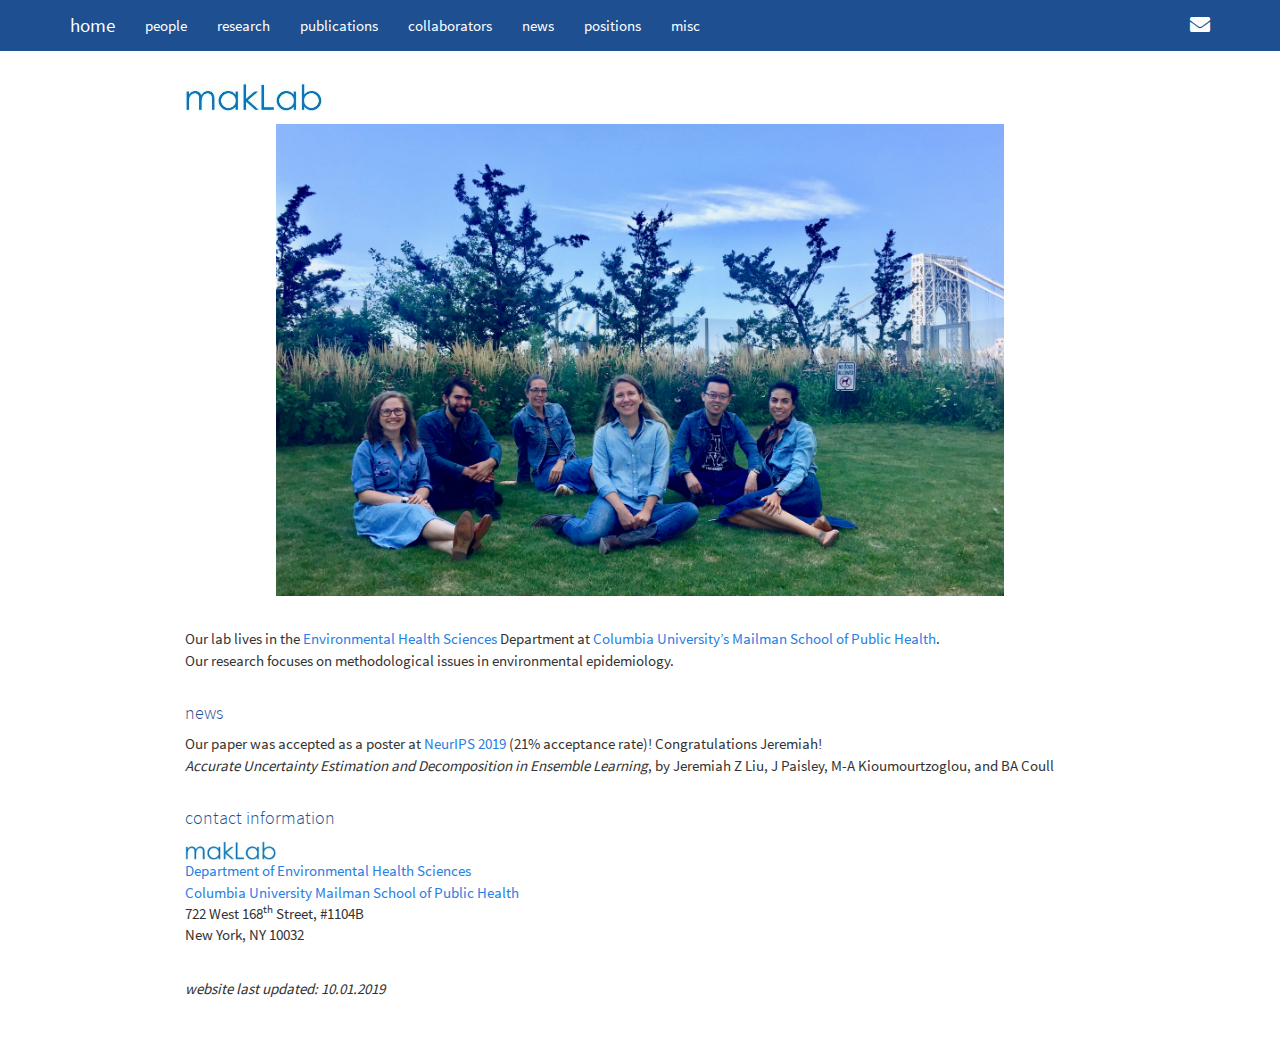
==== commit d5e10a67: "ddd" ====
--- a/index.html
+++ b/index.html
@@ -325,12 +325,12 @@
 <p>Our lab lives in the <a href="https://www.mailman.columbia.edu/academics/departments/environmental-health-sciences-ehs" target="_blank">Environmental Health Sciences</a> Department at <a href="https://www.columbia.edu/" target="_blank">Columbia University’s</a> <a href="https://www.mailman.columbia.edu/" target="_blank">Mailman School of Public Health</a>. <br> Our research focuses on methodological issues in environmental epidemiology. <br> <br></p>
 <div id="news" class="section level4">
 <h4>news</h4>
-<p>makLab is going to <a href="https://isee2019.org/" target="_blank">ISEE 2019</a>! See <a href="labNews.html">here</a> a list of our presentations. <br> <br></p>
+<p>Our paper was accepted as a poster at <a href="https://nips.cc/Conferences/2019/" target="_blank">NeurIPS 2019</a> (21% acceptance rate)! Congratulations Jeremiah! <br> <em>Accurate Uncertainty Estimation and Decomposition in Ensemble Learning</em>, by Jeremiah Z Liu, J Paisley, M-A Kioumourtzoglou, and BA Coull <br> <br></p>
 </div>
 <div id="contact-information" class="section level4">
 <h4>contact information</h4>
 <p><img src="makLab_logo.jpg" width="10%"> <br> <a href="https://www.mailman.columbia.edu/become-student/departments/environmental-health-sciences-ehs" target="_blank">Department of Environmental Health Sciences</a> <br> <a href="https://www.mailman.columbia.edu/" target="_blank">Columbia University Mailman School of Public Health</a> <br> 722 West 168<sup>th</sup> Street, #1104B <br> New York, NY 10032 <br> <br></p>
-<p><em>website last updated: 09.20.2019</em></p>
+<p><em>website last updated: 10.01.2019</em></p>
 </div>
 
 
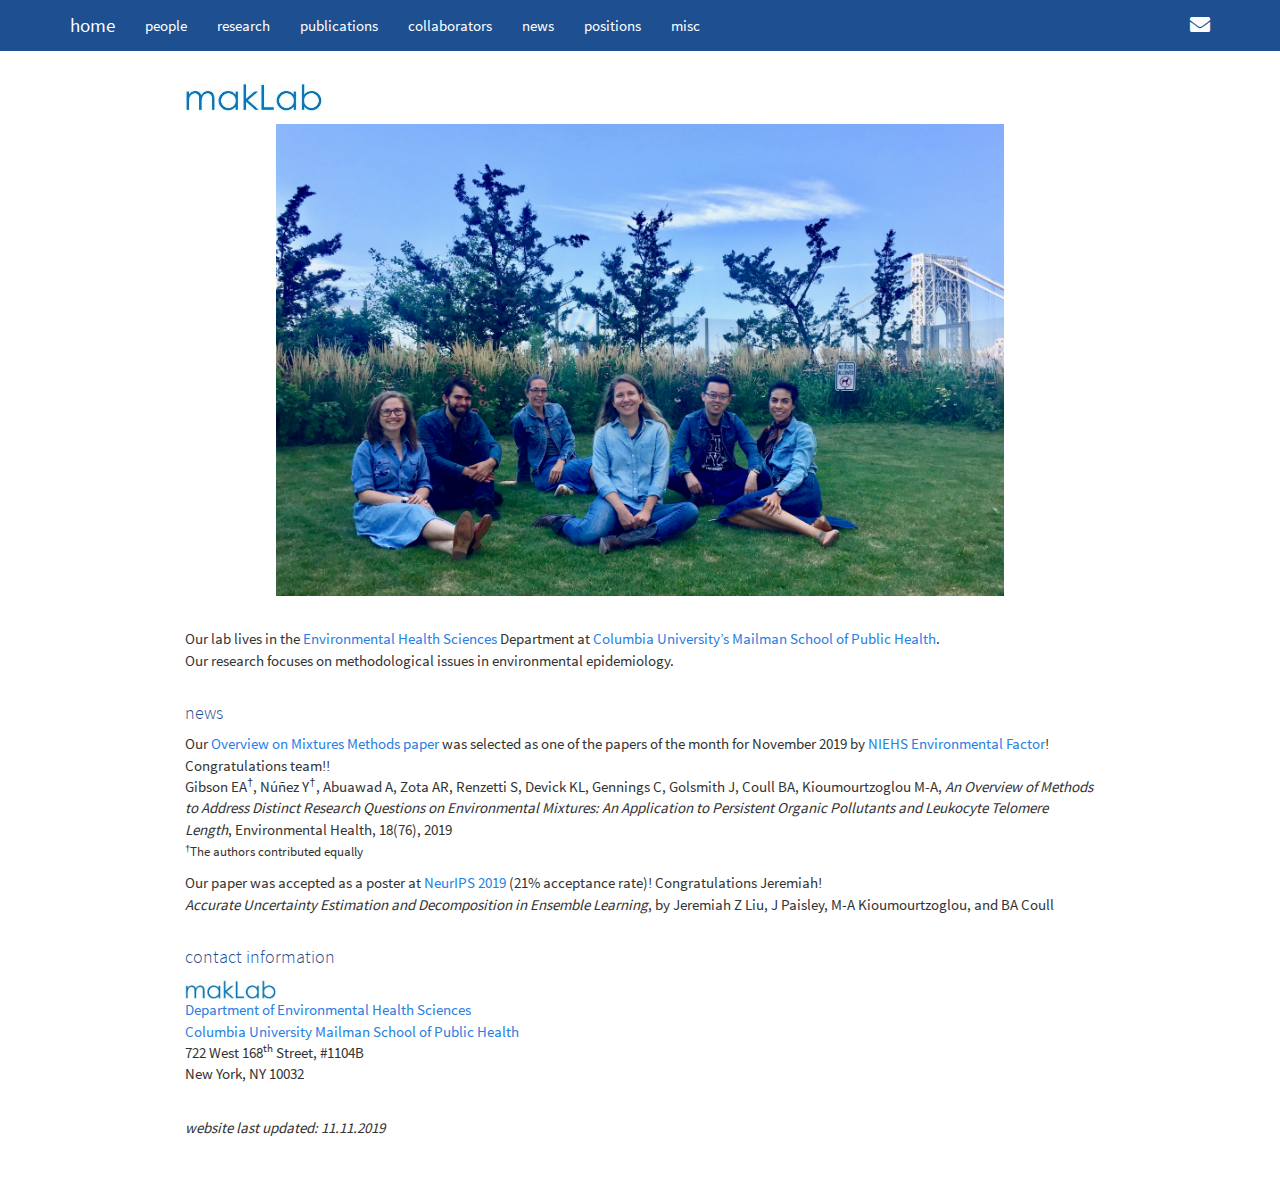
==== commit 543b8778: "m" ====
--- a/index.html
+++ b/index.html
@@ -325,12 +325,13 @@
 <p>Our lab lives in the <a href="https://www.mailman.columbia.edu/academics/departments/environmental-health-sciences-ehs" target="_blank">Environmental Health Sciences</a> Department at <a href="https://www.columbia.edu/" target="_blank">Columbia University’s</a> <a href="https://www.mailman.columbia.edu/" target="_blank">Mailman School of Public Health</a>. <br> Our research focuses on methodological issues in environmental epidemiology. <br> <br></p>
 <div id="news" class="section level4">
 <h4>news</h4>
+<p>Our <a href="https://ehjournal.biomedcentral.com/articles/10.1186/s12940-019-0515-1" target="_blank">Overview on Mixtures Methods paper</a> was selected as one of the papers of the month for November 2019 by <a href="https://factor.niehs.nih.gov/2019/11/papers/dert/index.htm" target="_blank">NIEHS Environmental Factor</a>! Congratulations team!! <br> Gibson EA<sup><span>†</span></sup>, N<span>úñ</span>ez Y<sup><span>†</span></sup>, Abuawad A, Zota AR, Renzetti S, Devick KL, Gennings C, Golsmith J, Coull BA, Kioumourtzoglou M-A, <em>An Overview of Methods to Address Distinct Research Questions on Environmental Mixtures: An Application to Persistent Organic Pollutants and Leukocyte Telomere Length</em>, Environmental Health, 18(76), 2019 <br> <small><sup><span>†</span></sup>The authors contributed equally</small></p>
 <p>Our paper was accepted as a poster at <a href="https://nips.cc/Conferences/2019/" target="_blank">NeurIPS 2019</a> (21% acceptance rate)! Congratulations Jeremiah! <br> <em>Accurate Uncertainty Estimation and Decomposition in Ensemble Learning</em>, by Jeremiah Z Liu, J Paisley, M-A Kioumourtzoglou, and BA Coull <br> <br></p>
 </div>
 <div id="contact-information" class="section level4">
 <h4>contact information</h4>
 <p><img src="makLab_logo.jpg" width="10%"> <br> <a href="https://www.mailman.columbia.edu/become-student/departments/environmental-health-sciences-ehs" target="_blank">Department of Environmental Health Sciences</a> <br> <a href="https://www.mailman.columbia.edu/" target="_blank">Columbia University Mailman School of Public Health</a> <br> 722 West 168<sup>th</sup> Street, #1104B <br> New York, NY 10032 <br> <br></p>
-<p><em>website last updated: 10.01.2019</em></p>
+<p><em>website last updated: 11.11.2019</em></p>
 </div>
 
 
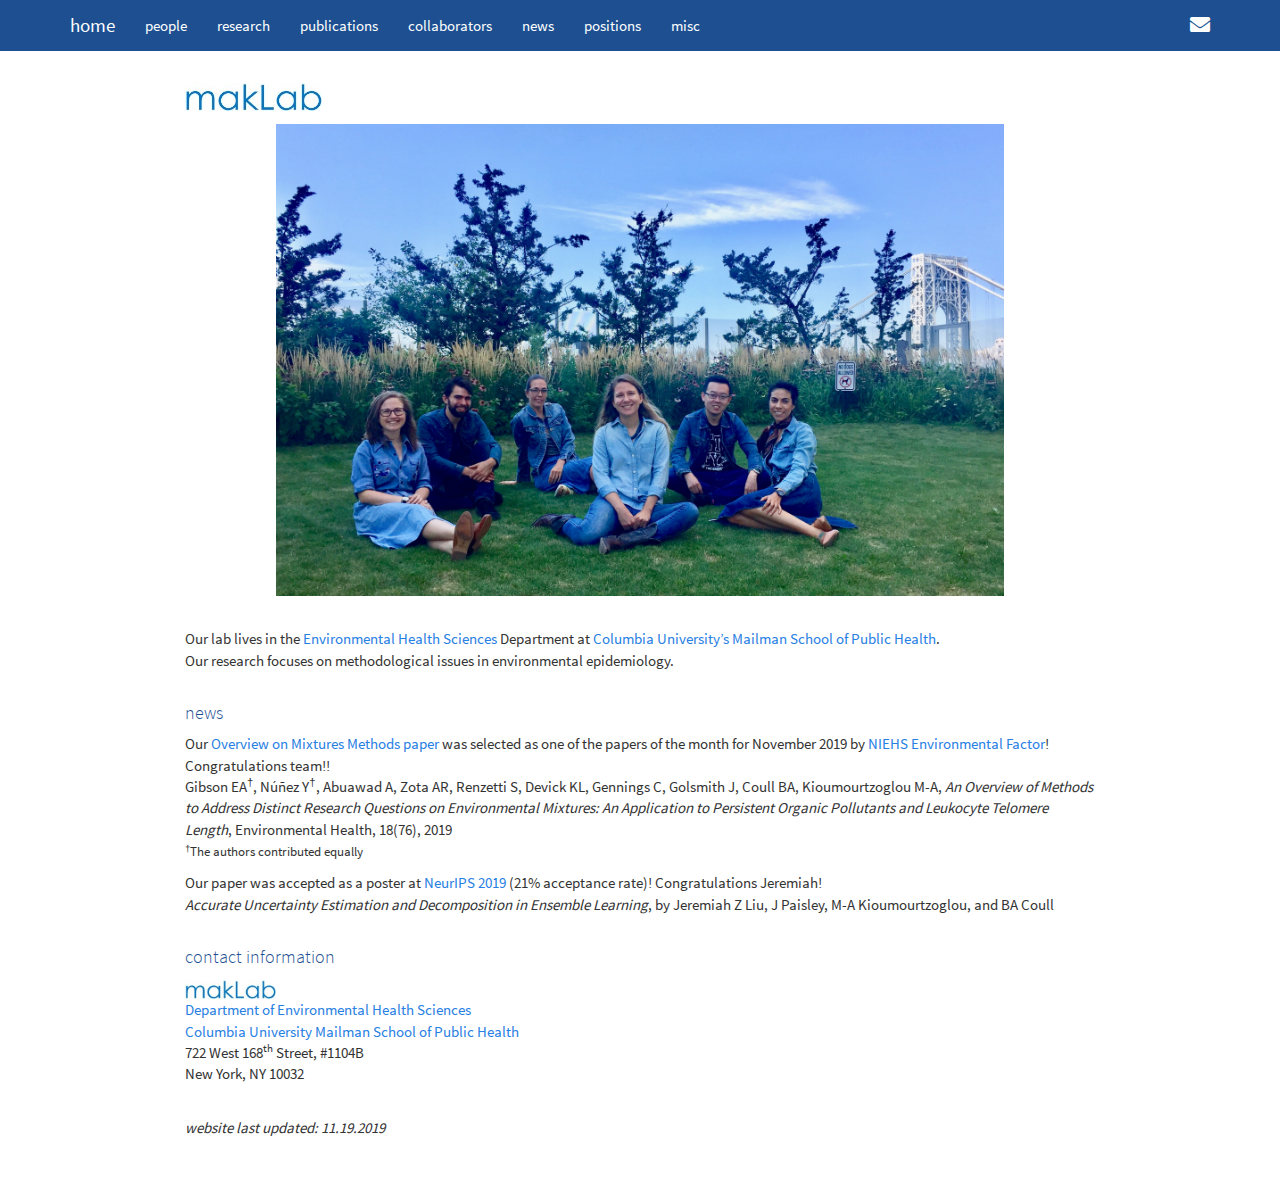
==== commit 4ae117a5: "x" ====
--- a/index.html
+++ b/index.html
@@ -331,7 +331,7 @@
 <div id="contact-information" class="section level4">
 <h4>contact information</h4>
 <p><img src="makLab_logo.jpg" width="10%"> <br> <a href="https://www.mailman.columbia.edu/become-student/departments/environmental-health-sciences-ehs" target="_blank">Department of Environmental Health Sciences</a> <br> <a href="https://www.mailman.columbia.edu/" target="_blank">Columbia University Mailman School of Public Health</a> <br> 722 West 168<sup>th</sup> Street, #1104B <br> New York, NY 10032 <br> <br></p>
-<p><em>website last updated: 11.11.2019</em></p>
+<p><em>website last updated: 11.19.2019</em></p>
 </div>
 
 
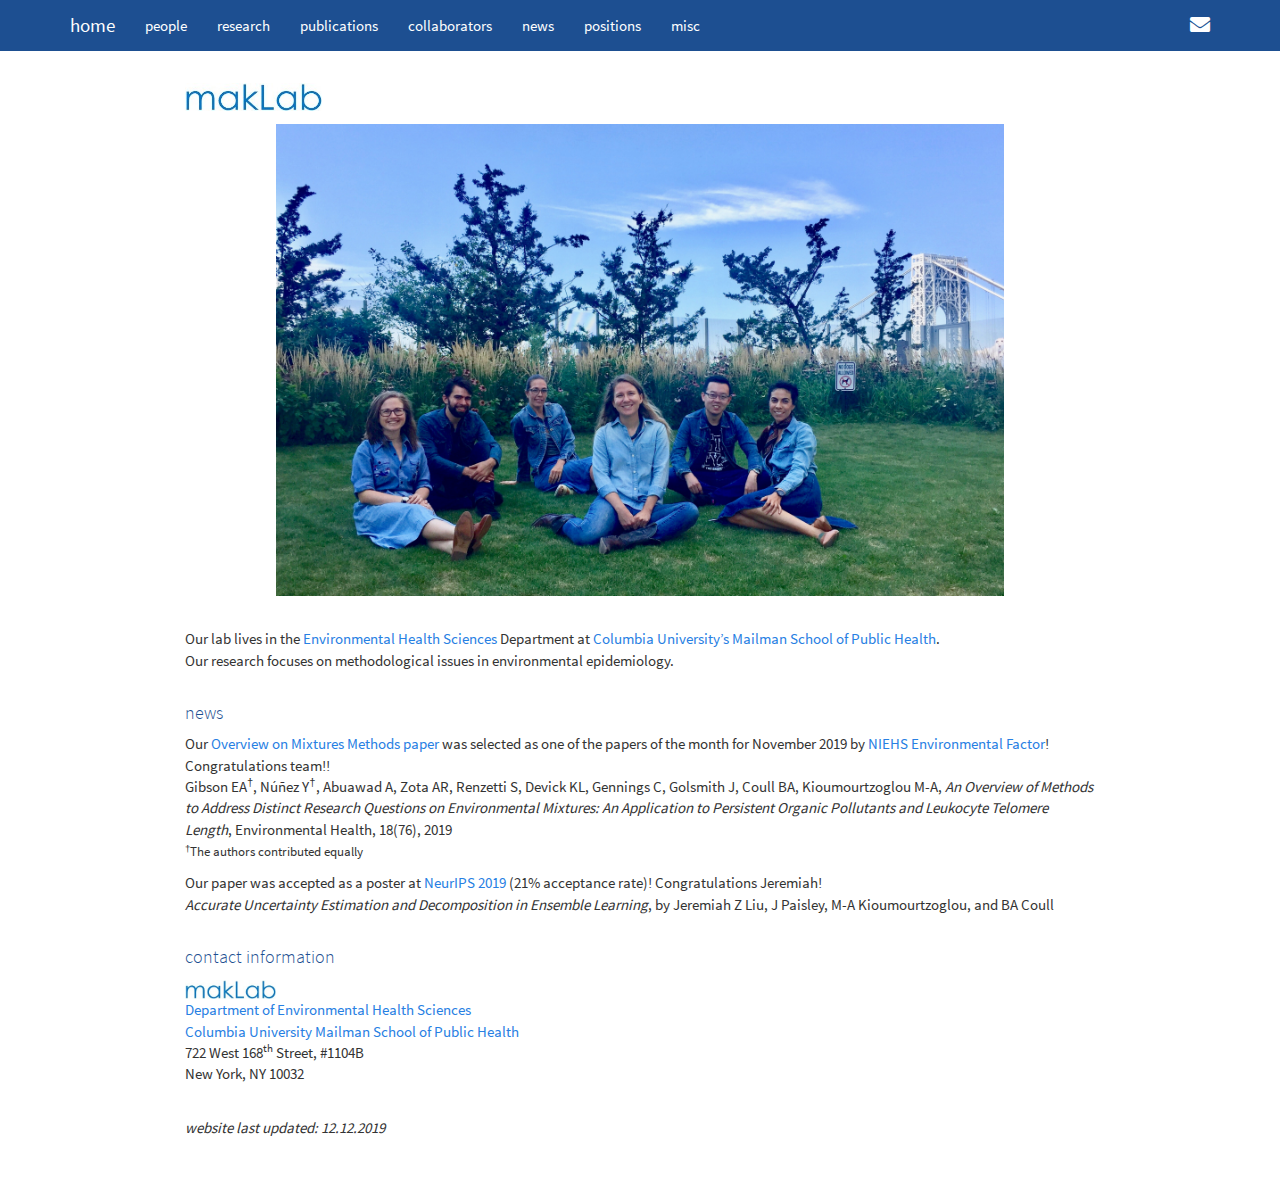
==== commit 41564000: "s" ====
--- a/index.html
+++ b/index.html
@@ -331,7 +331,7 @@
 <div id="contact-information" class="section level4">
 <h4>contact information</h4>
 <p><img src="makLab_logo.jpg" width="10%"> <br> <a href="https://www.mailman.columbia.edu/become-student/departments/environmental-health-sciences-ehs" target="_blank">Department of Environmental Health Sciences</a> <br> <a href="https://www.mailman.columbia.edu/" target="_blank">Columbia University Mailman School of Public Health</a> <br> 722 West 168<sup>th</sup> Street, #1104B <br> New York, NY 10032 <br> <br></p>
-<p><em>website last updated: 11.19.2019</em></p>
+<p><em>website last updated: 12.12.2019</em></p>
 </div>
 
 
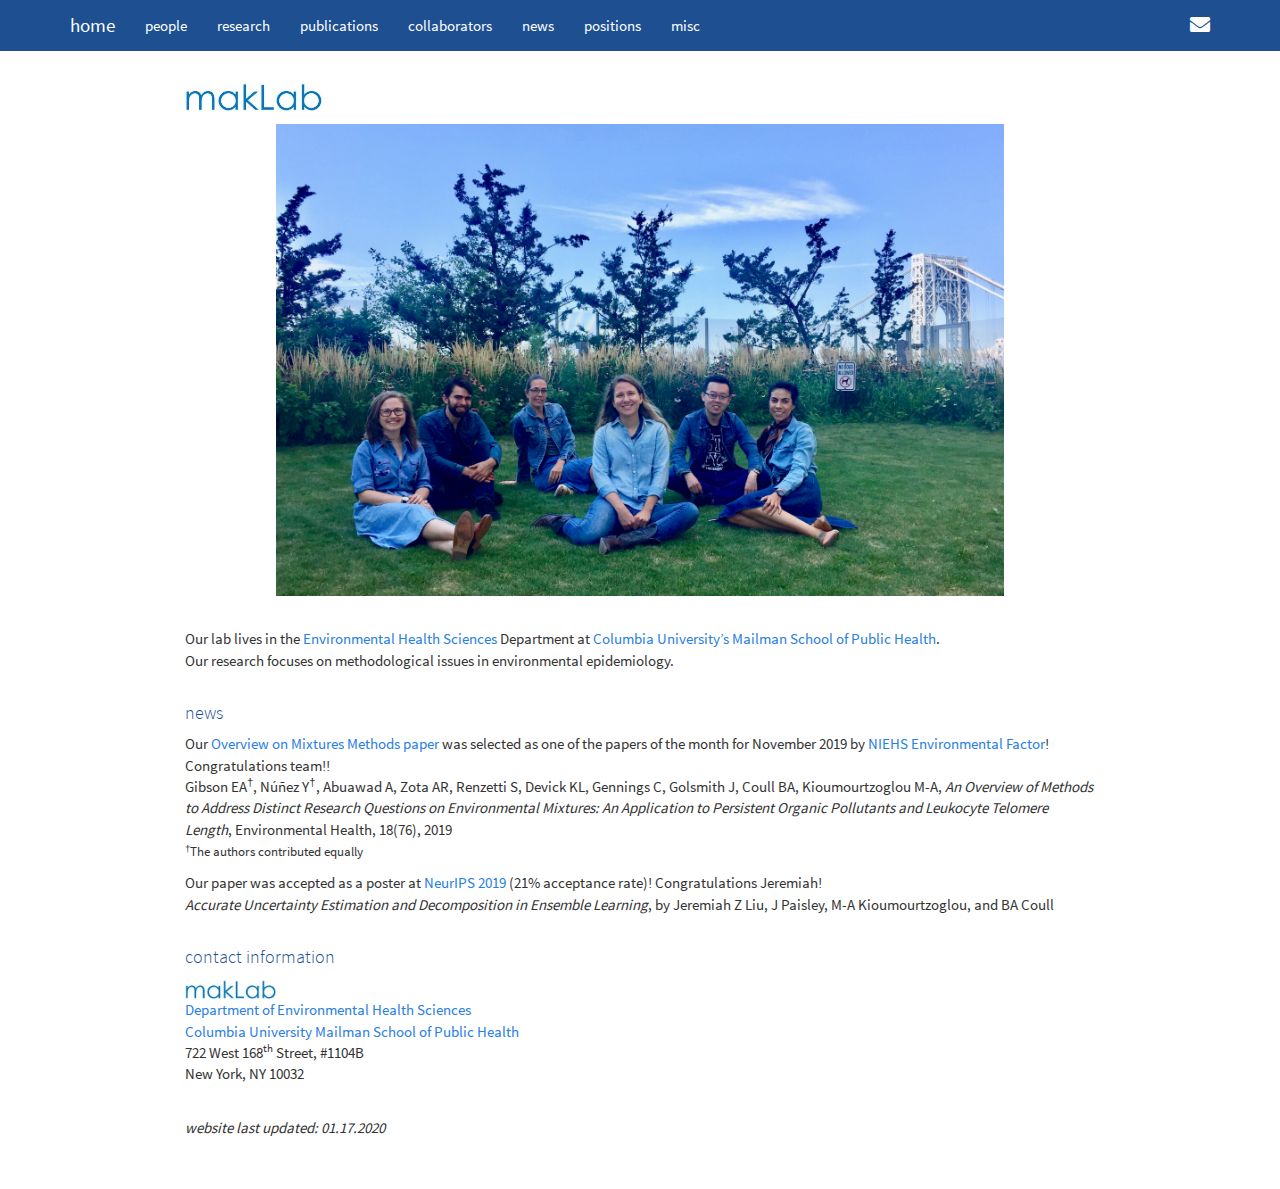
==== commit 8549f4cb: "s" ====
--- a/index.html
+++ b/index.html
@@ -331,7 +331,7 @@
 <div id="contact-information" class="section level4">
 <h4>contact information</h4>
 <p><img src="makLab_logo.jpg" width="10%"> <br> <a href="https://www.mailman.columbia.edu/become-student/departments/environmental-health-sciences-ehs" target="_blank">Department of Environmental Health Sciences</a> <br> <a href="https://www.mailman.columbia.edu/" target="_blank">Columbia University Mailman School of Public Health</a> <br> 722 West 168<sup>th</sup> Street, #1104B <br> New York, NY 10032 <br> <br></p>
-<p><em>website last updated: 12.12.2019</em></p>
+<p><em>website last updated: 01.17.2020</em></p>
 </div>
 
 
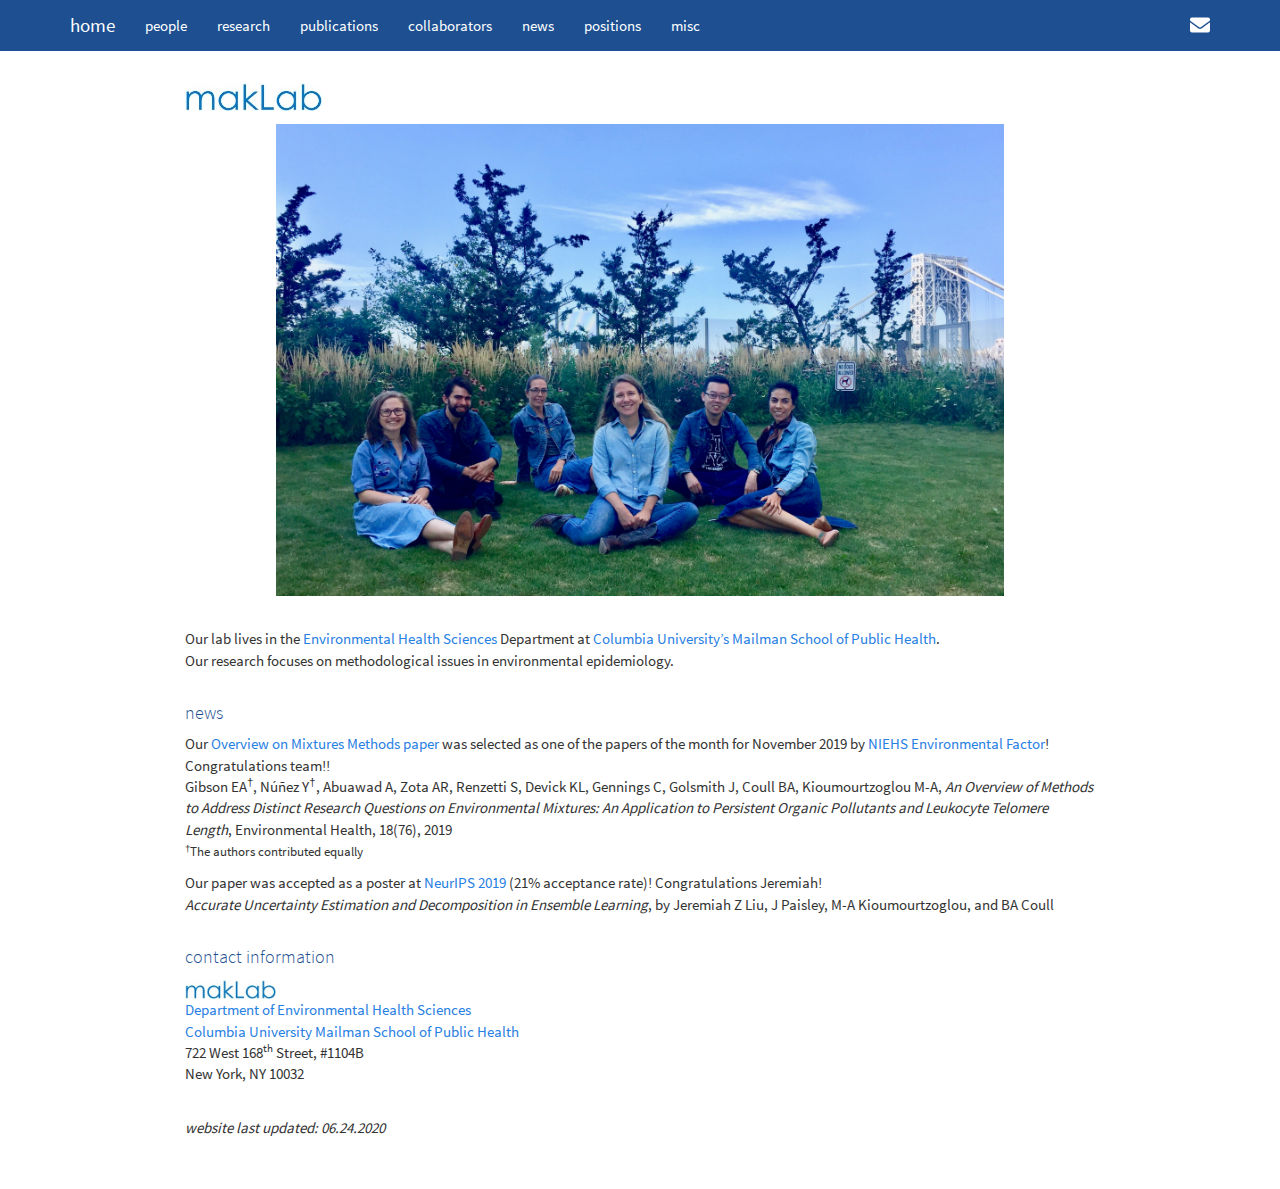
==== commit 656fefd0: "a" ====
--- a/index.html
+++ b/index.html
@@ -7,12 +7,11 @@
 <meta charset="utf-8" />
 <meta http-equiv="Content-Type" content="text/html; charset=utf-8" />
 <meta name="generator" content="pandoc" />
-<meta http-equiv="X-UA-Compatible" content="IE=EDGE" />
-
-
-
-
-<title>index.utf8</title>
+
+
+
+
+<title></title>
 
 <script src="site_libs/jquery-1.11.3/jquery.min.js"></script>
 <meta name="viewport" content="width=device-width, initial-scale=1" />
@@ -23,8 +22,9 @@
 <script src="site_libs/navigation-1.1/tabsets.js"></script>
 <link href="site_libs/highlightjs-9.12.0/default.css" rel="stylesheet" />
 <script src="site_libs/highlightjs-9.12.0/highlight.js"></script>
-<link href="site_libs/font-awesome-5.1.0/css/all.css" rel="stylesheet" />
-<link href="site_libs/font-awesome-5.1.0/css/v4-shims.css" rel="stylesheet" />
+<link href="site_libs/font-awesome-5.0.13/css/fa-svg-with-js.css" rel="stylesheet" />
+<script src="site_libs/font-awesome-5.0.13/js/fontawesome-all.min.js"></script>
+<script src="site_libs/font-awesome-5.0.13/js/fa-v4-shims.min.js"></script>
 
 <style type="text/css">code{white-space: pre;}</style>
 <style type="text/css">
@@ -73,7 +73,9 @@
 
 <link rel="stylesheet" href="style.css" type="text/css" />
 
-
+</head>
+
+<body>
 
 <style type = "text/css">
 .main-container {
@@ -87,6 +89,7 @@
 }
 img {
   max-width:100%;
+  height: auto;
 }
 .tabbed-pane {
   padding-top: 12px;
@@ -96,9 +99,6 @@
 }
 button.code-folding-btn:focus {
   outline: none;
-}
-summary {
-  display: list-item;
 }
 </style>
 
@@ -114,6 +114,7 @@
   padding-top: 56px;
   margin-top: -56px;
 }
+
 .section h2 {
   padding-top: 56px;
   margin-top: -56px;
@@ -133,43 +134,6 @@
 .section h6 {
   padding-top: 56px;
   margin-top: -56px;
-}
-.dropdown-submenu {
-  position: relative;
-}
-.dropdown-submenu>.dropdown-menu {
-  top: 0;
-  left: 100%;
-  margin-top: -6px;
-  margin-left: -1px;
-  border-radius: 0 6px 6px 6px;
-}
-.dropdown-submenu:hover>.dropdown-menu {
-  display: block;
-}
-.dropdown-submenu>a:after {
-  display: block;
-  content: " ";
-  float: right;
-  width: 0;
-  height: 0;
-  border-color: transparent;
-  border-style: solid;
-  border-width: 5px 0 5px 5px;
-  border-left-color: #cccccc;
-  margin-top: 5px;
-  margin-right: -10px;
-}
-.dropdown-submenu:hover>a:after {
-  border-left-color: #ffffff;
-}
-.dropdown-submenu.pull-left {
-  float: none;
-}
-.dropdown-submenu.pull-left>.dropdown-menu {
-  left: -100%;
-  margin-left: 10px;
-  border-radius: 6px 0 6px 6px;
 }
 </style>
 
@@ -191,73 +155,19 @@
 });
 </script>
 
+
+<div class="container-fluid main-container">
+
 <!-- tabsets -->
-
-<style type="text/css">
-.tabset-dropdown > .nav-tabs {
-  display: inline-table;
-  max-height: 500px;
-  min-height: 44px;
-  overflow-y: auto;
-  background: white;
-  border: 1px solid #ddd;
-  border-radius: 4px;
-}
-
-.tabset-dropdown > .nav-tabs > li.active:before {
-  content: "";
-  font-family: 'Glyphicons Halflings';
-  display: inline-block;
-  padding: 10px;
-  border-right: 1px solid #ddd;
-}
-
-.tabset-dropdown > .nav-tabs.nav-tabs-open > li.active:before {
-  content: "&#xe258;";
-  border: none;
-}
-
-.tabset-dropdown > .nav-tabs.nav-tabs-open:before {
-  content: "";
-  font-family: 'Glyphicons Halflings';
-  display: inline-block;
-  padding: 10px;
-  border-right: 1px solid #ddd;
-}
-
-.tabset-dropdown > .nav-tabs > li.active {
-  display: block;
-}
-
-.tabset-dropdown > .nav-tabs > li > a,
-.tabset-dropdown > .nav-tabs > li > a:focus,
-.tabset-dropdown > .nav-tabs > li > a:hover {
-  border: none;
-  display: inline-block;
-  border-radius: 4px;
-}
-
-.tabset-dropdown > .nav-tabs.nav-tabs-open > li {
-  display: block;
-  float: none;
-}
-
-.tabset-dropdown > .nav-tabs > li {
-  display: none;
-}
-</style>
+<script>
+$(document).ready(function () {
+  window.buildTabsets("TOC");
+});
+</script>
 
 <!-- code folding -->
 
 
-
-
-</head>
-
-<body>
-
-
-<div class="container-fluid main-container">
 
 
 
@@ -298,7 +208,7 @@
       </ul>
       <ul class="nav navbar-nav navbar-right">
         <li>
-  <a href="mailto:&lt;makLab@cumc.columbia.edu&gt;">
+  <a href="mailto:&lt;mk3961@cumc.columbia.edu&gt;">
     <span class="fa fa-envelope fa-lg"></span>
      
   </a>
@@ -331,7 +241,7 @@
 <div id="contact-information" class="section level4">
 <h4>contact information</h4>
 <p><img src="makLab_logo.jpg" width="10%"> <br> <a href="https://www.mailman.columbia.edu/become-student/departments/environmental-health-sciences-ehs" target="_blank">Department of Environmental Health Sciences</a> <br> <a href="https://www.mailman.columbia.edu/" target="_blank">Columbia University Mailman School of Public Health</a> <br> 722 West 168<sup>th</sup> Street, #1104B <br> New York, NY 10032 <br> <br></p>
-<p><em>website last updated: 01.17.2020</em></p>
+<p><em>website last updated: 06.24.2020</em></p>
 </div>
 
 
@@ -351,23 +261,6 @@
 
 
 </script>
-
-<!-- tabsets -->
-
-<script>
-$(document).ready(function () {
-  window.buildTabsets("TOC");
-});
-
-$(document).ready(function () {
-  $('.tabset-dropdown > .nav-tabs > li').click(function () {
-    $(this).parent().toggleClass('nav-tabs-open')
-  });
-});
-</script>
-
-<!-- code folding -->
-
 
 <!-- dynamically load mathjax for compatibility with self-contained -->
 <script>
--- a/site_libs/font-awesome-5.0.13/css/fa-svg-with-js.css
+++ b/site_libs/font-awesome-5.0.13/css/fa-svg-with-js.css
@@ -0,0 +1,345 @@
+/*!
+ * Font Awesome Free 5.0.13 by @fontawesome - https://fontawesome.com
+ * License - https://fontawesome.com/license (Icons: CC BY 4.0, Fonts: SIL OFL 1.1, Code: MIT License)
+ */
+svg:not(:root).svg-inline--fa {
+  overflow: visible; }
+
+.svg-inline--fa {
+  display: inline-block;
+  font-size: inherit;
+  height: 1em;
+  overflow: visible;
+  vertical-align: -.125em; }
+  .svg-inline--fa.fa-lg {
+    vertical-align: -.225em; }
+  .svg-inline--fa.fa-w-1 {
+    width: 0.0625em; }
+  .svg-inline--fa.fa-w-2 {
+    width: 0.125em; }
+  .svg-inline--fa.fa-w-3 {
+    width: 0.1875em; }
+  .svg-inline--fa.fa-w-4 {
+    width: 0.25em; }
+  .svg-inline--fa.fa-w-5 {
+    width: 0.3125em; }
+  .svg-inline--fa.fa-w-6 {
+    width: 0.375em; }
+  .svg-inline--fa.fa-w-7 {
+    width: 0.4375em; }
+  .svg-inline--fa.fa-w-8 {
+    width: 0.5em; }
+  .svg-inline--fa.fa-w-9 {
+    width: 0.5625em; }
+  .svg-inline--fa.fa-w-10 {
+    width: 0.625em; }
+  .svg-inline--fa.fa-w-11 {
+    width: 0.6875em; }
+  .svg-inline--fa.fa-w-12 {
+    width: 0.75em; }
+  .svg-inline--fa.fa-w-13 {
+    width: 0.8125em; }
+  .svg-inline--fa.fa-w-14 {
+    width: 0.875em; }
+  .svg-inline--fa.fa-w-15 {
+    width: 0.9375em; }
+  .svg-inline--fa.fa-w-16 {
+    width: 1em; }
+  .svg-inline--fa.fa-w-17 {
+    width: 1.0625em; }
+  .svg-inline--fa.fa-w-18 {
+    width: 1.125em; }
+  .svg-inline--fa.fa-w-19 {
+    width: 1.1875em; }
+  .svg-inline--fa.fa-w-20 {
+    width: 1.25em; }
+  .svg-inline--fa.fa-pull-left {
+    margin-right: .3em;
+    width: auto; }
+  .svg-inline--fa.fa-pull-right {
+    margin-left: .3em;
+    width: auto; }
+  .svg-inline--fa.fa-border {
+    height: 1.5em; }
+  .svg-inline--fa.fa-li {
+    width: 2em; }
+  .svg-inline--fa.fa-fw {
+    width: 1.25em; }
+
+.fa-layers svg.svg-inline--fa {
+  bottom: 0;
+  left: 0;
+  margin: auto;
+  position: absolute;
+  right: 0;
+  top: 0; }
+
+.fa-layers {
+  display: inline-block;
+  height: 1em;
+  position: relative;
+  text-align: center;
+  vertical-align: -.125em;
+  width: 1em; }
+  .fa-layers svg.svg-inline--fa {
+    -webkit-transform-origin: center center;
+            transform-origin: center center; }
+
+.fa-layers-text, .fa-layers-counter {
+  display: inline-block;
+  position: absolute;
+  text-align: center; }
+
+.fa-layers-text {
+  left: 50%;
+  top: 50%;
+  -webkit-transform: translate(-50%, -50%);
+          transform: translate(-50%, -50%);
+  -webkit-transform-origin: center center;
+          transform-origin: center center; }
+
+.fa-layers-counter {
+  background-color: #ff253a;
+  border-radius: 1em;
+  -webkit-box-sizing: border-box;
+          box-sizing: border-box;
+  color: #fff;
+  height: 1.5em;
+  line-height: 1;
+  max-width: 5em;
+  min-width: 1.5em;
+  overflow: hidden;
+  padding: .25em;
+  right: 0;
+  text-overflow: ellipsis;
+  top: 0;
+  -webkit-transform: scale(0.25);
+          transform: scale(0.25);
+  -webkit-transform-origin: top right;
+          transform-origin: top right; }
+
+.fa-layers-bottom-right {
+  bottom: 0;
+  right: 0;
+  top: auto;
+  -webkit-transform: scale(0.25);
+          transform: scale(0.25);
+  -webkit-transform-origin: bottom right;
+          transform-origin: bottom right; }
+
+.fa-layers-bottom-left {
+  bottom: 0;
+  left: 0;
+  right: auto;
+  top: auto;
+  -webkit-transform: scale(0.25);
+          transform: scale(0.25);
+  -webkit-transform-origin: bottom left;
+          transform-origin: bottom left; }
+
+.fa-layers-top-right {
+  right: 0;
+  top: 0;
+  -webkit-transform: scale(0.25);
+          transform: scale(0.25);
+  -webkit-transform-origin: top right;
+          transform-origin: top right; }
+
+.fa-layers-top-left {
+  left: 0;
+  right: auto;
+  top: 0;
+  -webkit-transform: scale(0.25);
+          transform: scale(0.25);
+  -webkit-transform-origin: top left;
+          transform-origin: top left; }
+
+.fa-lg {
+  font-size: 1.33333em;
+  line-height: 0.75em;
+  vertical-align: -.0667em; }
+
+.fa-xs {
+  font-size: .75em; }
+
+.fa-sm {
+  font-size: .875em; }
+
+.fa-1x {
+  font-size: 1em; }
+
+.fa-2x {
+  font-size: 2em; }
+
+.fa-3x {
+  font-size: 3em; }
+
+.fa-4x {
+  font-size: 4em; }
+
+.fa-5x {
+  font-size: 5em; }
+
+.fa-6x {
+  font-size: 6em; }
+
+.fa-7x {
+  font-size: 7em; }
+
+.fa-8x {
+  font-size: 8em; }
+
+.fa-9x {
+  font-size: 9em; }
+
+.fa-10x {
+  font-size: 10em; }
+
+.fa-fw {
+  text-align: center;
+  width: 1.25em; }
+
+.fa-ul {
+  list-style-type: none;
+  margin-left: 2.5em;
+  padding-left: 0; }
+  .fa-ul > li {
+    position: relative; }
+
+.fa-li {
+  left: -2em;
+  position: absolute;
+  text-align: center;
+  width: 2em;
+  line-height: inherit; }
+
+.fa-border {
+  border: solid 0.08em #eee;
+  border-radius: .1em;
+  padding: .2em .25em .15em; }
+
+.fa-pull-left {
+  float: left; }
+
+.fa-pull-right {
+  float: right; }
+
+.fa.fa-pull-left,
+.fas.fa-pull-left,
+.far.fa-pull-left,
+.fal.fa-pull-left,
+.fab.fa-pull-left {
+  margin-right: .3em; }
+
+.fa.fa-pull-right,
+.fas.fa-pull-right,
+.far.fa-pull-right,
+.fal.fa-pull-right,
+.fab.fa-pull-right {
+  margin-left: .3em; }
+
+.fa-spin {
+  -webkit-animation: fa-spin 2s infinite linear;
+          animation: fa-spin 2s infinite linear; }
+
+.fa-pulse {
+  -webkit-animation: fa-spin 1s infinite steps(8);
+          animation: fa-spin 1s infinite steps(8); }
+
+@-webkit-keyframes fa-spin {
+  0% {
+    -webkit-transform: rotate(0deg);
+            transform: rotate(0deg); }
+  100% {
+    -webkit-transform: rotate(360deg);
+            transform: rotate(360deg); } }
+
+@keyframes fa-spin {
+  0% {
+    -webkit-transform: rotate(0deg);
+            transform: rotate(0deg); }
+  100% {
+    -webkit-transform: rotate(360deg);
+            transform: rotate(360deg); } }
+
+.fa-rotate-90 {
+  -ms-filter: "progid:DXImageTransform.Microsoft.BasicImage(rotation=1)";
+  -webkit-transform: rotate(90deg);
+          transform: rotate(90deg); }
+
+.fa-rotate-180 {
+  -ms-filter: "progid:DXImageTransform.Microsoft.BasicImage(rotation=2)";
+  -webkit-transform: rotate(180deg);
+          transform: rotate(180deg); }
+
+.fa-rotate-270 {
+  -ms-filter: "progid:DXImageTransform.Microsoft.BasicImage(rotation=3)";
+  -webkit-transform: rotate(270deg);
+          transform: rotate(270deg); }
+
+.fa-flip-horizontal {
+  -ms-filter: "progid:DXImageTransform.Microsoft.BasicImage(rotation=0, mirror=1)";
+  -webkit-transform: scale(-1, 1);
+          transform: scale(-1, 1); }
+
+.fa-flip-vertical {
+  -ms-filter: "progid:DXImageTransform.Microsoft.BasicImage(rotation=2, mirror=1)";
+  -webkit-transform: scale(1, -1);
+          transform: scale(1, -1); }
+
+.fa-flip-horizontal.fa-flip-vertical {
+  -ms-filter: "progid:DXImageTransform.Microsoft.BasicImage(rotation=2, mirror=1)";
+  -webkit-transform: scale(-1, -1);
+          transform: scale(-1, -1); }
+
+:root .fa-rotate-90,
+:root .fa-rotate-180,
+:root .fa-rotate-270,
+:root .fa-flip-horizontal,
+:root .fa-flip-vertical {
+  -webkit-filter: none;
+          filter: none; }
+
+.fa-stack {
+  display: inline-block;
+  height: 2em;
+  position: relative;
+  width: 2em; }
+
+.fa-stack-1x,
+.fa-stack-2x {
+  bottom: 0;
+  left: 0;
+  margin: auto;
+  position: absolute;
+  right: 0;
+  top: 0; }
+
+.svg-inline--fa.fa-stack-1x {
+  height: 1em;
+  width: 1em; }
+
+.svg-inline--fa.fa-stack-2x {
+  height: 2em;
+  width: 2em; }
+
+.fa-inverse {
+  color: #fff; }
+
+.sr-only {
+  border: 0;
+  clip: rect(0, 0, 0, 0);
+  height: 1px;
+  margin: -1px;
+  overflow: hidden;
+  padding: 0;
+  position: absolute;
+  width: 1px; }
+
+.sr-only-focusable:active, .sr-only-focusable:focus {
+  clip: auto;
+  height: auto;
+  margin: 0;
+  overflow: visible;
+  position: static;
+  width: auto; }
